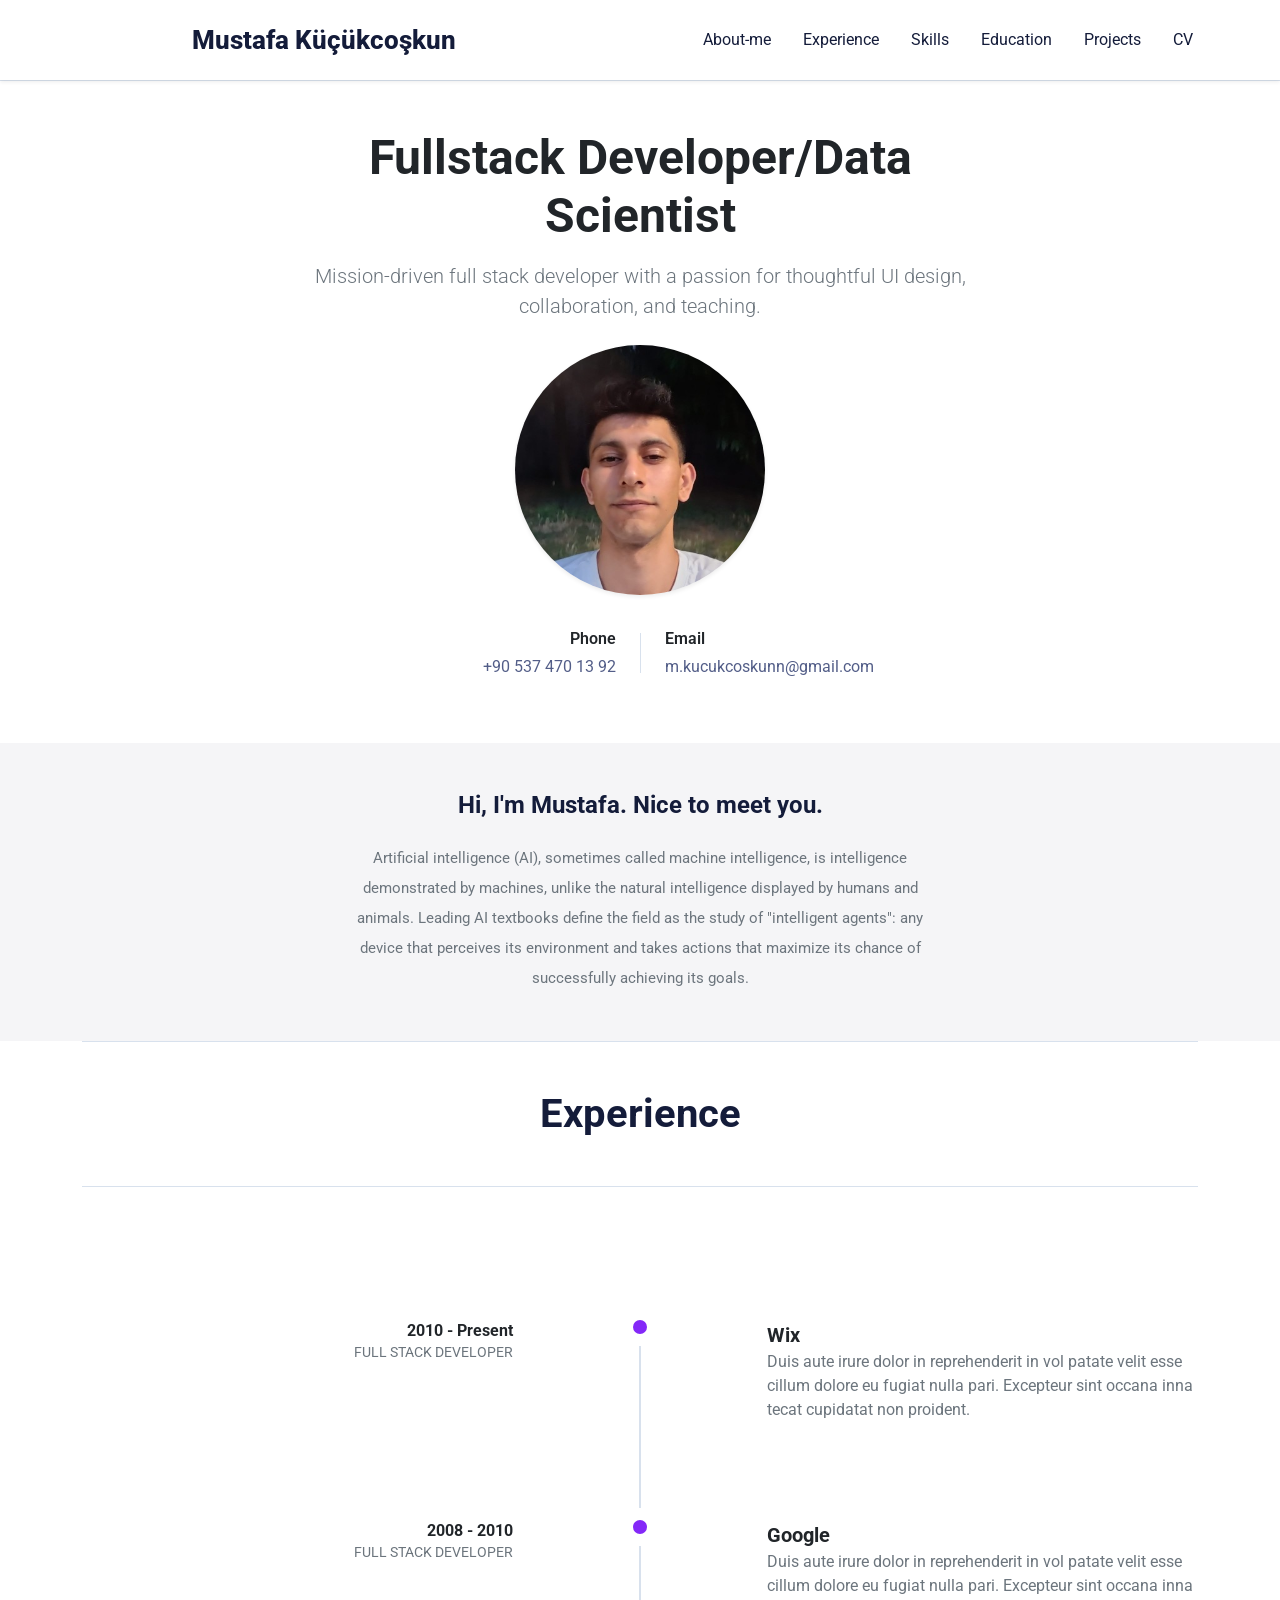
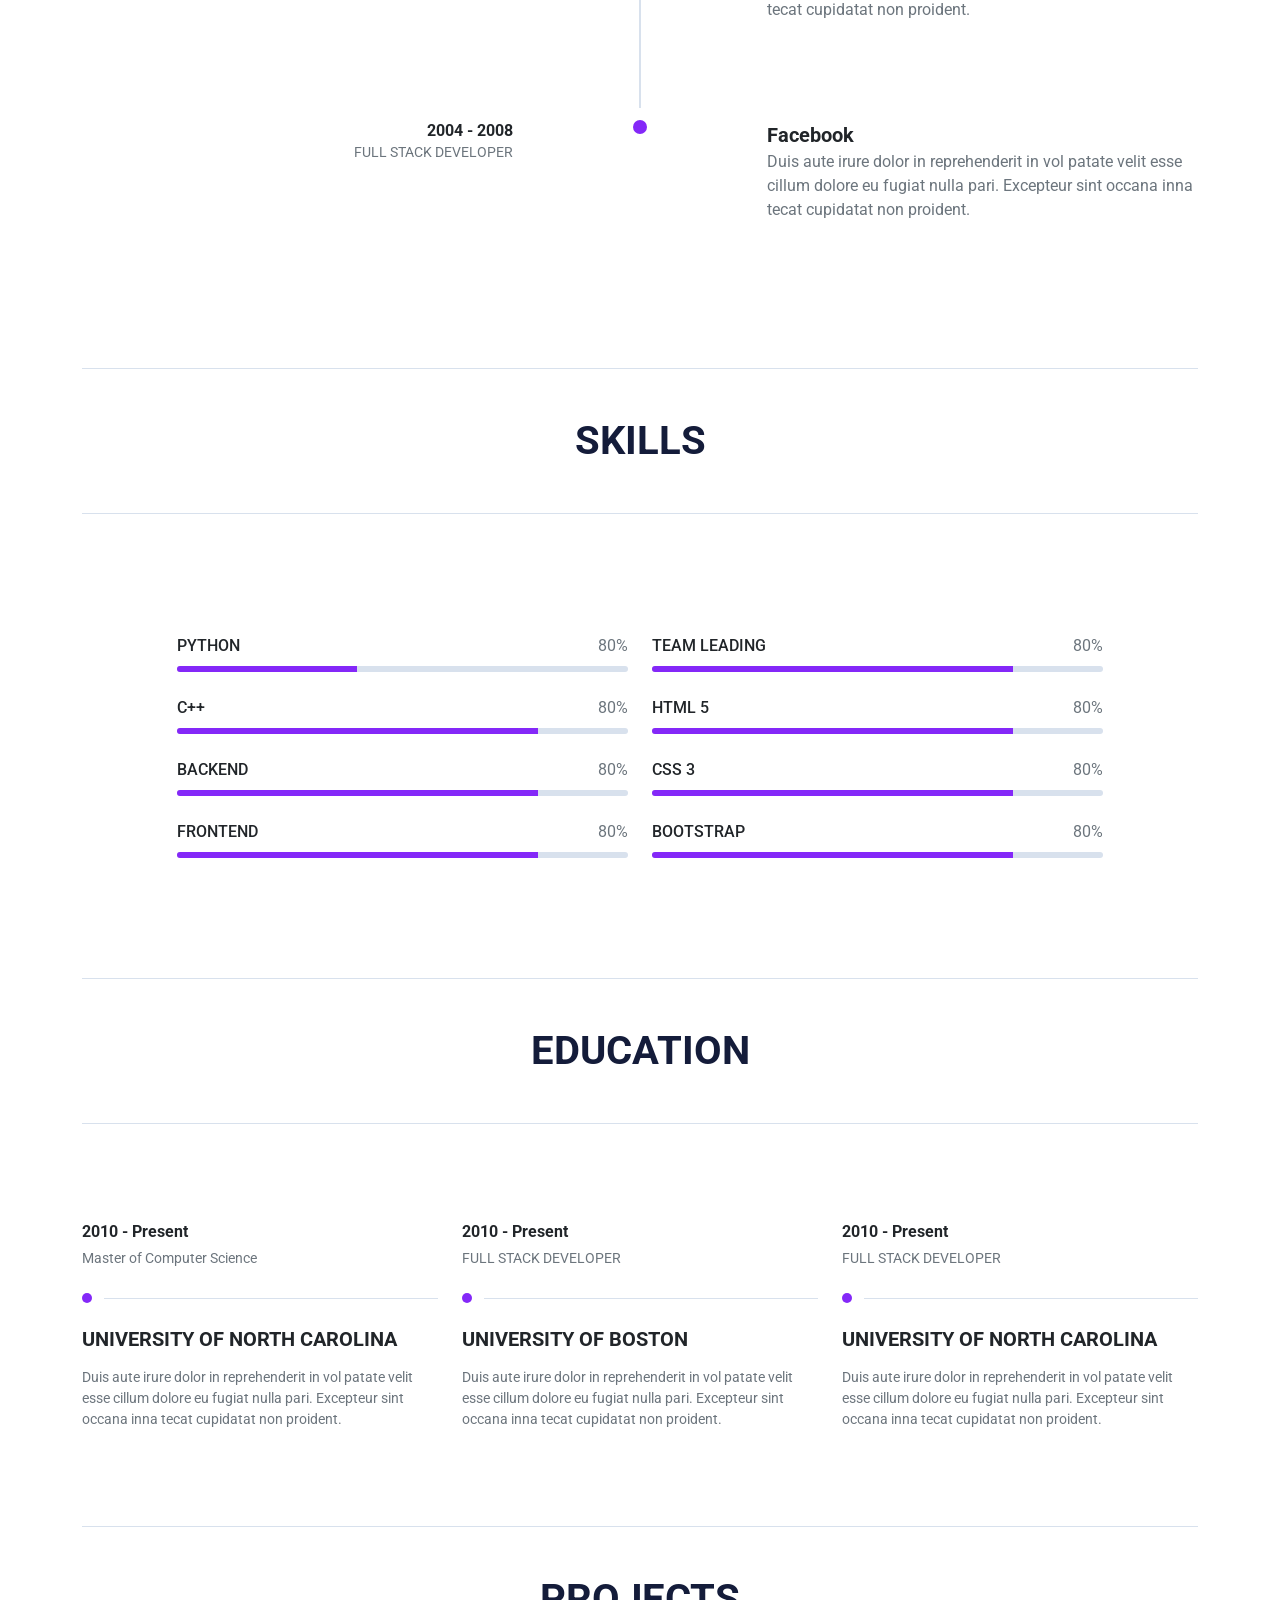
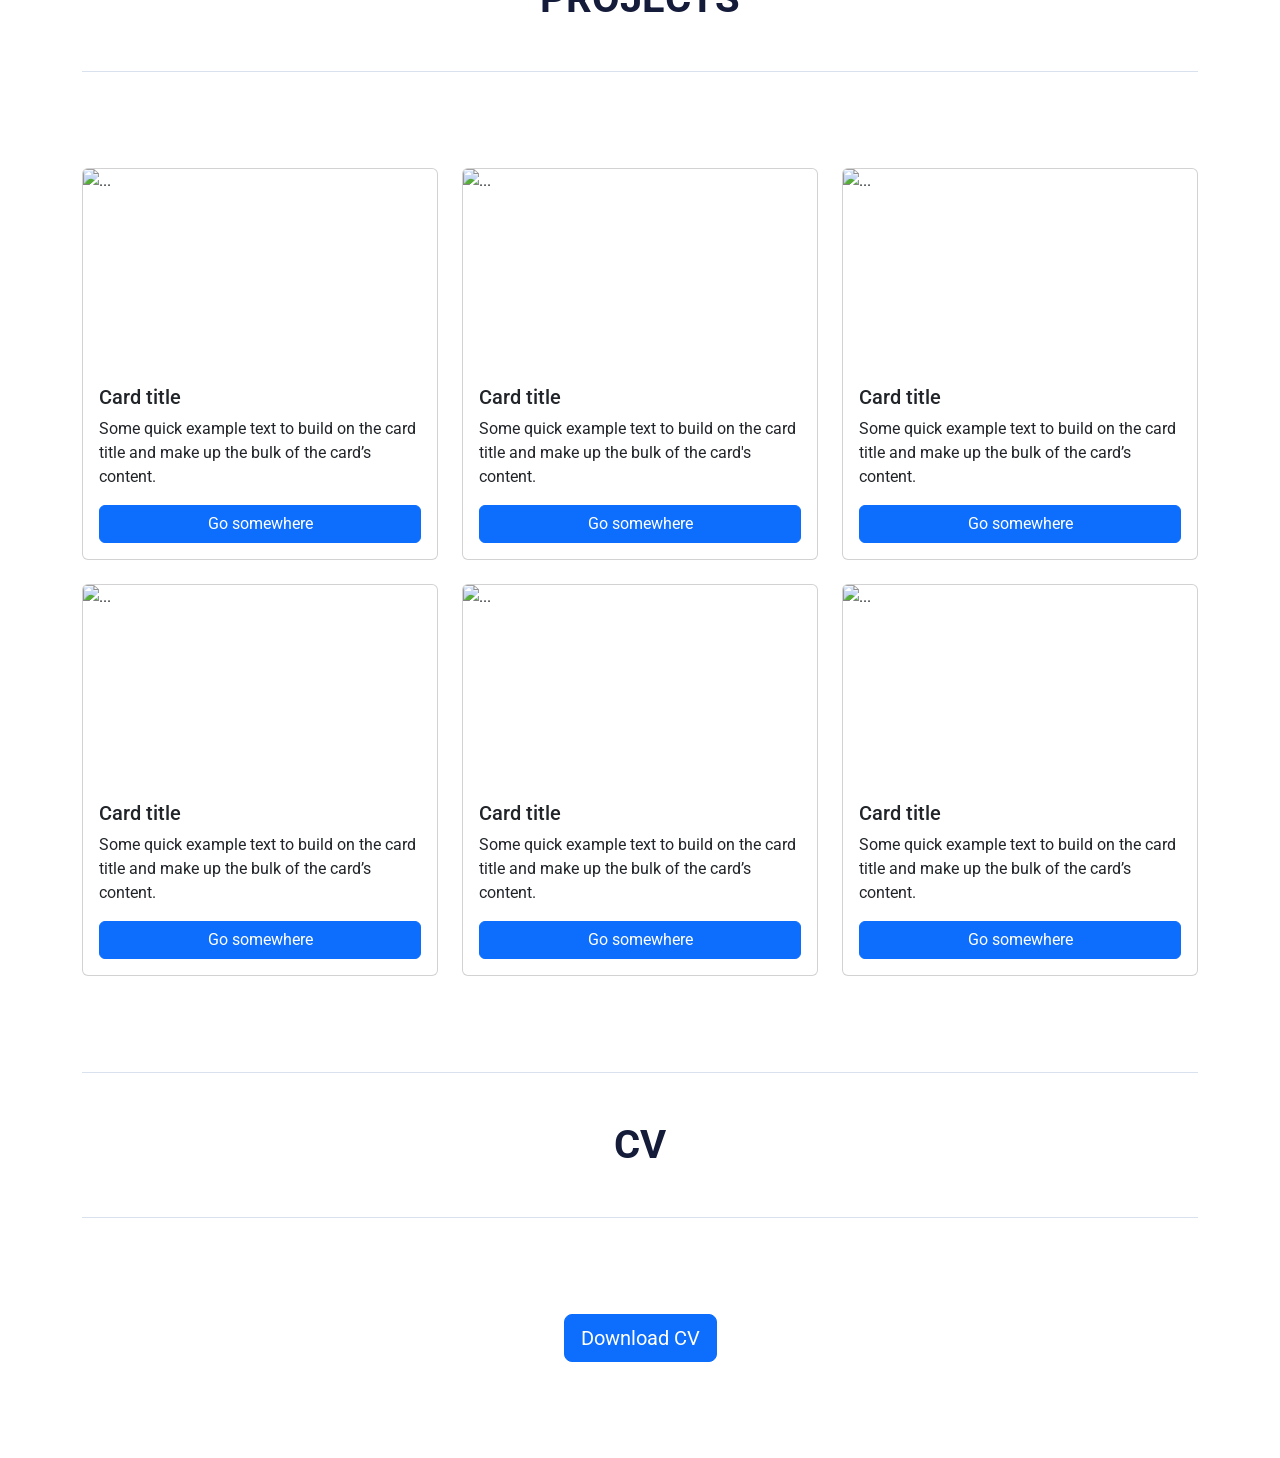
==== index.html @ c2eb963c "rename files" ====
<!doctype html>
<html lang="en">

<head>
  <meta charset="utf-8">
  <meta name="description"
    content="Mustafa Küçükcoşkun - Fullstack Developer and Data Scientist portfolio. Mission-driven developer with passion for UI design and collaboration.">
  <meta name="viewport" content="width=device-width, initial-scale=1">
  <title>Mustafa Küçükcoşkun - Portfolio</title>
  <link href="https://cdn.jsdelivr.net/npm/bootstrap@5.3.8/dist/css/bootstrap.min.css" rel="stylesheet"
    integrity="sha384-sRIl4kxILFvY47J16cr9ZwB07vP4J8+LH7qKQnuqkuIAvNWLzeN8tE5YBujZqJLB" crossorigin="anonymous">
  <link rel="preconnect" href="https://fonts.googleapis.com">
  <link rel="preconnect" href="https://fonts.gstatic.com" crossorigin>
  <link href="https://fonts.googleapis.com/css2?family=Roboto:wght@300;400;500;700;800&display=swap" rel="stylesheet">
  <link rel="stylesheet" href="styles.css">
</head>

<body>
  <!-- NAVBAR: Bootstrap responsive with hamburger menu -->
  <nav class="navbar navbar-expand-lg bg-white py-3 shadow-sm">
    <div class="container-fluid px-4">
      <div class="row w-100 align-items-center g-0">

        <!-- Logo Column: Ortada (1. kolon) -->
        <div class="col-6 d-none d-lg-flex justify-content-center">
          <a class="logo navbar-brand mb-0" href="#">Mustafa Küçükcoşkun</a>
        </div>

        <!-- Mobile: Logo + Hamburger -->
        <div class="col-12 d-flex d-lg-none justify-content-between align-items-center">
          <a class="logo navbar-brand mb-0" href="#">Mustafa Küçükcoşkun</a>
          <button class="navbar-toggler" type="button" data-bs-toggle="collapse" data-bs-target="#navbarNav"
            aria-controls="navbarNav" aria-expanded="false" aria-label="Toggle navigation">
            <span class="navbar-toggler-icon"></span>
          </button>
        </div>

        <!-- Links Column: Ortada (2. kolon) -->
        <div class="col-12 col-lg-6">
          <div class="collapse navbar-collapse d-lg-flex justify-content-lg-center" id="navbarNav">
            <ul class="navbar-nav gap-3 mt-3 mt-lg-0">
              <li class="nav-item">
                <a href="#about-me" class="nav-link">About-me</a>
              </li>
              <li class="nav-item">
                <a href="#experience" class="nav-link">Experience</a>
              </li>
              <li class="nav-item">
                <a href="#skills" class="nav-link">Skills</a>
              </li>
              <li class="nav-item">
                <a href="#education" class="nav-link">Education</a>
              </li>
              <li class="nav-item">
                <a href="#projects" class="nav-link">Projects</a>
              </li>
              <li class="nav-item">
                <a href="#cv" class="nav-link">CV</a>
              </li>
            </ul>
          </div>
        </div>
      </div>
    </div>
  </nav>

  <!-- HR: Custom color from CSS variable -->
  <hr class="m-0 opacity-100">

  <main>
    <!-- ABOUT ME SECTION -->
    <section id="about-me">
      <!-- Header Container: Title + Subtitle + Profile Picture -->
      <div class="container py-4 py-md-5">
        <div class="row justify-content-center">
          <div class="col-12 col-lg-10 col-xl-8">
            <!-- Title & Subtitle -->
            <div class="text-center mb-4">
              <h1 class="display-5 display-md-4 fw-bold mb-3">Fullstack Developer/Data Scientist</h1>
              <p class="lead text-secondary mb-0 px-2 px-md-4">
                Mission-driven full stack developer with a passion for thoughtful UI design, collaboration, and
                teaching.
              </p>
            </div>

            <!-- Profile Picture: Responsive size with clamp() -->
            <div class="text-center my-4">
              <img src="ben.jpeg" loading="lazy"
                alt="Profile photo of Mustafa Küçükcoşkun, Fullstack Developer and Data Scientist"
                class="rounded-circle shadow-sm"
                style="width: clamp(150px, 20vw, 250px); aspect-ratio: 1/1; object-fit: cover; object-position: center;">
            </div>
          </div>
        </div>

        <!-- Contact Section: Phone | Divider | Email -->
        <div class="row justify-content-center mb-2 mb-md-3 mt-1 mt-md-2">
          <div class="col-12 col-sm-10 col-md-8 col-lg-6">
            <div class="contact-grid">
              <!-- Phone -->
              <div class="text-center text-sm-end">
                <p class="mb-1 fw-semibold text-dark">Phone</p>
                <p class="mb-0 phone-number">
                  <a href="tel:+905374701392">+90 537 470 13 92</a>
                </p>
              </div>

              <!-- Divider: Vertical on tablet+, Horizontal on mobile -->
              <div class="divider-vertical d-none d-sm-block"
                style="width: 1px; height: 40px; background-color: var(--color-divider);"></div>
              <div class="divider-horizontal d-block d-sm-none"
                style="width: 80px; height: 1px; background-color: var(--color-divider);"></div>

              <!-- Email -->
              <div class="text-center text-sm-start">
                <p class="mb-1 fw-semibold text-dark">Email</p>
                <p class="mb-0 email-address">
                  <a href="mailto:m.kucukcoskunn@gmail.com">m.kucukcoskunn@gmail.com</a>
                </p>
              </div>
            </div>
          </div>
        </div>
      </div>

      <!-- Intro Container: Light Background Section -->
      <div class="intro-container d-flex align-items-center justify-content-center"
        style="background-color: var(--color-light-bg); min-height: 30vh;">
        <div class="container py-5">
          <div class="row justify-content-center">
            <div class="col-12 col-md-10 col-lg-8 col-xl-7">
              <div class="px-3 px-md-4">
                <h2 class="text-center mb-4 fs-4 fs-lg-3 fw-bold">Hi, I'm Mustafa. Nice to meet you.</h2>
                <p class="text-center text-secondary lh-lg mb-0" style="font-size: clamp(0.9375rem, 1vw, 1.0625rem);">
                  Artificial intelligence (AI), sometimes called machine intelligence, is intelligence demonstrated by
                  machines, unlike the natural intelligence displayed by humans and animals. Leading AI textbooks define
                  the field as the study of "intelligent agents": any device that perceives its environment and takes
                  actions that maximize its chance of successfully achieving its goals.
                </p>
              </div>
            </div>
          </div>
        </div>
      </div>
    </section>

    <!-- Experience Section -->
    <section id="Experience">
      <div class="container">
        <hr class="m-0 opacity-100">
        <h2 class="text-center py-5 fw-bold">Experience</h2>
        <hr class="m-0 opacity-100" style="padding-bottom: clamp(40px, 8.5vw, 85px);">

        <div class="py-5">
          <div class="experience-timeline">
            <!-- Experience Item 1 -->
            <div class="timeline-date text-end">
              <p class="fw-bold my-1">2010 - Present</p>
              <p class="text-secondary text-uppercase small mb-0">FULL STACK DEVELOPER</p>
            </div>
            <div class="timeline-center">
              <div class="timeline-dot"></div>
              <div class="timeline-line"></div>
            </div>
            <div class="timeline-content">
              <h5 class="fw-bold my-2">Wix</h5>
              <p class="text-secondary mb-0">
                Duis aute irure dolor in reprehenderit in vol patate velit esse cillum dolore eu fugiat nulla pari.
                Excepteur sint occana inna tecat cupidatat non proident.
              </p>
            </div>

            <!-- Experience Item 2 -->
            <div class="timeline-date text-end">
              <p class="fw-bold my-1">2008 - 2010</p>
              <p class="text-secondary text-uppercase small mb-0">FULL STACK DEVELOPER</p>
            </div>
            <div class="timeline-center">
              <div class="timeline-dot"></div>
              <div class="timeline-line"></div>
            </div>
            <div class="timeline-content">
              <h5 class="fw-bold my-2">Google</h5>
              <p class="text-secondary mb-0">
                Duis aute irure dolor in reprehenderit in vol patate velit esse cillum dolore eu fugiat nulla pari.
                Excepteur sint occana inna tecat cupidatat non proident.
              </p>
            </div>

            <!-- Experience Item 3 -->
            <div class="timeline-date text-end">
              <p class="fw-bold my-1">2004 - 2008</p>
              <p class="text-secondary text-uppercase small mb-0">FULL STACK DEVELOPER</p>
            </div>
            <div class="timeline-center">
              <div class="timeline-dot"></div>
            </div>
            <div class="timeline-content">
              <h5 class="fw-bold my-2">Facebook</h5>
              <p class="text-secondary mb-0">
                Duis aute irure dolor in reprehenderit in vol patate velit esse cillum dolore eu fugiat nulla pari.
                Excepteur sint occana inna tecat cupidatat non proident.
              </p>
            </div>
          </div>
        </div>
      </div>
    </section>

    <!-- Skills Section -->
    <section id="Skills">
      <div class="container">
        <hr class="m-0 opacity-100">
        <h2 class="text-center py-5 fw-bold">SKILLS</h2>
        <hr class="m-0 opacity-100">

        <div class="py-5 my-5">
          <div class="row g-4 justify-content-center">
            <!-- Sol Kolon -->
            <div class="col-12 col-lg-5">
              <!-- Skill 1: Python -->
              <div class="skill-item my-4">
                <div class="d-flex justify-content-between align-items-center mb-2">
                  <span class="skill-name text-uppercase fw-medium">PYTHON</span>
                  <span class="skill-percentage text-secondary">80%</span>
                </div>
                <div class="progress" style="height: 6px; background-color: var(--color-divider);">
                  <div class="progress-bar" role="progressbar"
                    style="width: 40%; background-color: var(--color-accent);" aria-valuenow="80" aria-valuemin="0"
                    aria-valuemax="100"></div>
                </div>
              </div>

              <!-- Skill 2: C++ -->
              <div class="skill-item my-4">
                <div class="d-flex justify-content-between align-items-center mb-2">
                  <span class="skill-name text-uppercase fw-medium">C++</span>
                  <span class="skill-percentage text-secondary">80%</span>
                </div>
                <div class="progress" style="height: 6px; background-color: var(--color-divider);">
                  <div class="progress-bar" role="progressbar"
                    style="width: 80%; background-color: var(--color-accent);" aria-valuenow="80" aria-valuemin="0"
                    aria-valuemax="100"></div>
                </div>
              </div>

              <!-- Skill 3: Backend -->
              <div class="skill-item my-4">
                <div class="d-flex justify-content-between align-items-center mb-2">
                  <span class="skill-name text-uppercase fw-medium">BACKEND</span>
                  <span class="skill-percentage text-secondary">80%</span>
                </div>
                <div class="progress" style="height: 6px; background-color: var(--color-divider);">
                  <div class="progress-bar" role="progressbar"
                    style="width: 80%; background-color: var(--color-accent);" aria-valuenow="80" aria-valuemin="0"
                    aria-valuemax="100"></div>
                </div>
              </div>

              <!-- Skill 4: Frontend -->
              <div class="skill-item my-4">
                <div class="d-flex justify-content-between align-items-center mb-2">
                  <span class="skill-name text-uppercase fw-medium">FRONTEND</span>
                  <span class="skill-percentage text-secondary">80%</span>
                </div>
                <div class="progress" style="height: 6px; background-color: var(--color-divider);">
                  <div class="progress-bar" role="progressbar"
                    style="width: 80%; background-color: var(--color-accent);" aria-valuenow="80" aria-valuemin="0"
                    aria-valuemax="100"></div>
                </div>
              </div>
            </div>

            <!-- Sağ Kolon -->
            <div class="col-12 col-lg-5">
              <!-- Skill 5: Team Leading -->
              <div class="skill-item my-4">
                <div class="d-flex justify-content-between align-items-center mb-2">
                  <span class="skill-name text-uppercase fw-medium">TEAM LEADING</span>
                  <span class="skill-percentage text-secondary">80%</span>
                </div>
                <div class="progress" style="height: 6px; background-color: var(--color-divider);">
                  <div class="progress-bar" role="progressbar"
                    style="width: 80%; background-color: var(--color-accent);" aria-valuenow="80" aria-valuemin="0"
                    aria-valuemax="100"></div>
                </div>
              </div>

              <!-- Skill 6: HTML 5 -->
              <div class="skill-item my-4">
                <div class="d-flex justify-content-between align-items-center mb-2">
                  <span class="skill-name text-uppercase fw-medium">HTML 5</span>
                  <span class="skill-percentage text-secondary">80%</span>
                </div>
                <div class="progress" style="height: 6px; background-color: var(--color-divider);">
                  <div class="progress-bar" role="progressbar"
                    style="width: 80%; background-color: var(--color-accent);" aria-valuenow="80" aria-valuemin="0"
                    aria-valuemax="100"></div>
                </div>
              </div>

              <!-- Skill 7: CSS 3 -->
              <div class="skill-item my-4">
                <div class="d-flex justify-content-between align-items-center mb-2">
                  <span class="skill-name text-uppercase fw-medium">CSS 3</span>
                  <span class="skill-percentage text-secondary">80%</span>
                </div>
                <div class="progress" style="height: 6px; background-color: var(--color-divider);">
                  <div class="progress-bar" role="progressbar"
                    style="width: 80%; background-color: var(--color-accent);" aria-valuenow="80" aria-valuemin="0"
                    aria-valuemax="100"></div>
                </div>
              </div>

              <!-- Skill 8: Bootstrap -->
              <div class="skill-item my-4">
                <div class="d-flex justify-content-between align-items-center mb-2">
                  <span class="skill-name text-uppercase fw-medium">BOOTSTRAP</span>
                  <span class="skill-percentage text-secondary">80%</span>
                </div>
                <div class="progress" style="height: 6px; background-color: var(--color-divider);">
                  <div class="progress-bar" role="progressbar"
                    style="width: 80%; background-color: var(--color-accent);" aria-valuenow="80" aria-valuemin="0"
                    aria-valuemax="100"></div>
                </div>
              </div>
            </div>
          </div>
        </div>
      </div>
    </section>

    <!-- Education Section -->
    <section id="Education">
      <div class="container">
        <hr class="m-0 opacity-100">
        <h2 class="text-center py-5 fw-bold">EDUCATION</h2>
        <hr class="m-0 opacity-100">

        <div class="py-5 my-5">
          <div class="row g-4 justify-content-center">
            <!-- Education Item 1 -->
            <div class="col-12 col-md-6 col-lg-4">
              <div class="education-item">
                <!-- Date & Degree -->
                <p class="fw-bold mb-1">2010 - Present</p>
                <p class="text-secondary mb-4 small">Master of Computer Science</p>

                <!-- Bullet + Line Container -->
                <div class="education-bullet-line mb-4">
                  <span class="education-bullet"></span>
                  <div class="education-line"></div>
                </div>

                <!-- University & Description -->
                <h5 class="fw-bold mb-3">UNIVERSITY OF NORTH CAROLINA</h5>
                <p class="text-secondary small mb-0">
                  Duis aute irure dolor in reprehenderit in vol patate velit esse cillum dolore eu fugiat nulla pari.
                  Excepteur sint occana inna tecat cupidatat non proident.
                </p>
              </div>
            </div>

            <!-- Education Item 2 -->
            <div class="col-12 col-md-6 col-lg-4">
              <div class="education-item">
                <!-- Date & Degree -->
                <p class="fw-bold mb-1">2010 - Present</p>
                <p class="text-secondary mb-4 small">FULL STACK DEVELOPER</p>

                <!-- Bullet + Line Container -->
                <div class="education-bullet-line mb-4">
                  <span class="education-bullet"></span>
                  <div class="education-line"></div>
                </div>

                <!-- University & Description -->
                <h5 class="fw-bold mb-3">UNIVERSITY OF BOSTON</h5>
                <p class="text-secondary small mb-0">
                  Duis aute irure dolor in reprehenderit in vol patate velit esse cillum dolore eu fugiat nulla pari.
                  Excepteur sint occana inna tecat cupidatat non proident.
                </p>
              </div>
            </div>

            <!-- Education Item 3 -->
            <div class="col-12 col-md-6 col-lg-4">
              <div class="education-item">
                <!-- Date & Degree -->
                <p class="fw-bold mb-1">2010 - Present</p>
                <p class="text-secondary mb-4 small">FULL STACK DEVELOPER</p>

                <!-- Bullet + Line Container -->
                <div class="education-bullet-line mb-4">
                  <span class="education-bullet"></span>
                  <div class="education-line"></div>
                </div>

                <!-- University & Description -->
                <h5 class="fw-bold mb-3">UNIVERSITY OF NORTH CAROLINA</h5>
                <p class="text-secondary small mb-0">
                  Duis aute irure dolor in reprehenderit in vol patate velit esse cillum dolore eu fugiat nulla pari.
                  Excepteur sint occana inna tecat cupidatat non proident.
                </p>
              </div>
            </div>
          </div>
        </div>
      </div>
    </section>

    <!-- Projects Section -->
    <section id="Projects">
      <div class="container">
        <hr class="m-0 opacity-100">
        <h2 class="text-center py-5 fw-bold">PROJECTS</h2>
        <hr class="m-0 opacity-100">

        <div class="py-5 my-5">
          <div class="row g-4">
            <!-- Project Item 1 -->
            <div class="col-12 col-md-6 col-lg-4">
              <div class="card">
                <img src="..." loading="lazy" class="card-img-top" alt="...">
                <div class="card-body">
                  <h5 class="card-title">Card title</h5>
                  <p class="card-text">Some quick example text to build on the card title and make up the bulk of the
                    card’s content.</p>
                  <a href="#" class="btn btn-primary">Go somewhere</a>
                </div>
              </div>
            </div>

            <div class="col-12 col-md-6 col-lg-4">
              <div class="card">
                <img src="..." loading="lazy" class="card-img-top" alt="...">
                <div class="card-body">
                  <h5 class="card-title">Card title</h5>
                  <p class="card-text">Some quick example text to build on the card title and make up the bulk of the
                    card's content.</p>
                  <a href="#" class="btn btn-primary">Go somewhere</a>
                </div>
              </div>
            </div>

            <div class="col-12 col-md-6 col-lg-4">
              <div class="card">
                <img src="..." loading="lazy" class="card-img-top" alt="...">
                <div class="card-body">
                  <h5 class="card-title">Card title</h5>
                  <p class="card-text">Some quick example text to build on the card title and make up the bulk of the
                    card’s content.</p>
                  <a href="#" class="btn btn-primary">Go somewhere</a>
                </div>
              </div>
            </div>

            <div class="col-12 col-md-6 col-lg-4">
              <div class="card">
                <img src="..." loading="lazy" class="card-img-top" alt="...">
                <div class="card-body">
                  <h5 class="card-title">Card title</h5>
                  <p class="card-text">Some quick example text to build on the card title and make up the bulk of the
                    card’s content.</p>
                  <a href="#" class="btn btn-primary">Go somewhere</a>
                </div>
              </div>
            </div>

            <div class="col-12 col-md-6 col-lg-4">
              <div class="card">
                <img src="..." loading="lazy" class="card-img-top" alt="...">
                <div class="card-body">
                  <h5 class="card-title">Card title</h5>
                  <p class="card-text">Some quick example text to build on the card title and make up the bulk of the
                    card’s content.</p>
                  <a href="#" class="btn btn-primary">Go somewhere</a>
                </div>
              </div>
            </div>

            <div class="col-12 col-md-6 col-lg-4">
              <div class="card">
                <img src="..." loading="lazy" class="card-img-top" alt="...">
                <div class="card-body">
                  <h5 class="card-title">Card title</h5>
                  <p class="card-text">Some quick example text to build on the card title and make up the bulk of the
                    card’s content.</p>
                  <a href="#" class="btn btn-primary">Go somewhere</a>
                </div>
              </div>
            </div>

          </div>
        </div>

    </section>

    <!-- CV Section -->
    <section id="CV">
      <div class="container">
        <hr class="m-0 opacity-100">
        <h2 class="text-center py-5 fw-bold">CV</h2>
        <hr class="m-0 opacity-100">

        <div class="text-center py-5 my-5">
          <a href="Mustafa_Kucukcoskun_CV.pdf" class="btn btn-lg btn-primary" download>Download CV</a>
        </div>
      </div>
    </section>

  </main>

  <script src="https://cdn.jsdelivr.net/npm/@popperjs/core@2.11.8/dist/umd/popper.min.js"
    integrity="sha384-I7E8VVD/ismYTF4hNIPjVp/Zjvgyol6VFvRkX/vR+Vc4jQkC+hVqc2pM8ODewa9r"
    crossorigin="anonymous"></script>
  <script src="https://cdn.jsdelivr.net/npm/bootstrap@5.3.8/dist/js/bootstrap.min.js"
    integrity="sha384-G/EV+4j2dNv+tEPo3++6LCgdCROaejBqfUeNjuKAiuXbjrxilcCdDz6ZAVfHWe1Y"
    crossorigin="anonymous"></script>
</body>

</html>
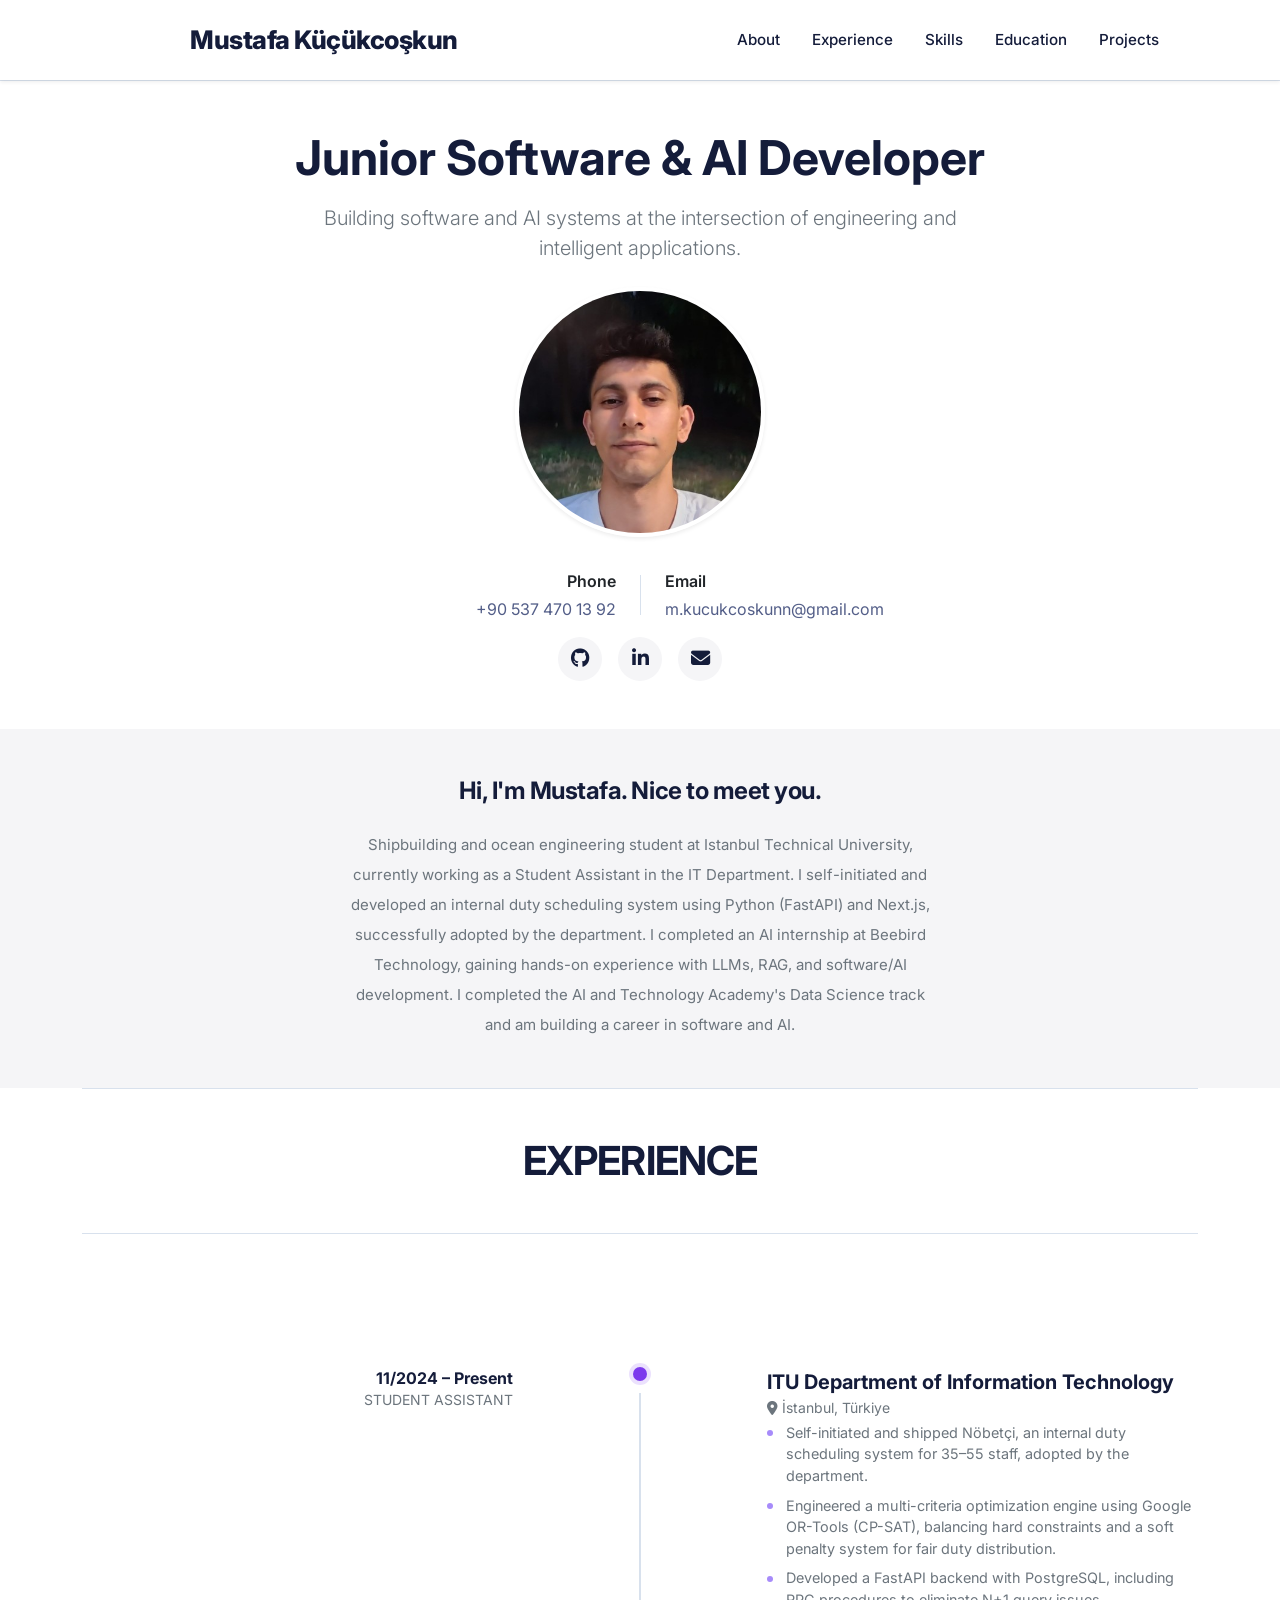
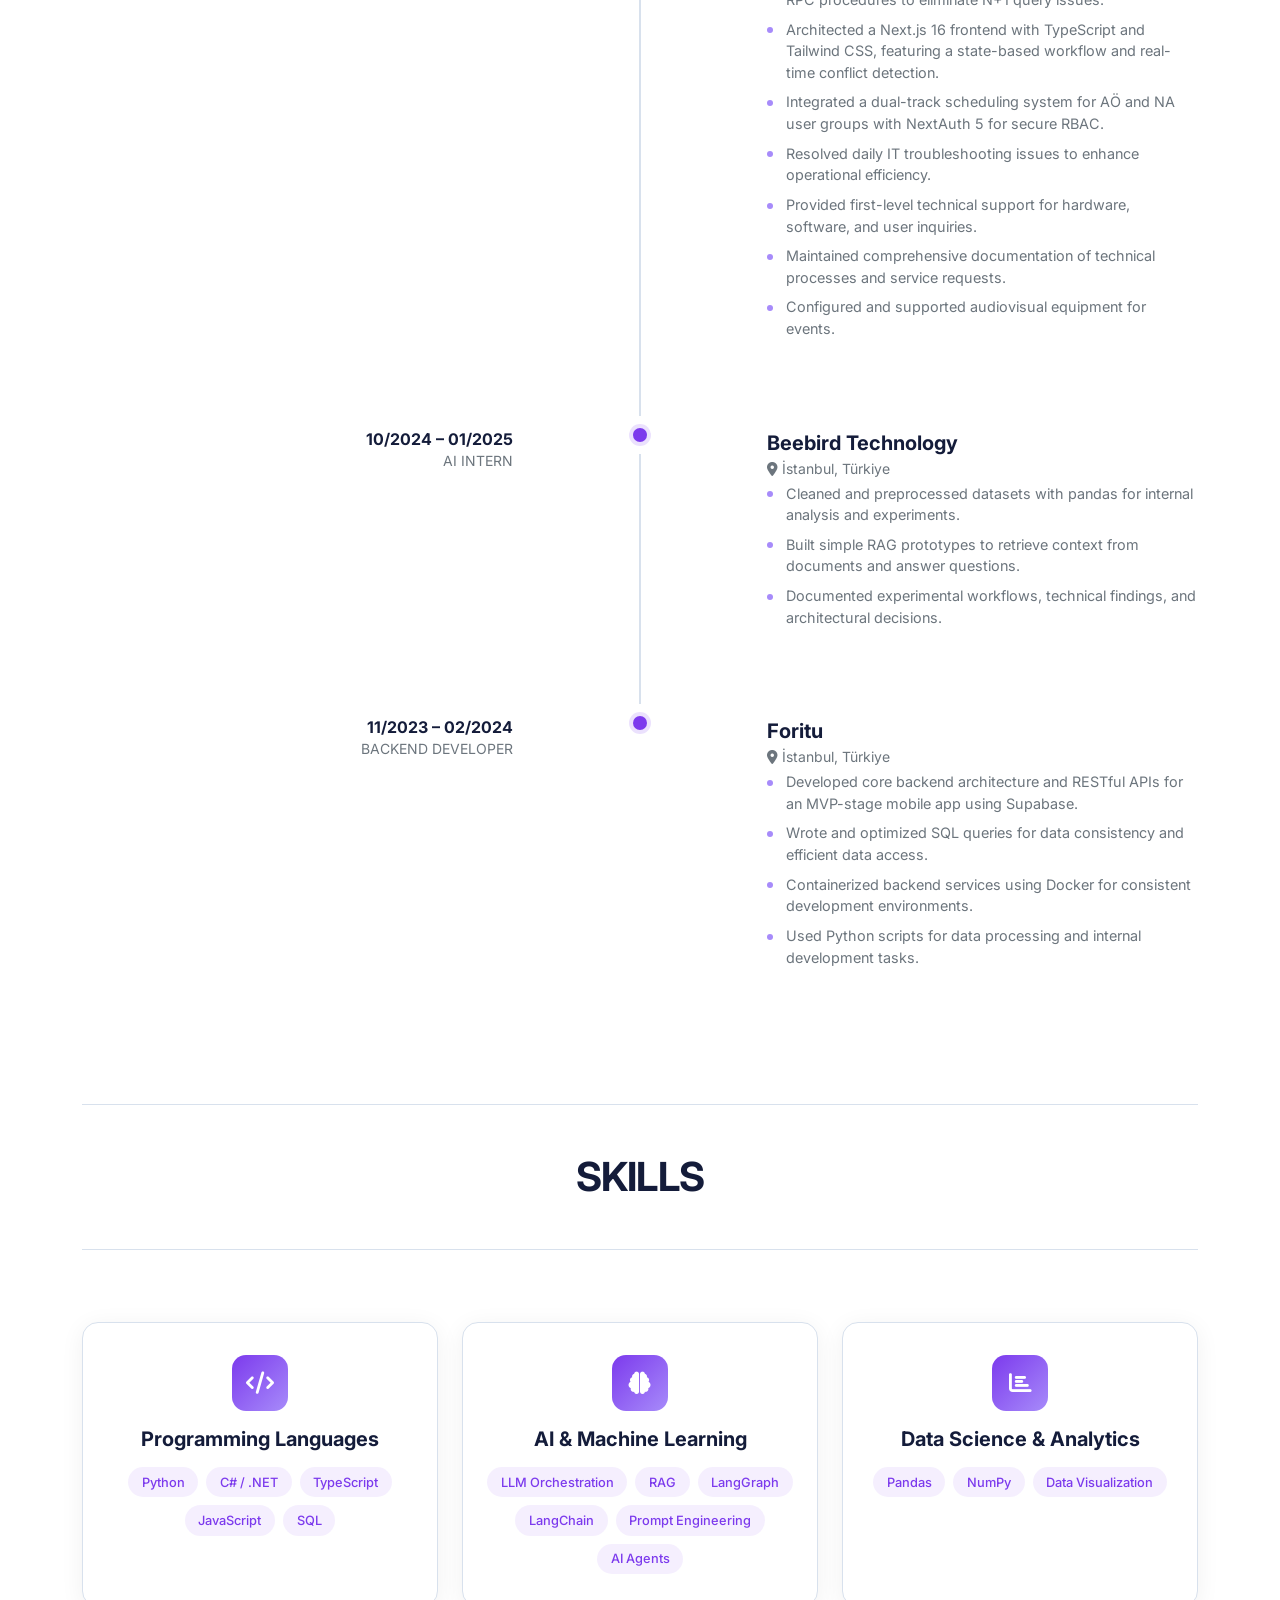
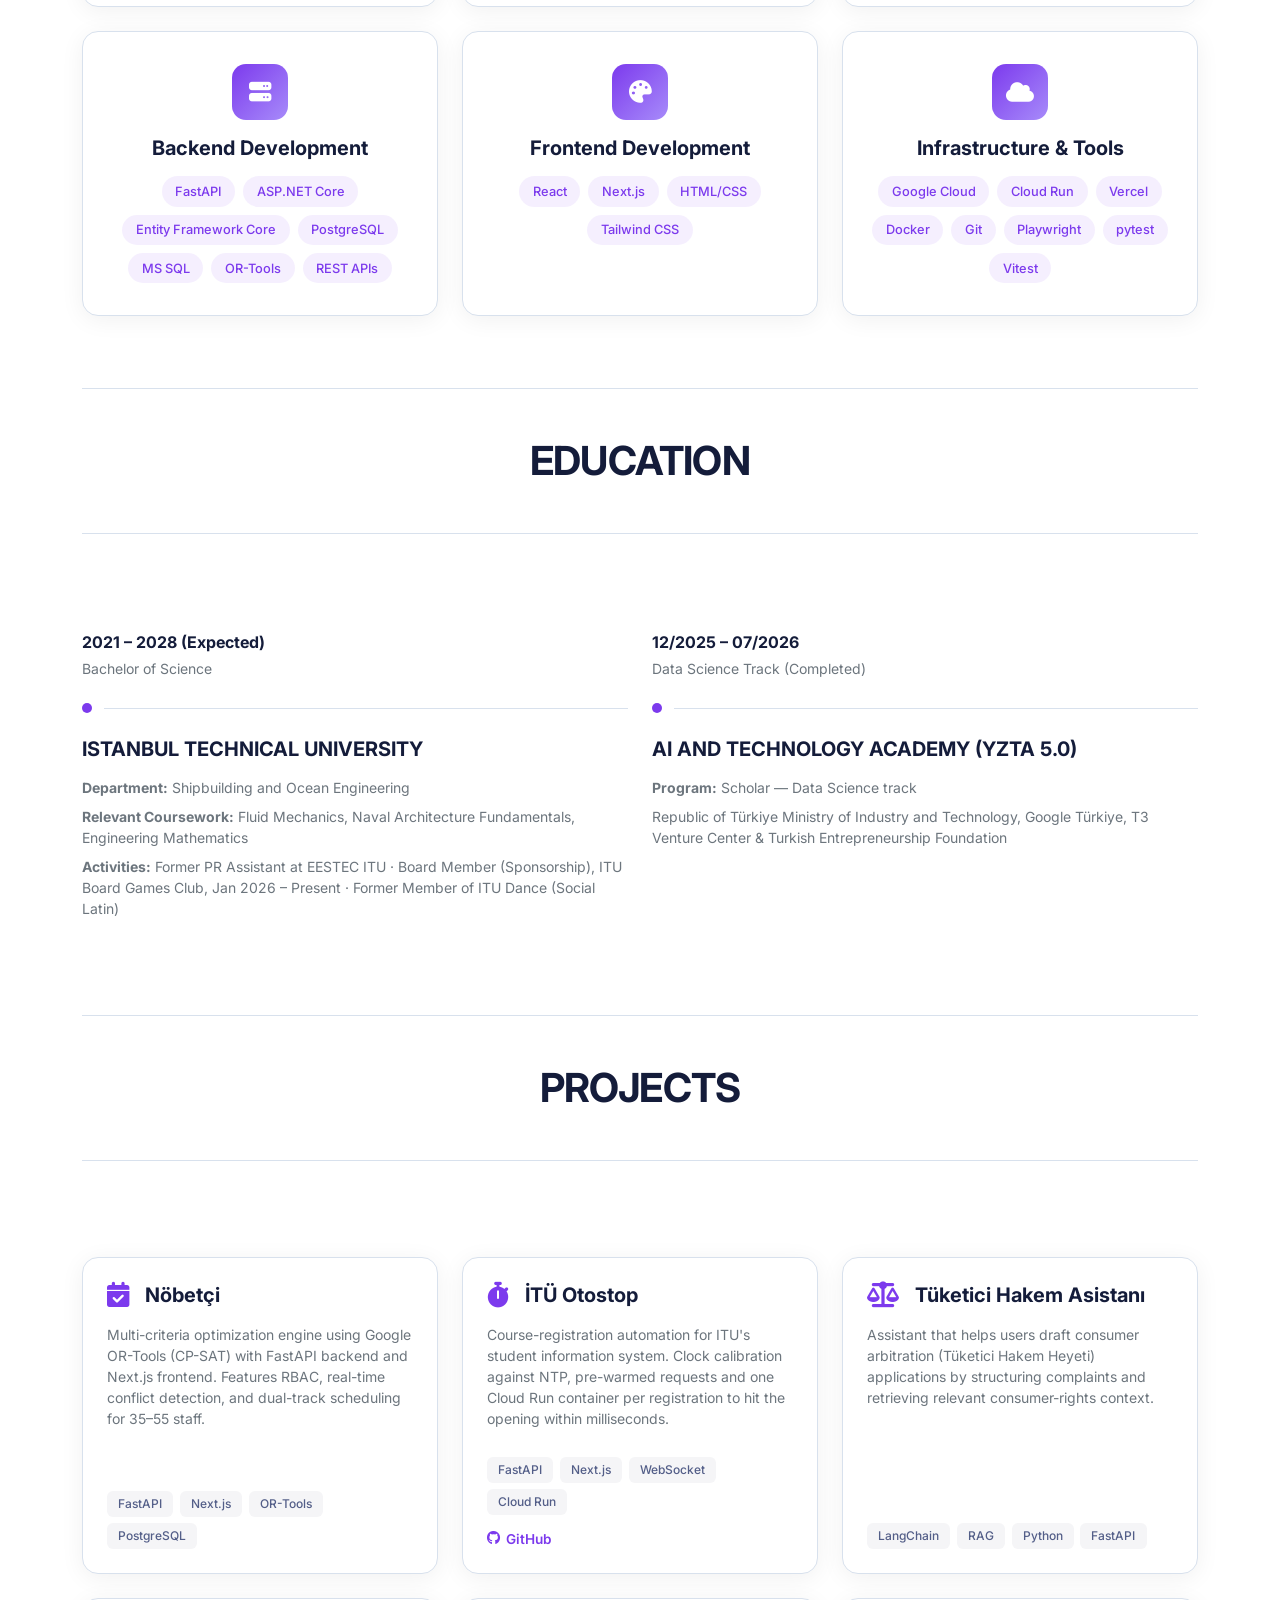
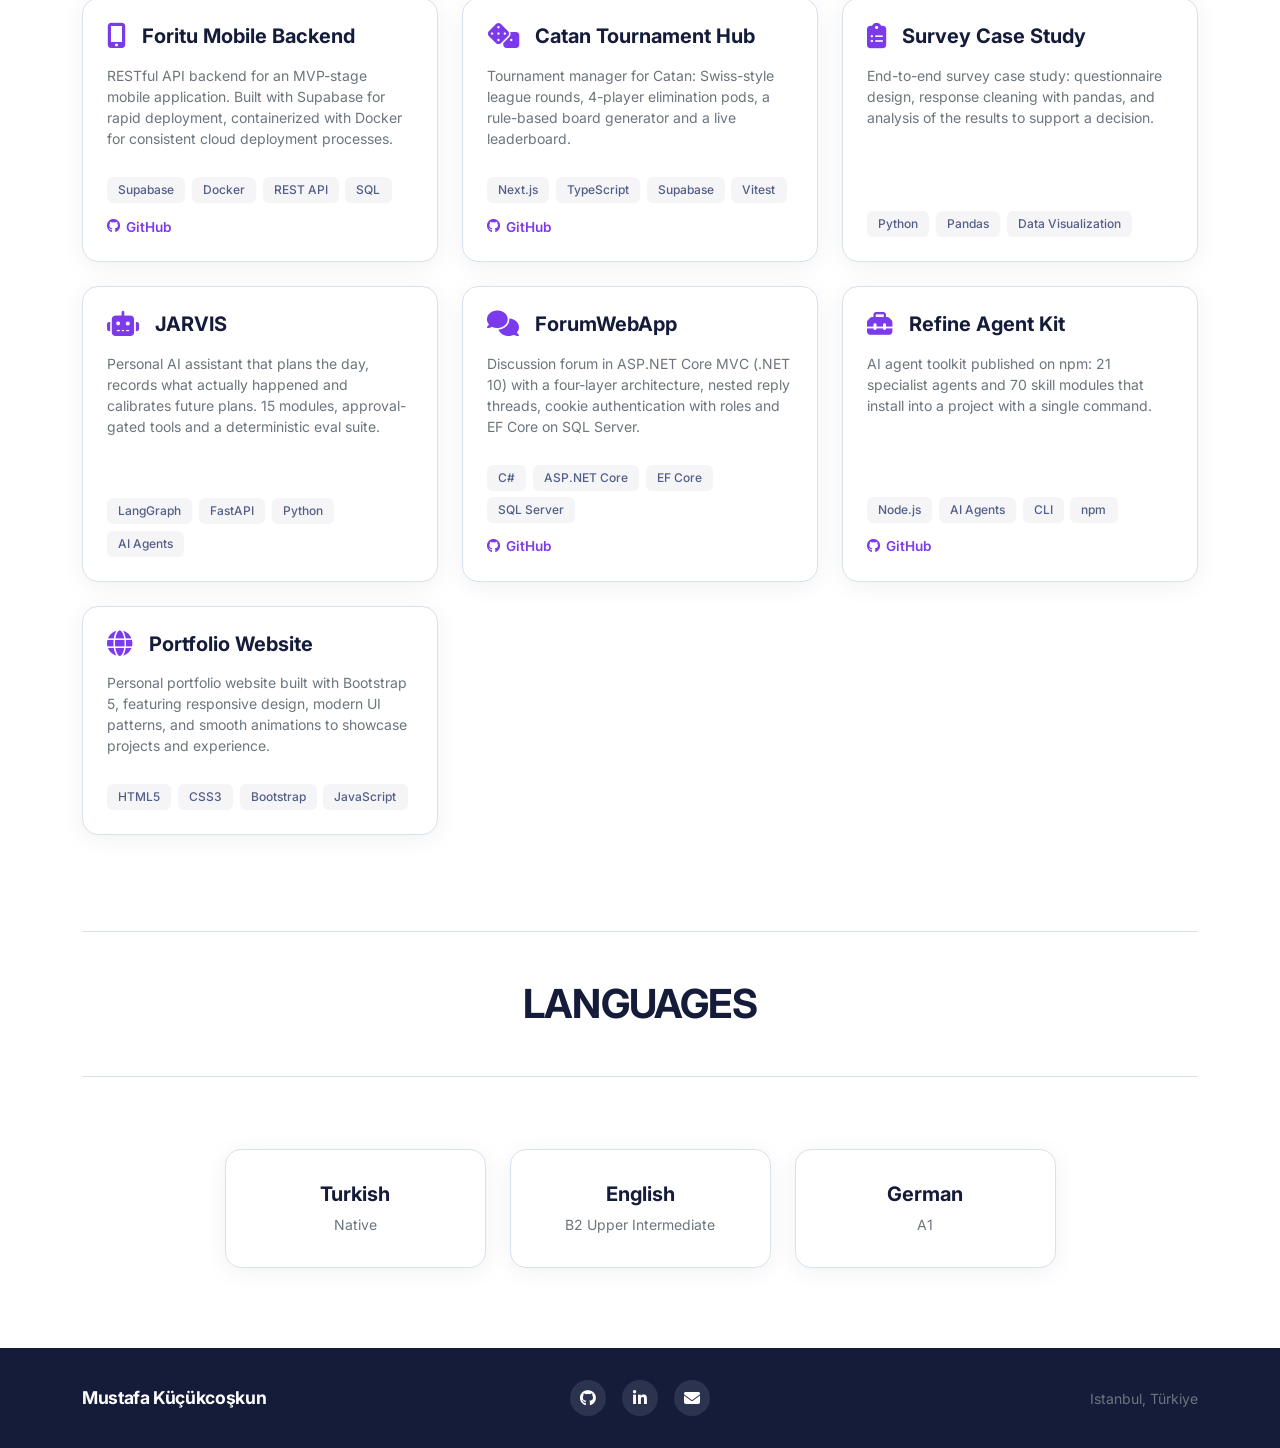
==== commit 3a9f6389: "Replace the template with the real portfolio Swap the placeholder template for the current site, wit" ====
--- a/index.html
+++ b/index.html
@@ -4,24 +4,26 @@
 <head>
   <meta charset="utf-8">
   <meta name="description"
-    content="Mustafa Küçükcoşkun - Fullstack Developer and Data Scientist portfolio. Mission-driven developer with passion for UI design and collaboration.">
+    content="Mustafa Küçükcoşkun - Junior Software & AI Developer. Shipbuilding and ocean engineering student at ITU with hands-on software and AI development experience.">
   <meta name="viewport" content="width=device-width, initial-scale=1">
   <title>Mustafa Küçükcoşkun - Portfolio</title>
   <link href="https://cdn.jsdelivr.net/npm/bootstrap@5.3.8/dist/css/bootstrap.min.css" rel="stylesheet"
     integrity="sha384-sRIl4kxILFvY47J16cr9ZwB07vP4J8+LH7qKQnuqkuIAvNWLzeN8tE5YBujZqJLB" crossorigin="anonymous">
   <link rel="preconnect" href="https://fonts.googleapis.com">
   <link rel="preconnect" href="https://fonts.gstatic.com" crossorigin>
-  <link href="https://fonts.googleapis.com/css2?family=Roboto:wght@300;400;500;700;800&display=swap" rel="stylesheet">
+  <link href="https://fonts.googleapis.com/css2?family=Inter:wght@300;400;500;600;700;800&display=swap"
+    rel="stylesheet">
+  <link rel="stylesheet" href="https://cdnjs.cloudflare.com/ajax/libs/font-awesome/6.5.1/css/all.min.css">
   <link rel="stylesheet" href="styles.css">
 </head>
 
 <body>
-  <!-- NAVBAR: Bootstrap responsive with hamburger menu -->
-  <nav class="navbar navbar-expand-lg bg-white py-3 shadow-sm">
+  <!-- NAVBAR -->
+  <nav class="navbar navbar-expand-lg py-3 shadow-sm" id="mainNav">
     <div class="container-fluid px-4">
       <div class="row w-100 align-items-center g-0">
 
-        <!-- Logo Column: Ortada (1. kolon) -->
+        <!-- Logo Column -->
         <div class="col-6 d-none d-lg-flex justify-content-center">
           <a class="logo navbar-brand mb-0" href="#">Mustafa Küçükcoşkun</a>
         </div>
@@ -35,12 +37,12 @@
           </button>
         </div>
 
-        <!-- Links Column: Ortada (2. kolon) -->
+        <!-- Links Column -->
         <div class="col-12 col-lg-6">
           <div class="collapse navbar-collapse d-lg-flex justify-content-lg-center" id="navbarNav">
             <ul class="navbar-nav gap-3 mt-3 mt-lg-0">
               <li class="nav-item">
-                <a href="#about-me" class="nav-link">About-me</a>
+                <a href="#about-me" class="nav-link">About</a>
               </li>
               <li class="nav-item">
                 <a href="#experience" class="nav-link">Experience</a>
@@ -54,9 +56,6 @@
               <li class="nav-item">
                 <a href="#projects" class="nav-link">Projects</a>
               </li>
-              <li class="nav-item">
-                <a href="#cv" class="nav-link">CV</a>
-              </li>
             </ul>
           </div>
         </div>
@@ -64,36 +63,31 @@
     </div>
   </nav>
 
-  <!-- HR: Custom color from CSS variable -->
   <hr class="m-0 opacity-100">
 
   <main>
-    <!-- ABOUT ME SECTION -->
+    <!-- ======================== ABOUT ME SECTION ======================== -->
     <section id="about-me">
-      <!-- Header Container: Title + Subtitle + Profile Picture -->
       <div class="container py-4 py-md-5">
         <div class="row justify-content-center">
           <div class="col-12 col-lg-10 col-xl-8">
             <!-- Title & Subtitle -->
             <div class="text-center mb-4">
-              <h1 class="display-5 display-md-4 fw-bold mb-3">Fullstack Developer/Data Scientist</h1>
+              <h1 class="display-5 display-md-4 fw-bold mb-3">Junior Software & AI Developer</h1>
               <p class="lead text-secondary mb-0 px-2 px-md-4">
-                Mission-driven full stack developer with a passion for thoughtful UI design, collaboration, and
-                teaching.
+                Building software and AI systems at the intersection of engineering and intelligent applications.
               </p>
             </div>
 
-            <!-- Profile Picture: Responsive size with clamp() -->
+            <!-- Profile Picture -->
             <div class="text-center my-4">
-              <img src="ben.jpeg" loading="lazy"
-                alt="Profile photo of Mustafa Küçükcoşkun, Fullstack Developer and Data Scientist"
-                class="rounded-circle shadow-sm"
-                style="width: clamp(150px, 20vw, 250px); aspect-ratio: 1/1; object-fit: cover; object-position: center;">
-            </div>
-          </div>
-        </div>
-
-        <!-- Contact Section: Phone | Divider | Email -->
+              <img src="ben.jpeg" loading="lazy" alt="Profile photo of Mustafa Küçükcoşkun"
+                class="rounded-circle shadow-sm profile-img">
+            </div>
+          </div>
+        </div>
+
+        <!-- Contact Section -->
         <div class="row justify-content-center mb-2 mb-md-3 mt-1 mt-md-2">
           <div class="col-12 col-sm-10 col-md-8 col-lg-6">
             <div class="contact-grid">
@@ -105,7 +99,7 @@
                 </p>
               </div>
 
-              <!-- Divider: Vertical on tablet+, Horizontal on mobile -->
+              <!-- Divider -->
               <div class="divider-vertical d-none d-sm-block"
                 style="width: 1px; height: 40px; background-color: var(--color-divider);"></div>
               <div class="divider-horizontal d-block d-sm-none"
@@ -121,21 +115,41 @@
             </div>
           </div>
         </div>
-      </div>
-
-      <!-- Intro Container: Light Background Section -->
-      <div class="intro-container d-flex align-items-center justify-content-center"
-        style="background-color: var(--color-light-bg); min-height: 30vh;">
+
+        <!-- Social Links -->
+        <div class="row justify-content-center mt-3">
+          <div class="col-12 text-center">
+            <div class="social-links">
+              <a href="https://github.com/MustafaKucukcoskun" target="_blank" rel="noopener noreferrer" class="social-link"
+                title="GitHub">
+                <i class="fab fa-github"></i>
+              </a>
+              <a href="https://www.linkedin.com/in/mustafa-k%C3%BC%C3%A7%C3%BCkco%C5%9Fkun/" target="_blank" rel="noopener noreferrer" class="social-link"
+                title="LinkedIn">
+                <i class="fab fa-linkedin-in"></i>
+              </a>
+              <a href="mailto:m.kucukcoskunn@gmail.com" class="social-link" title="Email">
+                <i class="fas fa-envelope"></i>
+              </a>
+            </div>
+          </div>
+        </div>
+      </div>
+
+      <!-- Intro Container -->
+      <div class="intro-container d-flex align-items-center justify-content-center">
         <div class="container py-5">
           <div class="row justify-content-center">
             <div class="col-12 col-md-10 col-lg-8 col-xl-7">
               <div class="px-3 px-md-4">
-                <h2 class="text-center mb-4 fs-4 fs-lg-3 fw-bold">Hi, I'm Mustafa. Nice to meet you.</h2>
+                <h2 class="text-center mb-4 fs-4 fw-bold">Hi, I'm Mustafa. Nice to meet you.</h2>
                 <p class="text-center text-secondary lh-lg mb-0" style="font-size: clamp(0.9375rem, 1vw, 1.0625rem);">
-                  Artificial intelligence (AI), sometimes called machine intelligence, is intelligence demonstrated by
-                  machines, unlike the natural intelligence displayed by humans and animals. Leading AI textbooks define
-                  the field as the study of "intelligent agents": any device that perceives its environment and takes
-                  actions that maximize its chance of successfully achieving its goals.
+                  Shipbuilding and ocean engineering student at Istanbul Technical University, currently working as a
+                  Student Assistant in the IT Department. I self-initiated and developed an internal duty scheduling
+                  system using Python (FastAPI) and Next.js, successfully adopted by the department. I completed an AI
+                  internship at Beebird Technology, gaining hands-on experience with LLMs, RAG, and software/AI
+                  development. I completed the AI and Technology Academy's Data Science track and am building a career
+                  in software and AI.
                 </p>
               </div>
             </div>
@@ -144,273 +158,273 @@
       </div>
     </section>
 
-    <!-- Experience Section -->
-    <section id="Experience">
+    <!-- ======================== EXPERIENCE SECTION ======================== -->
+    <section id="experience">
       <div class="container">
         <hr class="m-0 opacity-100">
-        <h2 class="text-center py-5 fw-bold">Experience</h2>
+        <h2 class="text-center py-5 fw-bold">EXPERIENCE</h2>
         <hr class="m-0 opacity-100" style="padding-bottom: clamp(40px, 8.5vw, 85px);">
 
         <div class="py-5">
           <div class="experience-timeline">
-            <!-- Experience Item 1 -->
+
+            <!-- Experience 1: ITU Student Assistant -->
             <div class="timeline-date text-end">
-              <p class="fw-bold my-1">2010 - Present</p>
-              <p class="text-secondary text-uppercase small mb-0">FULL STACK DEVELOPER</p>
+              <p class="fw-bold my-1">11/2024 – Present</p>
+              <p class="text-secondary text-uppercase small mb-0">Student Assistant</p>
             </div>
             <div class="timeline-center">
               <div class="timeline-dot"></div>
               <div class="timeline-line"></div>
             </div>
             <div class="timeline-content">
-              <h5 class="fw-bold my-2">Wix</h5>
-              <p class="text-secondary mb-0">
-                Duis aute irure dolor in reprehenderit in vol patate velit esse cillum dolore eu fugiat nulla pari.
-                Excepteur sint occana inna tecat cupidatat non proident.
-              </p>
-            </div>
-
-            <!-- Experience Item 2 -->
+              <h5 class="fw-bold my-2">ITU Department of Information Technology</h5>
+              <p class="text-secondary small mb-1"><i class="fas fa-map-marker-alt me-1"></i>İstanbul, Türkiye</p>
+              <ul class="text-secondary mb-0 experience-list">
+                <li>Self-initiated and shipped Nöbetçi, an internal duty scheduling system for 35–55 staff, adopted by the
+                  department.</li>
+                <li>Engineered a multi-criteria optimization engine using Google OR-Tools (CP-SAT), balancing hard
+                  constraints and a soft penalty system for fair duty distribution.</li>
+                <li>Developed a FastAPI backend with PostgreSQL, including RPC procedures to eliminate N+1 query
+                  issues.</li>
+                <li>Architected a Next.js 16 frontend with TypeScript and Tailwind CSS, featuring a state-based
+                  workflow and real-time conflict detection.</li>
+                <li>Integrated a dual-track scheduling system for AÖ and NA user groups with NextAuth 5 for secure
+                  RBAC.</li>
+                <li>Resolved daily IT troubleshooting issues to enhance operational efficiency.</li>
+                <li>Provided first-level technical support for hardware, software, and user inquiries.</li>
+                <li>Maintained comprehensive documentation of technical processes and service requests.</li>
+                <li>Configured and supported audiovisual equipment for events.</li>
+              </ul>
+            </div>
+
+            <!-- Experience 3: Beebird AI Intern -->
             <div class="timeline-date text-end">
-              <p class="fw-bold my-1">2008 - 2010</p>
-              <p class="text-secondary text-uppercase small mb-0">FULL STACK DEVELOPER</p>
+              <p class="fw-bold my-1">10/2024 – 01/2025</p>
+              <p class="text-secondary text-uppercase small mb-0">AI Intern</p>
             </div>
             <div class="timeline-center">
               <div class="timeline-dot"></div>
               <div class="timeline-line"></div>
             </div>
             <div class="timeline-content">
-              <h5 class="fw-bold my-2">Google</h5>
-              <p class="text-secondary mb-0">
-                Duis aute irure dolor in reprehenderit in vol patate velit esse cillum dolore eu fugiat nulla pari.
-                Excepteur sint occana inna tecat cupidatat non proident.
-              </p>
-            </div>
-
-            <!-- Experience Item 3 -->
+              <h5 class="fw-bold my-2">Beebird Technology</h5>
+              <p class="text-secondary small mb-1"><i class="fas fa-map-marker-alt me-1"></i>İstanbul, Türkiye</p>
+              <ul class="text-secondary mb-0 experience-list">
+                <li>Cleaned and preprocessed datasets with pandas for internal analysis and experiments.</li>
+                <li>Built simple RAG prototypes to retrieve context from documents and answer questions.</li>
+                <li>Documented experimental workflows, technical findings, and architectural decisions.</li>
+              </ul>
+            </div>
+
+            <!-- Experience 4: Foritu Backend Dev -->
             <div class="timeline-date text-end">
-              <p class="fw-bold my-1">2004 - 2008</p>
-              <p class="text-secondary text-uppercase small mb-0">FULL STACK DEVELOPER</p>
+              <p class="fw-bold my-1">11/2023 – 02/2024</p>
+              <p class="text-secondary text-uppercase small mb-0">Backend Developer</p>
             </div>
             <div class="timeline-center">
               <div class="timeline-dot"></div>
             </div>
             <div class="timeline-content">
-              <h5 class="fw-bold my-2">Facebook</h5>
-              <p class="text-secondary mb-0">
-                Duis aute irure dolor in reprehenderit in vol patate velit esse cillum dolore eu fugiat nulla pari.
-                Excepteur sint occana inna tecat cupidatat non proident.
-              </p>
-            </div>
+              <h5 class="fw-bold my-2">Foritu</h5>
+              <p class="text-secondary small mb-1"><i class="fas fa-map-marker-alt me-1"></i>İstanbul, Türkiye</p>
+              <ul class="text-secondary mb-0 experience-list">
+                <li>Developed core backend architecture and RESTful APIs for an MVP-stage mobile app using Supabase.
+                </li>
+                <li>Wrote and optimized SQL queries for data consistency and efficient data access.</li>
+                <li>Containerized backend services using Docker for consistent development environments.</li>
+                <li>Used Python scripts for data processing and internal development tasks.</li>
+              </ul>
+            </div>
+
           </div>
         </div>
       </div>
     </section>
 
-    <!-- Skills Section -->
-    <section id="Skills">
+    <!-- ======================== SKILLS SECTION ======================== -->
+    <section id="skills">
       <div class="container">
         <hr class="m-0 opacity-100">
         <h2 class="text-center py-5 fw-bold">SKILLS</h2>
+        <hr class="m-0 opacity-100">
+
+        <div class="py-5 my-4">
+          <div class="row g-4 justify-content-center">
+
+            <!-- Skill Category 1: Programming Languages -->
+            <div class="col-12 col-md-6 col-lg-4">
+              <div class="skill-card">
+                <div class="skill-card-icon">
+                  <i class="fas fa-code"></i>
+                </div>
+                <h5 class="fw-bold mb-3">Programming Languages</h5>
+                <div class="skill-tags">
+                  <span class="skill-tag">Python</span>
+                  <span class="skill-tag">C# / .NET</span>
+                  <span class="skill-tag">TypeScript</span>
+                  <span class="skill-tag">JavaScript</span>
+                  <span class="skill-tag">SQL</span>
+                </div>
+              </div>
+            </div>
+
+            <!-- Skill Category 2: AI & Machine Learning -->
+            <div class="col-12 col-md-6 col-lg-4">
+              <div class="skill-card">
+                <div class="skill-card-icon">
+                  <i class="fas fa-brain"></i>
+                </div>
+                <h5 class="fw-bold mb-3">AI & Machine Learning</h5>
+                <div class="skill-tags">
+                  <span class="skill-tag">LLM Orchestration</span>
+                  <span class="skill-tag">RAG</span>
+                  <span class="skill-tag">LangGraph</span>
+                  <span class="skill-tag">LangChain</span>
+                  <span class="skill-tag">Prompt Engineering</span>
+                  <span class="skill-tag">AI Agents</span>
+                </div>
+              </div>
+            </div>
+
+            <!-- Skill Category 3: Data Science -->
+            <div class="col-12 col-md-6 col-lg-4">
+              <div class="skill-card">
+                <div class="skill-card-icon">
+                  <i class="fas fa-chart-bar"></i>
+                </div>
+                <h5 class="fw-bold mb-3">Data Science & Analytics</h5>
+                <div class="skill-tags">
+                  <span class="skill-tag">Pandas</span>
+                  <span class="skill-tag">NumPy</span>
+                  <span class="skill-tag">Data Visualization</span>
+                </div>
+              </div>
+            </div>
+
+            <!-- Skill Category 4: Backend Development -->
+            <div class="col-12 col-md-6 col-lg-4">
+              <div class="skill-card">
+                <div class="skill-card-icon">
+                  <i class="fas fa-server"></i>
+                </div>
+                <h5 class="fw-bold mb-3">Backend Development</h5>
+                <div class="skill-tags">
+                  <span class="skill-tag">FastAPI</span>
+                  <span class="skill-tag">ASP.NET Core</span>
+                  <span class="skill-tag">Entity Framework Core</span>
+                  <span class="skill-tag">PostgreSQL</span>
+                  <span class="skill-tag">MS SQL</span>
+                  <span class="skill-tag">OR-Tools</span>
+                  <span class="skill-tag">REST APIs</span>
+                </div>
+              </div>
+            </div>
+
+            <!-- Skill Category 5: Frontend Development -->
+            <div class="col-12 col-md-6 col-lg-4">
+              <div class="skill-card">
+                <div class="skill-card-icon">
+                  <i class="fas fa-palette"></i>
+                </div>
+                <h5 class="fw-bold mb-3">Frontend Development</h5>
+                <div class="skill-tags">
+                  <span class="skill-tag">React</span>
+                  <span class="skill-tag">Next.js</span>
+                  <span class="skill-tag">HTML/CSS</span>
+                  <span class="skill-tag">Tailwind CSS</span>
+                </div>
+              </div>
+            </div>
+
+            <!-- Skill Category 6: Infrastructure & Tools -->
+            <div class="col-12 col-md-6 col-lg-4">
+              <div class="skill-card">
+                <div class="skill-card-icon">
+                  <i class="fas fa-cloud"></i>
+                </div>
+                <h5 class="fw-bold mb-3">Infrastructure & Tools</h5>
+                <div class="skill-tags">
+                  <span class="skill-tag">Google Cloud</span>
+                  <span class="skill-tag">Cloud Run</span>
+                  <span class="skill-tag">Vercel</span>
+                  <span class="skill-tag">Docker</span>
+                  <span class="skill-tag">Git</span>
+                  <span class="skill-tag">Playwright</span>
+                  <span class="skill-tag">pytest</span>
+                  <span class="skill-tag">Vitest</span>
+                </div>
+              </div>
+            </div>
+
+          </div>
+        </div>
+      </div>
+    </section>
+
+    <!-- ======================== EDUCATION SECTION ======================== -->
+    <section id="education">
+      <div class="container">
+        <hr class="m-0 opacity-100">
+        <h2 class="text-center py-5 fw-bold">EDUCATION</h2>
         <hr class="m-0 opacity-100">
 
         <div class="py-5 my-5">
           <div class="row g-4 justify-content-center">
-            <!-- Sol Kolon -->
-            <div class="col-12 col-lg-5">
-              <!-- Skill 1: Python -->
-              <div class="skill-item my-4">
-                <div class="d-flex justify-content-between align-items-center mb-2">
-                  <span class="skill-name text-uppercase fw-medium">PYTHON</span>
-                  <span class="skill-percentage text-secondary">80%</span>
-                </div>
-                <div class="progress" style="height: 6px; background-color: var(--color-divider);">
-                  <div class="progress-bar" role="progressbar"
-                    style="width: 40%; background-color: var(--color-accent);" aria-valuenow="80" aria-valuemin="0"
-                    aria-valuemax="100"></div>
-                </div>
-              </div>
-
-              <!-- Skill 2: C++ -->
-              <div class="skill-item my-4">
-                <div class="d-flex justify-content-between align-items-center mb-2">
-                  <span class="skill-name text-uppercase fw-medium">C++</span>
-                  <span class="skill-percentage text-secondary">80%</span>
-                </div>
-                <div class="progress" style="height: 6px; background-color: var(--color-divider);">
-                  <div class="progress-bar" role="progressbar"
-                    style="width: 80%; background-color: var(--color-accent);" aria-valuenow="80" aria-valuemin="0"
-                    aria-valuemax="100"></div>
-                </div>
-              </div>
-
-              <!-- Skill 3: Backend -->
-              <div class="skill-item my-4">
-                <div class="d-flex justify-content-between align-items-center mb-2">
-                  <span class="skill-name text-uppercase fw-medium">BACKEND</span>
-                  <span class="skill-percentage text-secondary">80%</span>
-                </div>
-                <div class="progress" style="height: 6px; background-color: var(--color-divider);">
-                  <div class="progress-bar" role="progressbar"
-                    style="width: 80%; background-color: var(--color-accent);" aria-valuenow="80" aria-valuemin="0"
-                    aria-valuemax="100"></div>
-                </div>
-              </div>
-
-              <!-- Skill 4: Frontend -->
-              <div class="skill-item my-4">
-                <div class="d-flex justify-content-between align-items-center mb-2">
-                  <span class="skill-name text-uppercase fw-medium">FRONTEND</span>
-                  <span class="skill-percentage text-secondary">80%</span>
-                </div>
-                <div class="progress" style="height: 6px; background-color: var(--color-divider);">
-                  <div class="progress-bar" role="progressbar"
-                    style="width: 80%; background-color: var(--color-accent);" aria-valuenow="80" aria-valuemin="0"
-                    aria-valuemax="100"></div>
-                </div>
-              </div>
-            </div>
-
-            <!-- Sağ Kolon -->
-            <div class="col-12 col-lg-5">
-              <!-- Skill 5: Team Leading -->
-              <div class="skill-item my-4">
-                <div class="d-flex justify-content-between align-items-center mb-2">
-                  <span class="skill-name text-uppercase fw-medium">TEAM LEADING</span>
-                  <span class="skill-percentage text-secondary">80%</span>
-                </div>
-                <div class="progress" style="height: 6px; background-color: var(--color-divider);">
-                  <div class="progress-bar" role="progressbar"
-                    style="width: 80%; background-color: var(--color-accent);" aria-valuenow="80" aria-valuemin="0"
-                    aria-valuemax="100"></div>
-                </div>
-              </div>
-
-              <!-- Skill 6: HTML 5 -->
-              <div class="skill-item my-4">
-                <div class="d-flex justify-content-between align-items-center mb-2">
-                  <span class="skill-name text-uppercase fw-medium">HTML 5</span>
-                  <span class="skill-percentage text-secondary">80%</span>
-                </div>
-                <div class="progress" style="height: 6px; background-color: var(--color-divider);">
-                  <div class="progress-bar" role="progressbar"
-                    style="width: 80%; background-color: var(--color-accent);" aria-valuenow="80" aria-valuemin="0"
-                    aria-valuemax="100"></div>
-                </div>
-              </div>
-
-              <!-- Skill 7: CSS 3 -->
-              <div class="skill-item my-4">
-                <div class="d-flex justify-content-between align-items-center mb-2">
-                  <span class="skill-name text-uppercase fw-medium">CSS 3</span>
-                  <span class="skill-percentage text-secondary">80%</span>
-                </div>
-                <div class="progress" style="height: 6px; background-color: var(--color-divider);">
-                  <div class="progress-bar" role="progressbar"
-                    style="width: 80%; background-color: var(--color-accent);" aria-valuenow="80" aria-valuemin="0"
-                    aria-valuemax="100"></div>
-                </div>
-              </div>
-
-              <!-- Skill 8: Bootstrap -->
-              <div class="skill-item my-4">
-                <div class="d-flex justify-content-between align-items-center mb-2">
-                  <span class="skill-name text-uppercase fw-medium">BOOTSTRAP</span>
-                  <span class="skill-percentage text-secondary">80%</span>
-                </div>
-                <div class="progress" style="height: 6px; background-color: var(--color-divider);">
-                  <div class="progress-bar" role="progressbar"
-                    style="width: 80%; background-color: var(--color-accent);" aria-valuenow="80" aria-valuemin="0"
-                    aria-valuemax="100"></div>
-                </div>
-              </div>
-            </div>
-          </div>
-        </div>
-      </div>
-    </section>
-
-    <!-- Education Section -->
-    <section id="Education">
-      <div class="container">
-        <hr class="m-0 opacity-100">
-        <h2 class="text-center py-5 fw-bold">EDUCATION</h2>
-        <hr class="m-0 opacity-100">
-
-        <div class="py-5 my-5">
-          <div class="row g-4 justify-content-center">
-            <!-- Education Item 1 -->
-            <div class="col-12 col-md-6 col-lg-4">
+            <!-- Education Item: ITU -->
+            <div class="col-12 col-md-8 col-lg-6">
               <div class="education-item">
-                <!-- Date & Degree -->
-                <p class="fw-bold mb-1">2010 - Present</p>
-                <p class="text-secondary mb-4 small">Master of Computer Science</p>
-
-                <!-- Bullet + Line Container -->
+                <p class="fw-bold mb-1">2021 – 2028 (Expected)</p>
+                <p class="text-secondary mb-4 small">Bachelor of Science</p>
+
                 <div class="education-bullet-line mb-4">
                   <span class="education-bullet"></span>
                   <div class="education-line"></div>
                 </div>
 
-                <!-- University & Description -->
-                <h5 class="fw-bold mb-3">UNIVERSITY OF NORTH CAROLINA</h5>
+                <h5 class="fw-bold mb-3">ISTANBUL TECHNICAL UNIVERSITY</h5>
+                <p class="text-secondary small mb-2">
+                  <strong>Department:</strong> Shipbuilding and Ocean Engineering
+                </p>
+                <p class="text-secondary small mb-2">
+                  <strong>Relevant Coursework:</strong> Fluid Mechanics, Naval Architecture Fundamentals, Engineering
+                  Mathematics
+                </p>
                 <p class="text-secondary small mb-0">
-                  Duis aute irure dolor in reprehenderit in vol patate velit esse cillum dolore eu fugiat nulla pari.
-                  Excepteur sint occana inna tecat cupidatat non proident.
+                  <strong>Activities:</strong> Former PR Assistant at EESTEC ITU · Board Member (Sponsorship), ITU
+                  Board Games Club, Jan 2026 – Present · Former Member of ITU Dance (Social Latin)
                 </p>
               </div>
             </div>
 
-            <!-- Education Item 2 -->
-            <div class="col-12 col-md-6 col-lg-4">
+            <!-- Education Item: YZTA -->
+            <div class="col-12 col-md-8 col-lg-6">
               <div class="education-item">
-                <!-- Date & Degree -->
-                <p class="fw-bold mb-1">2010 - Present</p>
-                <p class="text-secondary mb-4 small">FULL STACK DEVELOPER</p>
-
-                <!-- Bullet + Line Container -->
+                <p class="fw-bold mb-1">12/2025 – 07/2026</p>
+                <p class="text-secondary mb-4 small">Data Science Track (Completed)</p>
+
                 <div class="education-bullet-line mb-4">
                   <span class="education-bullet"></span>
                   <div class="education-line"></div>
                 </div>
 
-                <!-- University & Description -->
-                <h5 class="fw-bold mb-3">UNIVERSITY OF BOSTON</h5>
+                <h5 class="fw-bold mb-3">AI AND TECHNOLOGY ACADEMY (YZTA 5.0)</h5>
+                <p class="text-secondary small mb-2">
+                  <strong>Program:</strong> Scholar — Data Science track
+                </p>
                 <p class="text-secondary small mb-0">
-                  Duis aute irure dolor in reprehenderit in vol patate velit esse cillum dolore eu fugiat nulla pari.
-                  Excepteur sint occana inna tecat cupidatat non proident.
+                  Republic of Türkiye Ministry of Industry and Technology, Google Türkiye, T3 Venture Center &amp;
+                  Turkish Entrepreneurship Foundation
                 </p>
               </div>
             </div>
-
-            <!-- Education Item 3 -->
-            <div class="col-12 col-md-6 col-lg-4">
-              <div class="education-item">
-                <!-- Date & Degree -->
-                <p class="fw-bold mb-1">2010 - Present</p>
-                <p class="text-secondary mb-4 small">FULL STACK DEVELOPER</p>
-
-                <!-- Bullet + Line Container -->
-                <div class="education-bullet-line mb-4">
-                  <span class="education-bullet"></span>
-                  <div class="education-line"></div>
-                </div>
-
-                <!-- University & Description -->
-                <h5 class="fw-bold mb-3">UNIVERSITY OF NORTH CAROLINA</h5>
-                <p class="text-secondary small mb-0">
-                  Duis aute irure dolor in reprehenderit in vol patate velit esse cillum dolore eu fugiat nulla pari.
-                  Excepteur sint occana inna tecat cupidatat non proident.
-                </p>
-              </div>
-            </div>
           </div>
         </div>
       </div>
     </section>
 
-    <!-- Projects Section -->
-    <section id="Projects">
+    <!-- ======================== PROJECTS SECTION ======================== -->
+    <section id="projects">
       <div class="container">
         <hr class="m-0 opacity-100">
         <h2 class="text-center py-5 fw-bold">PROJECTS</h2>
@@ -418,98 +432,307 @@
 
         <div class="py-5 my-5">
           <div class="row g-4">
-            <!-- Project Item 1 -->
-            <div class="col-12 col-md-6 col-lg-4">
-              <div class="card">
-                <img src="..." loading="lazy" class="card-img-top" alt="...">
-                <div class="card-body">
-                  <h5 class="card-title">Card title</h5>
-                  <p class="card-text">Some quick example text to build on the card title and make up the bulk of the
-                    card’s content.</p>
-                  <a href="#" class="btn btn-primary">Go somewhere</a>
-                </div>
-              </div>
-            </div>
-
-            <div class="col-12 col-md-6 col-lg-4">
-              <div class="card">
-                <img src="..." loading="lazy" class="card-img-top" alt="...">
-                <div class="card-body">
-                  <h5 class="card-title">Card title</h5>
-                  <p class="card-text">Some quick example text to build on the card title and make up the bulk of the
-                    card's content.</p>
-                  <a href="#" class="btn btn-primary">Go somewhere</a>
-                </div>
-              </div>
-            </div>
-
-            <div class="col-12 col-md-6 col-lg-4">
-              <div class="card">
-                <img src="..." loading="lazy" class="card-img-top" alt="...">
-                <div class="card-body">
-                  <h5 class="card-title">Card title</h5>
-                  <p class="card-text">Some quick example text to build on the card title and make up the bulk of the
-                    card’s content.</p>
-                  <a href="#" class="btn btn-primary">Go somewhere</a>
-                </div>
-              </div>
-            </div>
-
-            <div class="col-12 col-md-6 col-lg-4">
-              <div class="card">
-                <img src="..." loading="lazy" class="card-img-top" alt="...">
-                <div class="card-body">
-                  <h5 class="card-title">Card title</h5>
-                  <p class="card-text">Some quick example text to build on the card title and make up the bulk of the
-                    card’s content.</p>
-                  <a href="#" class="btn btn-primary">Go somewhere</a>
-                </div>
-              </div>
-            </div>
-
-            <div class="col-12 col-md-6 col-lg-4">
-              <div class="card">
-                <img src="..." loading="lazy" class="card-img-top" alt="...">
-                <div class="card-body">
-                  <h5 class="card-title">Card title</h5>
-                  <p class="card-text">Some quick example text to build on the card title and make up the bulk of the
-                    card’s content.</p>
-                  <a href="#" class="btn btn-primary">Go somewhere</a>
-                </div>
-              </div>
-            </div>
-
-            <div class="col-12 col-md-6 col-lg-4">
-              <div class="card">
-                <img src="..." loading="lazy" class="card-img-top" alt="...">
-                <div class="card-body">
-                  <h5 class="card-title">Card title</h5>
-                  <p class="card-text">Some quick example text to build on the card title and make up the bulk of the
-                    card’s content.</p>
-                  <a href="#" class="btn btn-primary">Go somewhere</a>
-                </div>
-              </div>
-            </div>
-
-          </div>
-        </div>
-
+
+            <!-- Project 1: Nöbetçi -->
+            <div class="col-12 col-md-6 col-lg-4">
+              <div class="project-card">
+                <div class="project-card-header">
+                  <i class="fas fa-calendar-check project-icon"></i>
+                  <h5 class="fw-bold mb-0">Nöbetçi</h5>
+                </div>
+                <div class="project-card-body">
+                  <p class="text-secondary small">
+                    Multi-criteria optimization engine using Google OR-Tools (CP-SAT) with FastAPI backend and Next.js
+                    frontend. Features RBAC, real-time conflict detection, and dual-track scheduling for 35–55 staff.
+                  </p>
+                  <div class="project-tags">
+                    <span class="project-tag">FastAPI</span>
+                    <span class="project-tag">Next.js</span>
+                    <span class="project-tag">OR-Tools</span>
+                    <span class="project-tag">PostgreSQL</span>
+                  </div>
+                </div>
+              </div>
+            </div>
+
+            <!-- Project 2: ITU Otostop -->
+            <div class="col-12 col-md-6 col-lg-4">
+              <div class="project-card">
+                <div class="project-card-header">
+                  <i class="fas fa-stopwatch project-icon"></i>
+                  <h5 class="fw-bold mb-0">İTÜ Otostop</h5>
+                </div>
+                <div class="project-card-body">
+                  <p class="text-secondary small">
+                    Course-registration automation for ITU's student information system. Clock calibration against
+                    NTP, pre-warmed requests and one Cloud Run container per registration to hit the opening within
+                    milliseconds.
+                  </p>
+                  <div class="project-tags">
+                    <span class="project-tag">FastAPI</span>
+                    <span class="project-tag">Next.js</span>
+                    <span class="project-tag">WebSocket</span>
+                    <span class="project-tag">Cloud Run</span>
+                  </div>
+                  <a class="project-link" href="https://github.com/MustafaKucukcoskun/itu-otostop" target="_blank" rel="noopener noreferrer">
+                    <i class="fab fa-github"></i> GitHub
+                  </a>
+                </div>
+              </div>
+            </div>
+
+            <!-- Project 3: Tüketici Hakem Asistanı -->
+            <div class="col-12 col-md-6 col-lg-4">
+              <div class="project-card">
+                <div class="project-card-header">
+                  <i class="fas fa-scale-balanced project-icon"></i>
+                  <h5 class="fw-bold mb-0">Tüketici Hakem Asistanı</h5>
+                </div>
+                <div class="project-card-body">
+                  <p class="text-secondary small">
+                    Assistant that helps users draft consumer arbitration (Tüketici Hakem Heyeti) applications by
+                    structuring complaints and retrieving relevant consumer-rights context.
+                  </p>
+                  <div class="project-tags">
+                    <span class="project-tag">LangChain</span>
+                    <span class="project-tag">RAG</span>
+                    <span class="project-tag">Python</span>
+                    <span class="project-tag">FastAPI</span>
+                  </div>
+                </div>
+              </div>
+            </div>
+
+            <!-- Project 4: Foritu Mobile Backend -->
+            <div class="col-12 col-md-6 col-lg-4">
+              <div class="project-card">
+                <div class="project-card-header">
+                  <i class="fas fa-mobile-alt project-icon"></i>
+                  <h5 class="fw-bold mb-0">Foritu Mobile Backend</h5>
+                </div>
+                <div class="project-card-body">
+                  <p class="text-secondary small">
+                    RESTful API backend for an MVP-stage mobile application. Built with Supabase for rapid deployment,
+                    containerized with Docker for consistent cloud deployment processes.
+                  </p>
+                  <div class="project-tags">
+                    <span class="project-tag">Supabase</span>
+                    <span class="project-tag">Docker</span>
+                    <span class="project-tag">REST API</span>
+                    <span class="project-tag">SQL</span>
+                  </div>
+                  <a class="project-link" href="https://github.com/MustafaKucukcoskun/Foritu-python-api" target="_blank" rel="noopener noreferrer">
+                    <i class="fab fa-github"></i> GitHub
+                  </a>
+                </div>
+              </div>
+            </div>
+
+            <!-- Project 5: Catan Tournament Hub -->
+            <div class="col-12 col-md-6 col-lg-4">
+              <div class="project-card">
+                <div class="project-card-header">
+                  <i class="fas fa-dice project-icon"></i>
+                  <h5 class="fw-bold mb-0">Catan Tournament Hub</h5>
+                </div>
+                <div class="project-card-body">
+                  <p class="text-secondary small">
+                    Tournament manager for Catan: Swiss-style league rounds, 4-player elimination pods, a rule-based
+                    board generator and a live leaderboard.
+                  </p>
+                  <div class="project-tags">
+                    <span class="project-tag">Next.js</span>
+                    <span class="project-tag">TypeScript</span>
+                    <span class="project-tag">Supabase</span>
+                    <span class="project-tag">Vitest</span>
+                  </div>
+                  <a class="project-link" href="https://github.com/MustafaKucukcoskun/catan-tournament" target="_blank" rel="noopener noreferrer">
+                    <i class="fab fa-github"></i> GitHub
+                  </a>
+                </div>
+              </div>
+            </div>
+
+            <!-- Project 6: Survey Case Study -->
+            <div class="col-12 col-md-6 col-lg-4">
+              <div class="project-card">
+                <div class="project-card-header">
+                  <i class="fas fa-clipboard-list project-icon"></i>
+                  <h5 class="fw-bold mb-0">Survey Case Study</h5>
+                </div>
+                <div class="project-card-body">
+                  <p class="text-secondary small">
+                    End-to-end survey case study: questionnaire design, response cleaning with pandas, and analysis
+                    of the results to support a decision.
+                  </p>
+                  <div class="project-tags">
+                    <span class="project-tag">Python</span>
+                    <span class="project-tag">Pandas</span>
+                    <span class="project-tag">Data Visualization</span>
+                  </div>
+                </div>
+              </div>
+            </div>
+
+            <!-- Project 7: JARVIS -->
+            <div class="col-12 col-md-6 col-lg-4">
+              <div class="project-card">
+                <div class="project-card-header">
+                  <i class="fas fa-robot project-icon"></i>
+                  <h5 class="fw-bold mb-0">JARVIS</h5>
+                </div>
+                <div class="project-card-body">
+                  <p class="text-secondary small">
+                    Personal AI assistant that plans the day, records what actually happened and calibrates future
+                    plans. 15 modules, approval-gated tools and a deterministic eval suite.
+                  </p>
+                  <div class="project-tags">
+                    <span class="project-tag">LangGraph</span>
+                    <span class="project-tag">FastAPI</span>
+                    <span class="project-tag">Python</span>
+                    <span class="project-tag">AI Agents</span>
+                  </div>
+                </div>
+              </div>
+            </div>
+
+            <!-- Project 8: ForumWebApp -->
+            <div class="col-12 col-md-6 col-lg-4">
+              <div class="project-card">
+                <div class="project-card-header">
+                  <i class="fas fa-comments project-icon"></i>
+                  <h5 class="fw-bold mb-0">ForumWebApp</h5>
+                </div>
+                <div class="project-card-body">
+                  <p class="text-secondary small">
+                    Discussion forum in ASP.NET Core MVC (.NET 10) with a four-layer architecture, nested reply
+                    threads, cookie authentication with roles and EF Core on SQL Server.
+                  </p>
+                  <div class="project-tags">
+                    <span class="project-tag">C#</span>
+                    <span class="project-tag">ASP.NET Core</span>
+                    <span class="project-tag">EF Core</span>
+                    <span class="project-tag">SQL Server</span>
+                  </div>
+                  <a class="project-link" href="https://github.com/MustafaKucukcoskun/ForumWebApp" target="_blank" rel="noopener noreferrer">
+                    <i class="fab fa-github"></i> GitHub
+                  </a>
+                </div>
+              </div>
+            </div>
+
+            <!-- Project 9: Refine Agent Kit -->
+            <div class="col-12 col-md-6 col-lg-4">
+              <div class="project-card">
+                <div class="project-card-header">
+                  <i class="fas fa-toolbox project-icon"></i>
+                  <h5 class="fw-bold mb-0">Refine Agent Kit</h5>
+                </div>
+                <div class="project-card-body">
+                  <p class="text-secondary small">
+                    AI agent toolkit published on npm: 21 specialist agents and 70 skill modules that install into a
+                    project with a single command.
+                  </p>
+                  <div class="project-tags">
+                    <span class="project-tag">Node.js</span>
+                    <span class="project-tag">AI Agents</span>
+                    <span class="project-tag">CLI</span>
+                    <span class="project-tag">npm</span>
+                  </div>
+                  <a class="project-link" href="https://github.com/MustafaKucukcoskun/Refine-agent-kit" target="_blank" rel="noopener noreferrer">
+                    <i class="fab fa-github"></i> GitHub
+                  </a>
+                </div>
+              </div>
+            </div>
+
+            <!-- Project 10: Portfolio Website -->
+            <div class="col-12 col-md-6 col-lg-4">
+              <div class="project-card">
+                <div class="project-card-header">
+                  <i class="fas fa-globe project-icon"></i>
+                  <h5 class="fw-bold mb-0">Portfolio Website</h5>
+                </div>
+                <div class="project-card-body">
+                  <p class="text-secondary small">
+                    Personal portfolio website built with Bootstrap 5, featuring responsive design, modern UI patterns,
+                    and smooth animations to showcase projects and experience.
+                  </p>
+                  <div class="project-tags">
+                    <span class="project-tag">HTML5</span>
+                    <span class="project-tag">CSS3</span>
+                    <span class="project-tag">Bootstrap</span>
+                    <span class="project-tag">JavaScript</span>
+                  </div>
+                </div>
+              </div>
+            </div>
+
+          </div>
+        </div>
+      </div>
     </section>
 
-    <!-- CV Section -->
-    <section id="CV">
+    <!-- ======================== LANGUAGES SECTION ======================== -->
+    <section id="languages">
       <div class="container">
         <hr class="m-0 opacity-100">
-        <h2 class="text-center py-5 fw-bold">CV</h2>
-        <hr class="m-0 opacity-100">
-
-        <div class="text-center py-5 my-5">
-          <a href="Mustafa_Kucukcoskun_CV.pdf" class="btn btn-lg btn-primary" download>Download CV</a>
+        <h2 class="text-center py-5 fw-bold">LANGUAGES</h2>
+        <hr class="m-0 opacity-100">
+
+        <div class="py-5 my-4">
+          <div class="row g-4 justify-content-center">
+            <div class="col-6 col-md-4 col-lg-3">
+              <div class="language-card">
+                <h5 class="fw-bold mb-2">Turkish</h5>
+                <p class="text-secondary small mb-0">Native</p>
+              </div>
+            </div>
+            <div class="col-6 col-md-4 col-lg-3">
+              <div class="language-card">
+                <h5 class="fw-bold mb-2">English</h5>
+                <p class="text-secondary small mb-0">B2 Upper Intermediate</p>
+              </div>
+            </div>
+            <div class="col-6 col-md-4 col-lg-3">
+              <div class="language-card">
+                <h5 class="fw-bold mb-2">German</h5>
+                <p class="text-secondary small mb-0">A1</p>
+              </div>
+            </div>
+          </div>
         </div>
       </div>
     </section>
 
   </main>
+
+  <!-- ======================== FOOTER ======================== -->
+  <footer>
+    <div class="container">
+      <div class="row align-items-center">
+        <div class="col-12 col-md-4 text-center text-md-start mb-3 mb-md-0">
+          <span class="footer-brand fw-bold">Mustafa Küçükcoşkun</span>
+        </div>
+        <div class="col-12 col-md-4 text-center mb-3 mb-md-0">
+          <div class="footer-social">
+            <a href="https://github.com/MustafaKucukcoskun" target="_blank" rel="noopener noreferrer" title="GitHub">
+              <i class="fab fa-github"></i>
+            </a>
+            <a href="https://www.linkedin.com/in/mustafa-k%C3%BC%C3%A7%C3%BCkco%C5%9Fkun/" target="_blank" rel="noopener noreferrer" title="LinkedIn">
+              <i class="fab fa-linkedin-in"></i>
+            </a>
+            <a href="mailto:m.kucukcoskunn@gmail.com" title="Email">
+              <i class="fas fa-envelope"></i>
+            </a>
+          </div>
+        </div>
+        <div class="col-12 col-md-4 text-center text-md-end">
+          <p class="text-secondary small mb-0">Istanbul, Türkiye</p>
+        </div>
+      </div>
+    </div>
+  </footer>
 
   <script src="https://cdn.jsdelivr.net/npm/@popperjs/core@2.11.8/dist/umd/popper.min.js"
     integrity="sha384-I7E8VVD/ismYTF4hNIPjVp/Zjvgyol6VFvRkX/vR+Vc4jQkC+hVqc2pM8ODewa9r"
@@ -517,6 +740,51 @@
   <script src="https://cdn.jsdelivr.net/npm/bootstrap@5.3.8/dist/js/bootstrap.min.js"
     integrity="sha384-G/EV+4j2dNv+tEPo3++6LCgdCROaejBqfUeNjuKAiuXbjrxilcCdDz6ZAVfHWe1Y"
     crossorigin="anonymous"></script>
+
+  <!-- Smooth scroll & navbar scroll effect -->
+  <script>
+    // Smooth scroll for anchor links
+    document.querySelectorAll('a[href^="#"]').forEach(anchor => {
+      anchor.addEventListener('click', function (e) {
+        e.preventDefault();
+        const target = document.querySelector(this.getAttribute('href'));
+        if (target) {
+          target.scrollIntoView({ behavior: 'smooth', block: 'start' });
+          // Close mobile menu
+          const navCollapse = document.getElementById('navbarNav');
+          if (navCollapse.classList.contains('show')) {
+            new bootstrap.Collapse(navCollapse).hide();
+          }
+        }
+      });
+    });
+
+    // Navbar shadow on scroll
+    window.addEventListener('scroll', () => {
+      const nav = document.getElementById('mainNav');
+      if (window.scrollY > 50) {
+        nav.classList.add('scrolled');
+      } else {
+        nav.classList.remove('scrolled');
+      }
+    });
+
+    // Fade-in animation on scroll
+    const observerOptions = { threshold: 0.1, rootMargin: '0px 0px -50px 0px' };
+    const observer = new IntersectionObserver((entries) => {
+      entries.forEach(entry => {
+        if (entry.isIntersecting) {
+          entry.target.classList.add('fade-in-visible');
+          observer.unobserve(entry.target);
+        }
+      });
+    }, observerOptions);
+
+    document.querySelectorAll('.skill-card, .project-card, .certification-card, .language-card, .education-item').forEach(el => {
+      el.classList.add('fade-in');
+      observer.observe(el);
+    });
+  </script>
 </body>
 
 </html>
--- a/styles.css
+++ b/styles.css
@@ -0,0 +1,666 @@
+/* ========================================
+   CUSTOM CSS VARIABLES
+   ======================================== */
+:root {
+  --color-primary: #141C3A;
+  --color-accent: #7C3AED;
+  --color-accent-light: #A78BFA;
+  --color-accent-bg: rgba(124, 58, 237, 0.08);
+  --color-light-bg: #F5F5F7;
+  --color-gray: #535E88;
+  --color-divider: #D8E1ED;
+  --color-text-secondary: #333333;
+  --color-white: #ffffff;
+  --color-navbar-bg: rgba(255, 255, 255, 0.95);
+  --shadow-light: rgba(0, 0, 0, 0.1);
+  --shadow-card: 0 4px 24px rgba(0, 0, 0, 0.06);
+  --shadow-card-hover: 0 8px 32px rgba(124, 58, 237, 0.12);
+  --backdrop-overlay: rgba(0, 0, 0, 0.5);
+  --transition-speed: 0.3s;
+  --border-radius: 16px;
+}
+
+/* ========================================
+   GLOBAL STYLES
+   ======================================== */
+
+html {
+  scroll-behavior: smooth;
+}
+
+body {
+  font-family: 'Inter', sans-serif;
+  color: var(--color-primary);
+}
+
+a {
+  text-decoration: none;
+  color: var(--color-primary);
+  transition: color var(--transition-speed) ease;
+}
+
+a:hover {
+  color: var(--color-accent);
+}
+
+hr {
+  border-color: var(--color-divider);
+}
+
+section h2 {
+  font-size: clamp(2rem, 2.5rem, 3rem);
+  color: var(--color-primary);
+  font-weight: 800;
+  text-align: center;
+  margin: 0;
+  letter-spacing: -0.02em;
+}
+
+/* ========================================
+   FADE-IN ANIMATION
+   ======================================== */
+.fade-in {
+  opacity: 0;
+  transform: translateY(24px);
+  transition: opacity 0.6s ease, transform 0.6s ease;
+}
+
+.fade-in-visible {
+  opacity: 1;
+  transform: translateY(0);
+}
+
+/* ========================================
+   NAVBAR
+   ======================================== */
+#mainNav {
+  background-color: var(--color-white);
+  transition: box-shadow var(--transition-speed) ease,
+              background-color var(--transition-speed) ease;
+}
+
+#mainNav.scrolled {
+  background-color: var(--color-navbar-bg);
+  backdrop-filter: blur(12px);
+  box-shadow: 0 2px 20px rgba(0, 0, 0, 0.08);
+}
+
+.logo {
+  color: var(--color-primary);
+  font-weight: 800;
+  font-size: clamp(1.25rem, 3vw, 1.6rem);
+  letter-spacing: -0.02em;
+  transition: color var(--transition-speed) ease;
+}
+
+.logo:hover {
+  color: var(--color-accent);
+}
+
+.nav-link {
+  color: var(--color-primary) !important;
+  font-weight: 500;
+  font-size: 0.95rem;
+  transition: color var(--transition-speed) ease;
+  position: relative;
+}
+
+.nav-link::after {
+  content: '';
+  position: absolute;
+  bottom: 0;
+  left: 50%;
+  width: 0;
+  height: 2px;
+  background-color: var(--color-accent);
+  transition: width var(--transition-speed) ease, left var(--transition-speed) ease;
+}
+
+.nav-link:hover::after {
+  width: 100%;
+  left: 0;
+}
+
+.nav-link:hover {
+  color: var(--color-accent) !important;
+}
+
+/* ========================================
+   ABOUT ME / HERO
+   ======================================== */
+.profile-img {
+  width: clamp(150px, 20vw, 250px);
+  aspect-ratio: 1/1;
+  object-fit: cover;
+  object-position: center;
+  border: 4px solid var(--color-white);
+  box-shadow: 0 4px 24px rgba(124, 58, 237, 0.15);
+  transition: transform var(--transition-speed) ease, box-shadow var(--transition-speed) ease;
+}
+
+.profile-img:hover {
+  transform: scale(1.03);
+  box-shadow: 0 8px 32px rgba(124, 58, 237, 0.25);
+}
+
+/* Phone & Email Links */
+.phone-number a,
+.email-address a {
+  color: var(--color-gray);
+  font-size: clamp(0.875rem, 1.5vw, 1rem);
+}
+
+.phone-number a:hover,
+.email-address a:hover {
+  color: var(--color-accent);
+}
+
+/* Contact Grid */
+.contact-grid {
+  display: grid;
+  grid-template-columns: 1fr auto 1fr;
+  align-items: center;
+  gap: 1.5rem;
+}
+
+@media (max-width: 575px) {
+  .contact-grid {
+    grid-template-columns: 1fr;
+    gap: 1rem;
+    text-align: center;
+  }
+}
+
+/* Social Links */
+.social-links {
+  display: flex;
+  justify-content: center;
+  gap: 1rem;
+}
+
+.social-link {
+  display: inline-flex;
+  align-items: center;
+  justify-content: center;
+  width: 44px;
+  height: 44px;
+  border-radius: 50%;
+  background-color: var(--color-light-bg);
+  color: var(--color-primary);
+  font-size: 1.2rem;
+  transition: all var(--transition-speed) ease;
+}
+
+.social-link:hover {
+  background-color: var(--color-accent);
+  color: var(--color-white);
+  transform: translateY(-3px);
+  box-shadow: 0 4px 12px rgba(124, 58, 237, 0.3);
+}
+
+/* Intro Container */
+.intro-container {
+  background-color: var(--color-light-bg);
+  min-height: 30vh;
+}
+
+/* ========================================
+   EXPERIENCE TIMELINE
+   ======================================== */
+.experience-timeline {
+  display: grid;
+  grid-template-columns: 1fr auto 1fr;
+  gap: 0 5.5rem;
+  max-width: 1200px;
+  margin: 0 auto;
+}
+
+.timeline-date {
+  padding-right: 2rem;
+  display: flex;
+  flex-direction: column;
+  justify-content: flex-start;
+}
+
+.timeline-date p:first-child {
+  margin-top: 0;
+  line-height: 14px;
+}
+
+.timeline-center {
+  display: flex;
+  flex-direction: column;
+  align-items: center;
+  position: relative;
+  min-height: 200px;
+}
+
+.timeline-dot {
+  width: 14px;
+  height: 14px;
+  background-color: var(--color-accent);
+  border-radius: 50%;
+  flex-shrink: 0;
+  z-index: 2;
+  margin-top: 0;
+  box-shadow: 0 0 0 4px rgba(124, 58, 237, 0.15);
+  transition: box-shadow var(--transition-speed) ease;
+}
+
+.timeline-line {
+  width: 2px;
+  background-color: var(--color-divider);
+  flex-grow: 1;
+  margin-top: 0.75rem;
+  margin-bottom: 0.75rem;
+}
+
+.timeline-content {
+  padding-left: 2rem;
+  padding-bottom: 5rem;
+  display: flex;
+  flex-direction: column;
+  justify-content: flex-start;
+}
+
+.timeline-content h5 {
+  margin-top: 0;
+  line-height: 14px;
+}
+
+.experience-list {
+  list-style: none;
+  padding-left: 0;
+  font-size: 0.9rem;
+}
+
+.experience-list li {
+  position: relative;
+  padding-left: 1.2rem;
+  margin-bottom: 0.5rem;
+}
+
+.experience-list li::before {
+  content: '';
+  position: absolute;
+  left: 0;
+  top: 0.6em;
+  width: 6px;
+  height: 6px;
+  background-color: var(--color-accent-light);
+  border-radius: 50%;
+}
+
+/* Son item'ın line'ını gizle */
+.timeline-center:has(+ .timeline-content:last-child) .timeline-line {
+  display: none;
+}
+
+/* Mobile Timeline */
+@media (max-width: 767px) {
+  .experience-timeline {
+    grid-template-columns: auto 1fr;
+    gap: 0 1rem;
+  }
+
+  .timeline-date {
+    grid-column: 2;
+    text-align: left !important;
+    padding-right: 0;
+  }
+
+  .timeline-center {
+    grid-column: 1;
+    grid-row: span 2;
+  }
+
+  .timeline-content {
+    grid-column: 2;
+    padding-left: 0;
+  }
+
+  .timeline-line {
+    margin-top: 0.5rem;
+    margin-bottom: 1rem;
+  }
+}
+
+/* ========================================
+   SKILL CARDS
+   ======================================== */
+.skill-card {
+  background: var(--color-white);
+  border: 1px solid var(--color-divider);
+  border-radius: var(--border-radius);
+  padding: 2rem 1.5rem;
+  text-align: center;
+  transition: all var(--transition-speed) ease;
+  height: 100%;
+  box-shadow: var(--shadow-card);
+}
+
+.skill-card:hover {
+  transform: translateY(-6px);
+  box-shadow: var(--shadow-card-hover);
+  border-color: var(--color-accent-light);
+}
+
+.skill-card-icon {
+  width: 56px;
+  height: 56px;
+  border-radius: 14px;
+  background: linear-gradient(135deg, var(--color-accent), var(--color-accent-light));
+  display: inline-flex;
+  align-items: center;
+  justify-content: center;
+  color: var(--color-white);
+  font-size: 1.4rem;
+  margin-bottom: 1rem;
+}
+
+.skill-tags {
+  display: flex;
+  flex-wrap: wrap;
+  gap: 0.5rem;
+  justify-content: center;
+}
+
+.skill-tag {
+  display: inline-block;
+  padding: 0.35rem 0.85rem;
+  background-color: var(--color-accent-bg);
+  color: var(--color-accent);
+  border-radius: 20px;
+  font-size: 0.8rem;
+  font-weight: 500;
+  transition: all var(--transition-speed) ease;
+}
+
+.skill-tag:hover {
+  background-color: var(--color-accent);
+  color: var(--color-white);
+}
+
+/* ========================================
+   EDUCATION SECTION
+   ======================================== */
+.education-item {
+  text-align: left;
+}
+
+.education-bullet-line {
+  display: flex;
+  align-items: center;
+  gap: 0.75rem;
+}
+
+.education-bullet {
+  display: inline-block;
+  width: 10px;
+  height: 10px;
+  background-color: var(--color-accent);
+  border-radius: 50%;
+  flex-shrink: 0;
+}
+
+.education-line {
+  flex-grow: 1;
+  height: 1px;
+  background-color: var(--color-divider);
+}
+
+/* Mobile Education */
+@media (max-width: 991px) {
+  #education .col-12 {
+    overflow: visible;
+  }
+
+  .education-item {
+    display: grid;
+    grid-template-columns: auto 1fr;
+    gap: 0 1rem;
+    align-items: start;
+    position: relative;
+    padding-bottom: 2rem;
+  }
+
+  .education-item > p:first-child {
+    grid-column: 2;
+    margin-top: 0;
+    line-height: 10px;
+    padding-top: 0;
+  }
+
+  .education-item > p:nth-child(2) {
+    grid-column: 2;
+  }
+
+  .education-bullet-line {
+    grid-column: 1;
+    grid-row: 1 / 7;
+    display: flex;
+    flex-direction: column;
+    align-items: center;
+    position: relative;
+    height: 100%;
+  }
+
+  .education-bullet {
+    margin-top: 0;
+    position: relative;
+    z-index: 2;
+    flex-shrink: 0;
+  }
+
+  .education-line {
+    width: 2px;
+    background-color: var(--color-divider);
+    position: absolute;
+    top: 15px;
+    height: calc(100% + 2rem - 5px);
+    left: 50%;
+    transform: translateX(-50%);
+  }
+
+  .education-item > h5,
+  .education-item > p:last-child,
+  .education-item > p:nth-child(4),
+  .education-item > p:nth-child(5) {
+    grid-column: 2;
+  }
+
+  .col-12:last-child .education-item {
+    padding-bottom: 0;
+  }
+
+  .col-12:last-child .education-line {
+    display: none;
+  }
+}
+
+/* ========================================
+   CERTIFICATIONS
+   ======================================== */
+.certification-card {
+  display: flex;
+  align-items: flex-start;
+  gap: 1.5rem;
+  padding: 2rem;
+  background: var(--color-white);
+  border: 1px solid var(--color-divider);
+  border-radius: var(--border-radius);
+  box-shadow: var(--shadow-card);
+  transition: all var(--transition-speed) ease;
+}
+
+.certification-card:hover {
+  transform: translateY(-4px);
+  box-shadow: var(--shadow-card-hover);
+  border-color: var(--color-accent-light);
+}
+
+.certification-icon {
+  width: 56px;
+  height: 56px;
+  min-width: 56px;
+  border-radius: 14px;
+  background: linear-gradient(135deg, #f59e0b, #f97316);
+  display: flex;
+  align-items: center;
+  justify-content: center;
+  color: var(--color-white);
+  font-size: 1.4rem;
+}
+
+.certification-date {
+  color: var(--color-accent);
+  font-size: 0.85rem;
+  font-weight: 500;
+}
+
+/* ========================================
+   PROJECT CARDS
+   ======================================== */
+.project-card {
+  background: var(--color-white);
+  border: 1px solid var(--color-divider);
+  border-radius: var(--border-radius);
+  overflow: hidden;
+  transition: all var(--transition-speed) ease;
+  height: 100%;
+  display: flex;
+  flex-direction: column;
+  box-shadow: var(--shadow-card);
+}
+
+.project-card:hover {
+  transform: translateY(-6px);
+  box-shadow: var(--shadow-card-hover);
+  border-color: var(--color-accent-light);
+}
+
+.project-card-header {
+  padding: 1.5rem 1.5rem 1rem;
+  display: flex;
+  align-items: center;
+  gap: 1rem;
+}
+
+.project-icon {
+  font-size: 1.6rem;
+  color: var(--color-accent);
+  flex-shrink: 0;
+}
+
+.project-card-body {
+  padding: 0 1.5rem 1.5rem;
+  flex-grow: 1;
+  display: flex;
+  flex-direction: column;
+}
+
+.project-tags {
+  display: flex;
+  flex-wrap: wrap;
+  gap: 0.4rem;
+  margin-top: auto;
+  padding-top: 0.75rem;
+}
+
+.project-tag {
+  display: inline-block;
+  padding: 0.25rem 0.7rem;
+  background-color: var(--color-light-bg);
+  color: var(--color-gray);
+  border-radius: 6px;
+  font-size: 0.75rem;
+  font-weight: 500;
+}
+
+/* ========================================
+   LANGUAGE CARDS
+   ======================================== */
+.language-card {
+  text-align: center;
+  padding: 2rem 1.5rem;
+  background: var(--color-white);
+  border: 1px solid var(--color-divider);
+  border-radius: var(--border-radius);
+  box-shadow: var(--shadow-card);
+  transition: all var(--transition-speed) ease;
+}
+
+.language-card:hover {
+  transform: translateY(-4px);
+  box-shadow: var(--shadow-card-hover);
+  border-color: var(--color-accent-light);
+}
+
+/* ========================================
+   FOOTER
+   ======================================== */
+footer {
+  background-color: var(--color-primary);
+  color: var(--color-white);
+  padding: 2rem 0;
+  margin-top: 2rem;
+}
+
+.footer-brand {
+  color: var(--color-white);
+  font-size: 1.1rem;
+  letter-spacing: -0.02em;
+}
+
+.footer-social {
+  display: flex;
+  justify-content: center;
+  gap: 1rem;
+}
+
+.footer-social a {
+  display: inline-flex;
+  align-items: center;
+  justify-content: center;
+  width: 36px;
+  height: 36px;
+  border-radius: 50%;
+  background-color: rgba(255, 255, 255, 0.1);
+  color: var(--color-white);
+  font-size: 1rem;
+  transition: all var(--transition-speed) ease;
+}
+
+.footer-social a:hover {
+  background-color: var(--color-accent);
+  color: var(--color-white);
+  transform: translateY(-2px);
+}
+
+/* ========================================
+   RESPONSIVE FINE-TUNING
+   ======================================== */
+@media (max-width: 575px) {
+  .certification-card {
+    flex-direction: column;
+    align-items: center;
+    text-align: center;
+  }
+}
+
+.project-link {
+  display: inline-flex;
+  align-items: center;
+  gap: 0.4rem;
+  align-self: flex-start;
+  margin-top: 0.85rem;
+  font-size: 0.85rem;
+  font-weight: 600;
+  color: var(--color-accent);
+  text-decoration: none;
+  transition: color var(--transition-speed) ease;
+}
+
+.project-link:hover {
+  color: var(--color-primary);
+}
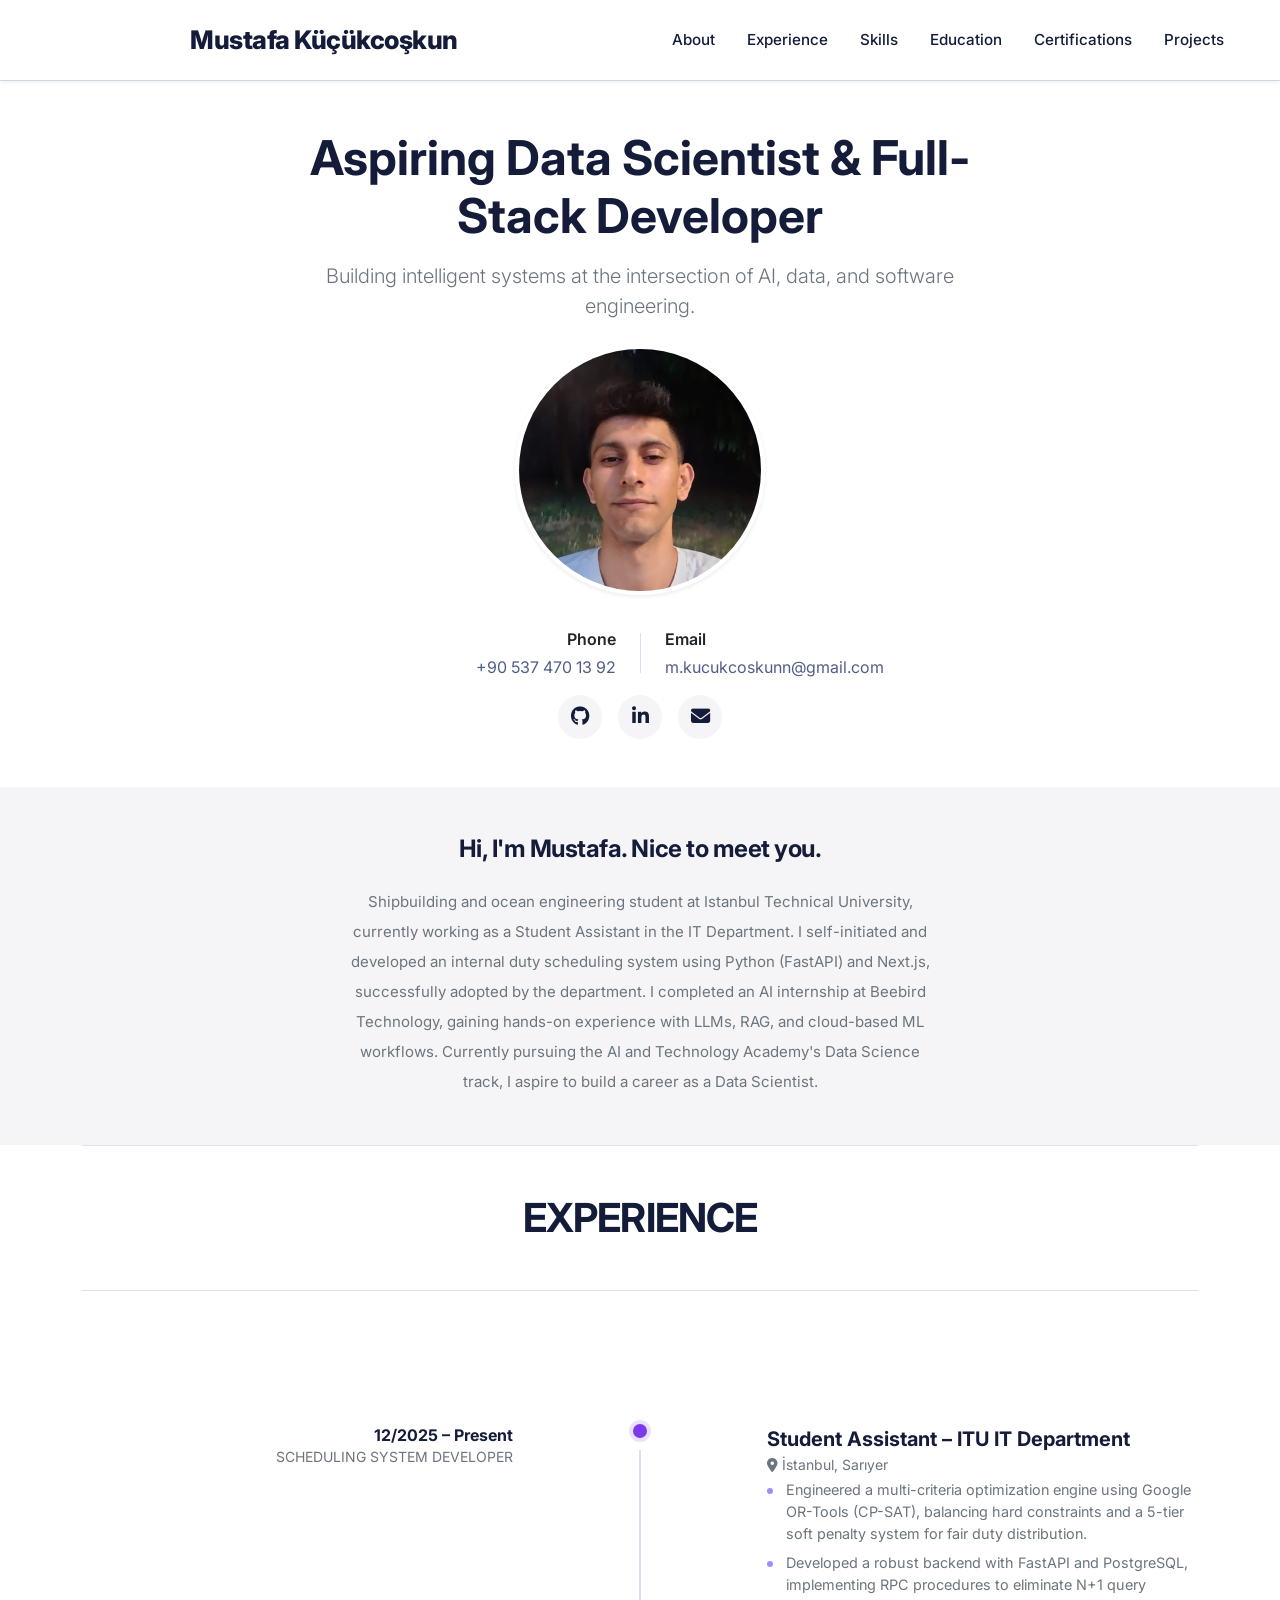
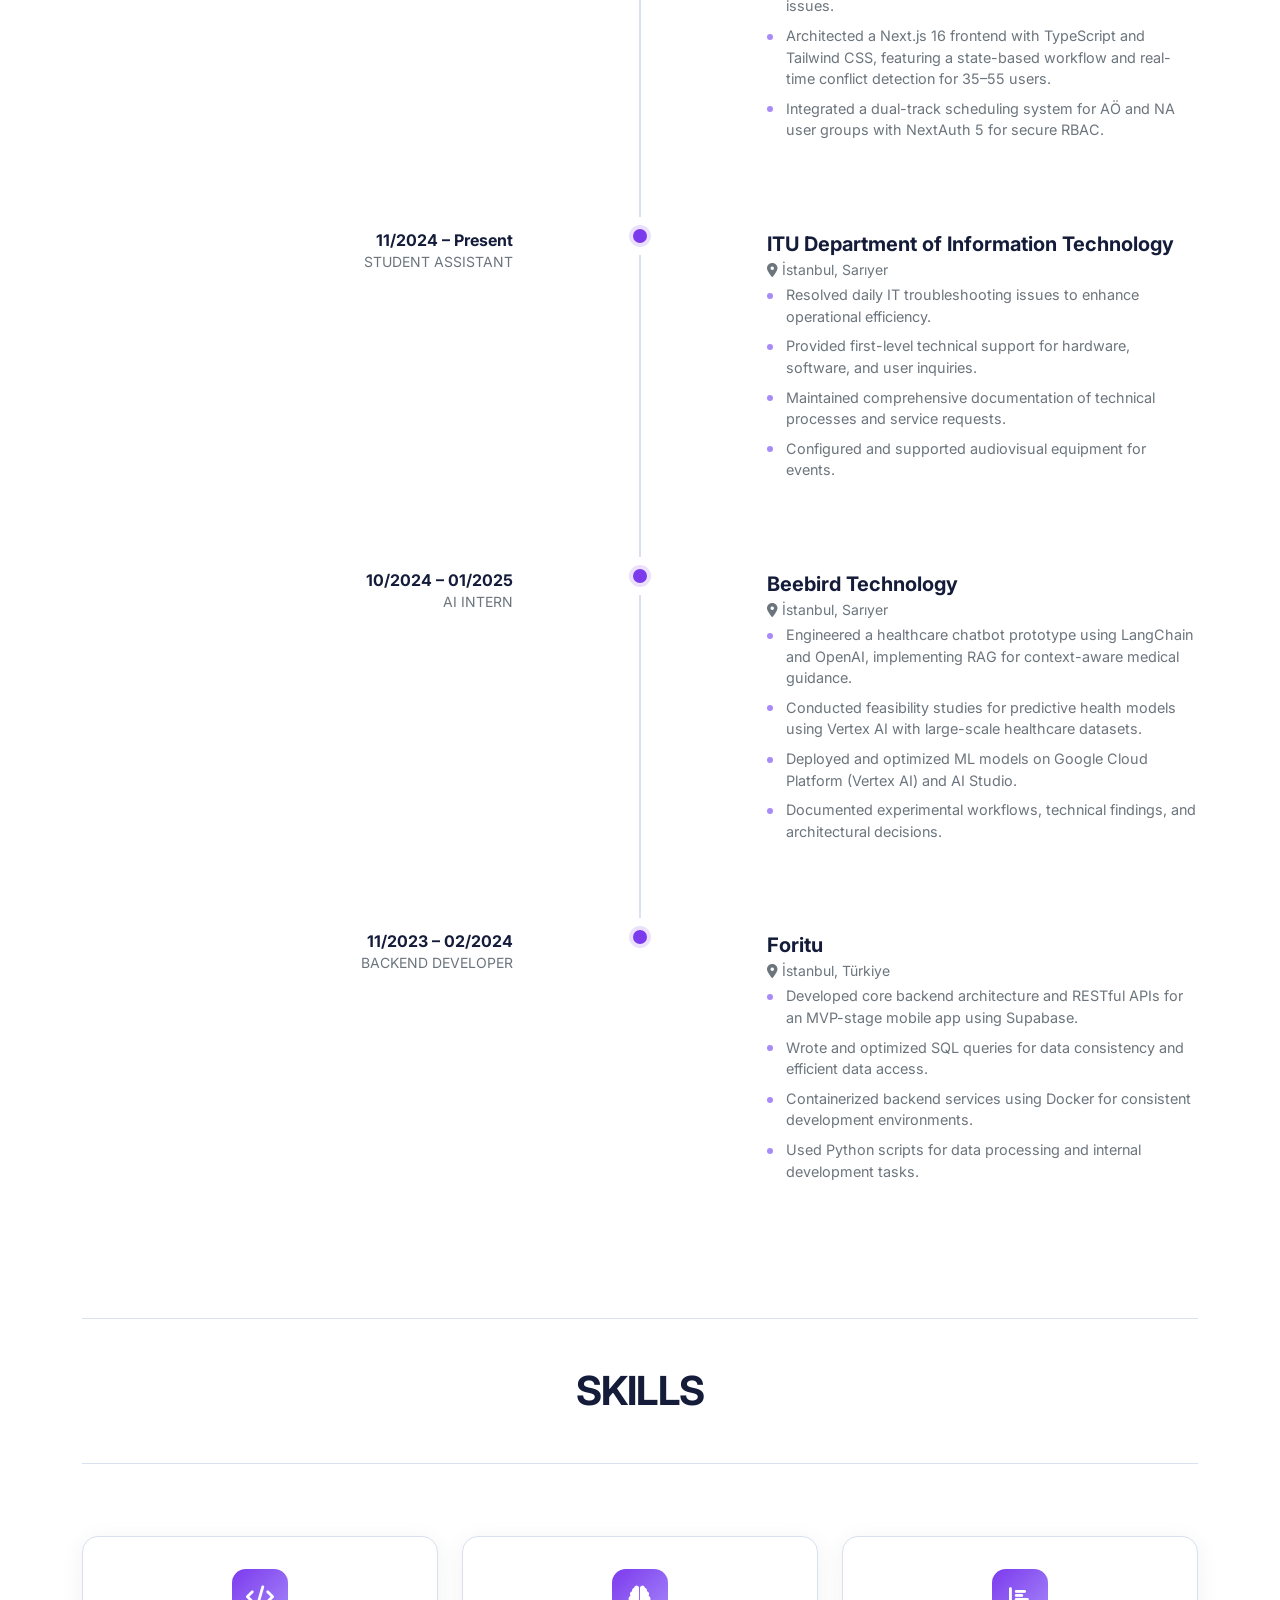
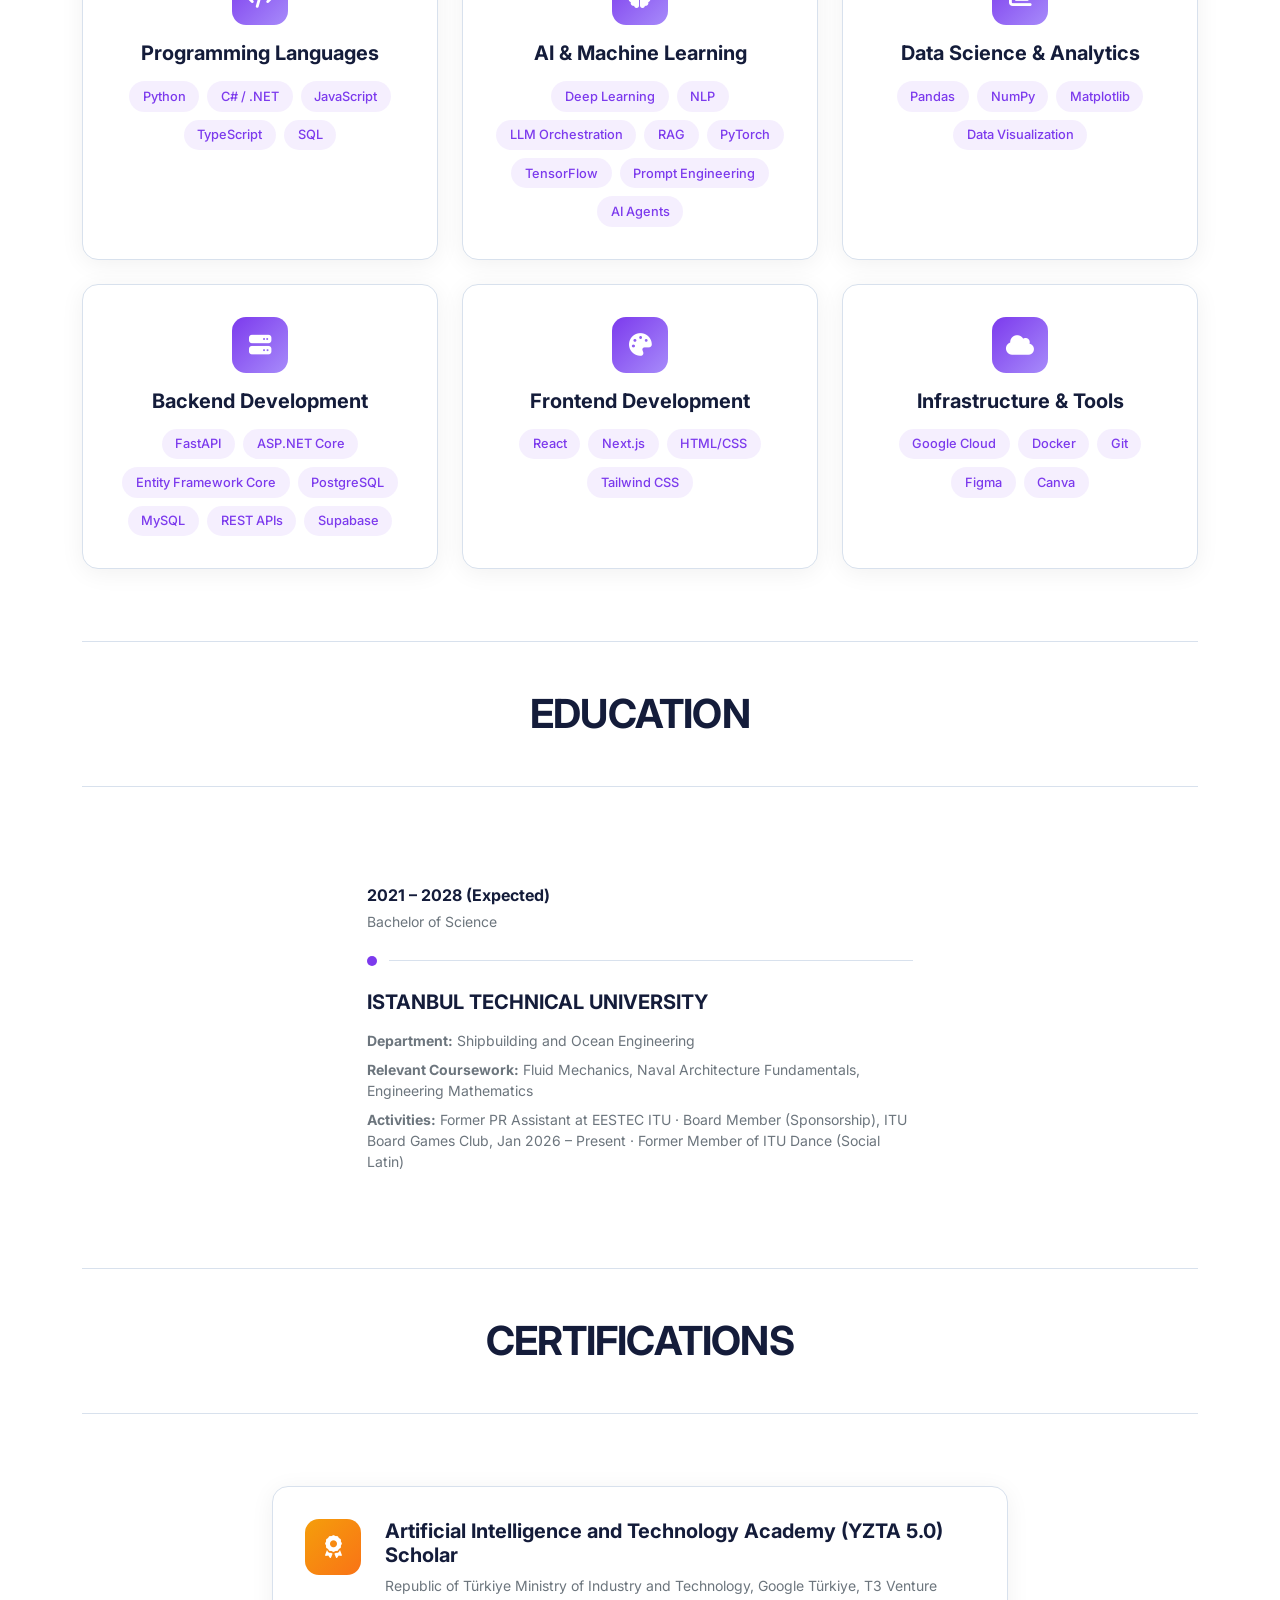
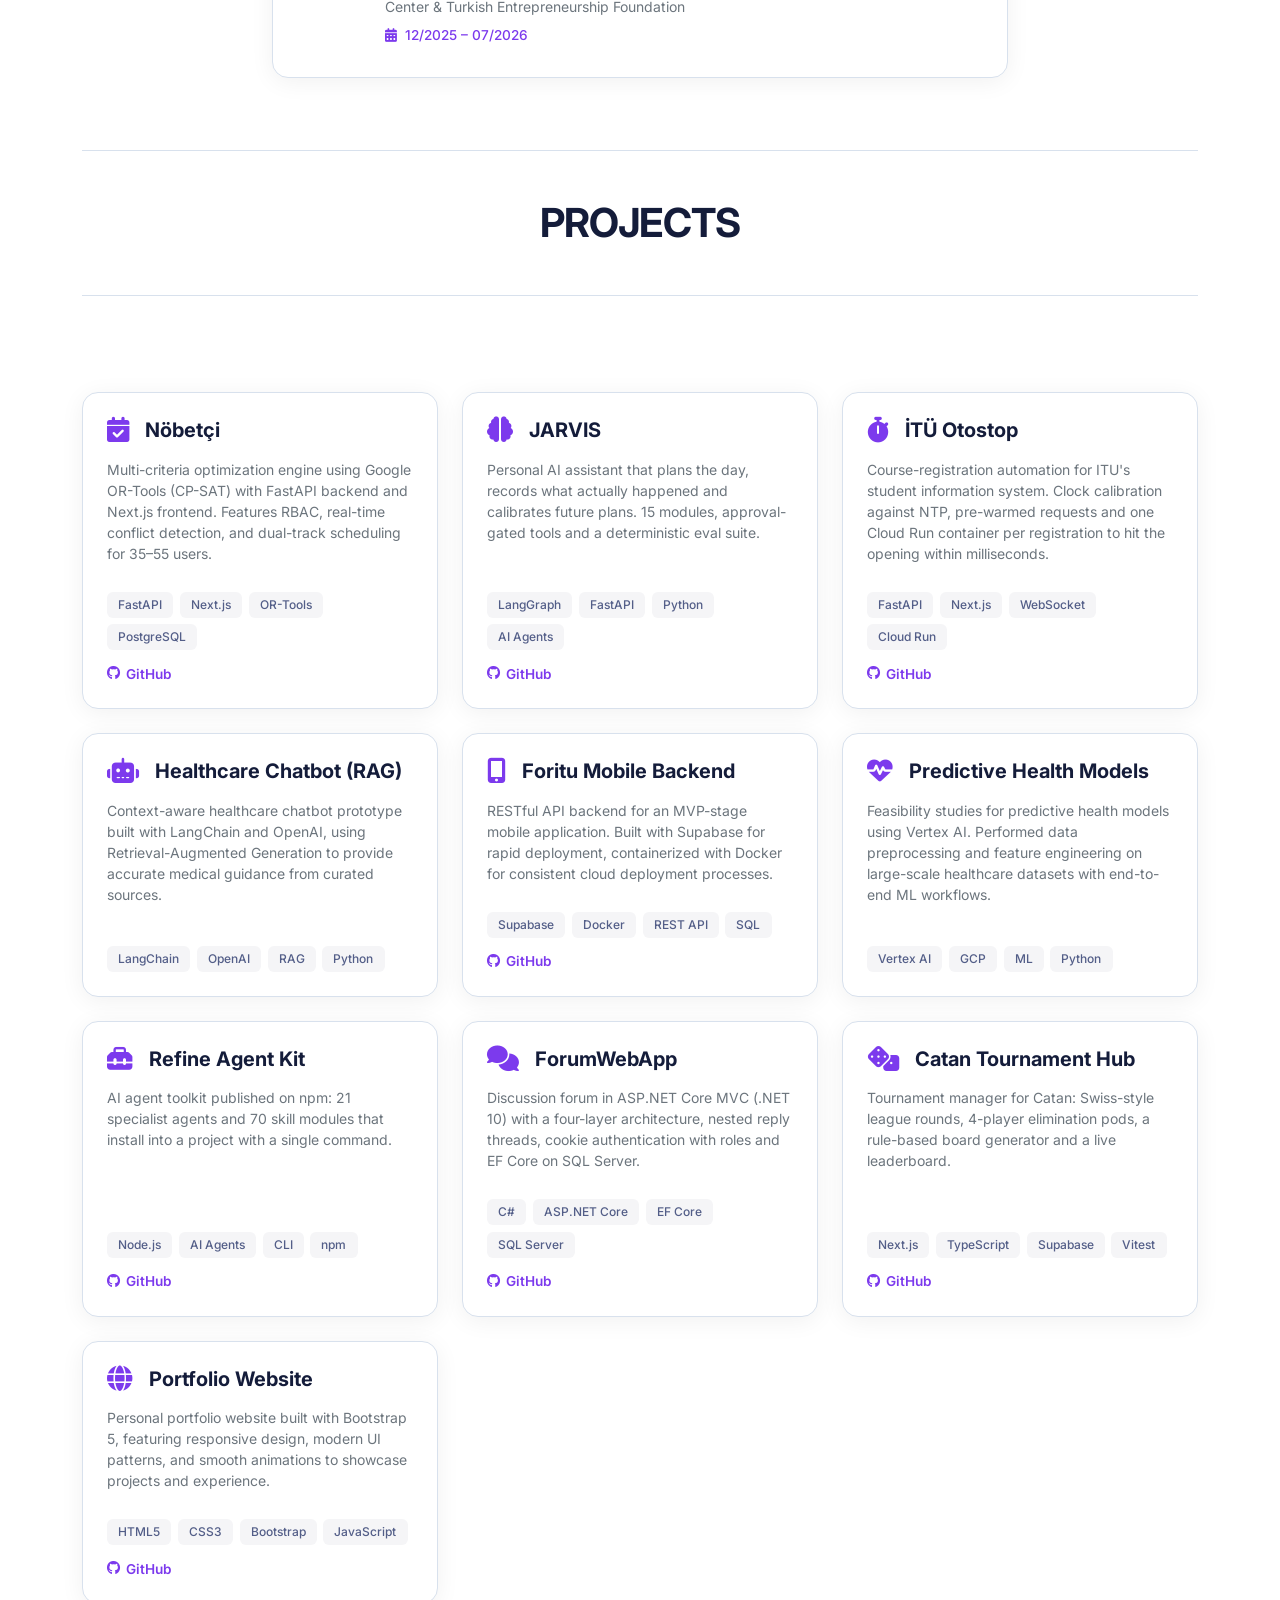
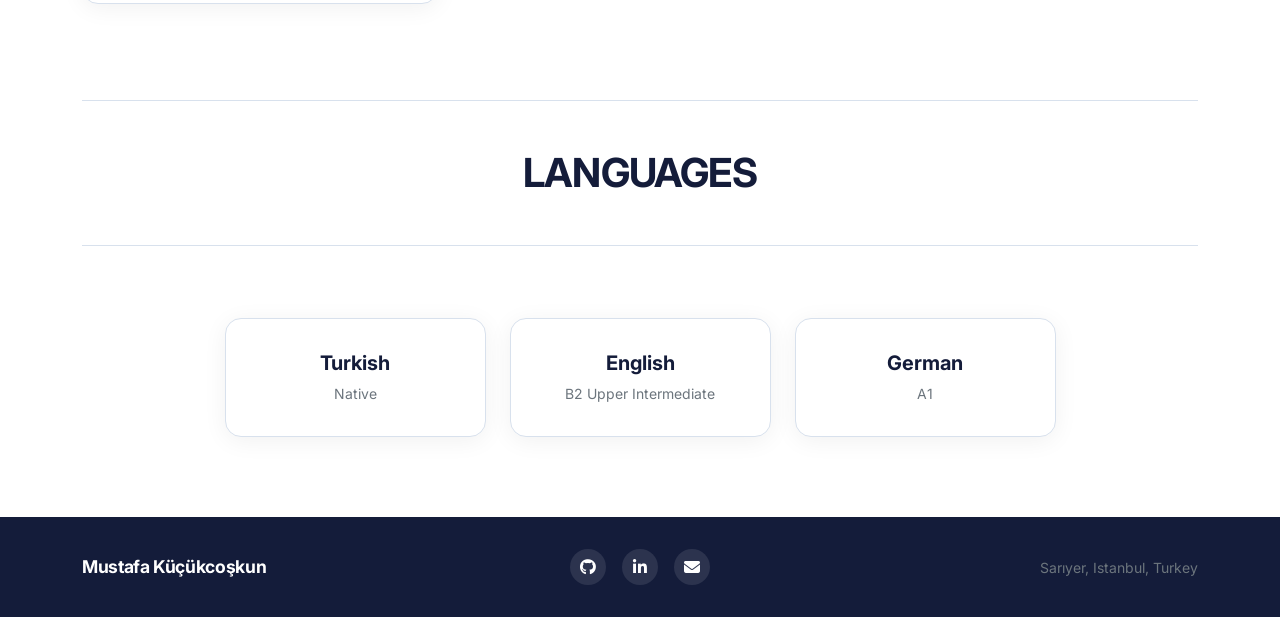
==== commit aeae441b: "Portfolio'yu orijinal site üzerinden güncelle Nöbetçi adı ve bilgileri, C# / .NET ve ASP.NET Core, y" ====
--- a/index.html
+++ b/index.html
@@ -4,7 +4,7 @@
 <head>
   <meta charset="utf-8">
   <meta name="description"
-    content="Mustafa Küçükcoşkun - Junior Software & AI Developer. Shipbuilding and ocean engineering student at ITU with hands-on software and AI development experience.">
+    content="Mustafa Küçükcoşkun - Data Scientist & Backend Developer. Shipbuilding student at ITU with hands-on AI/ML and full-stack development experience.">
   <meta name="viewport" content="width=device-width, initial-scale=1">
   <title>Mustafa Küçükcoşkun - Portfolio</title>
   <link href="https://cdn.jsdelivr.net/npm/bootstrap@5.3.8/dist/css/bootstrap.min.css" rel="stylesheet"
@@ -54,6 +54,9 @@
                 <a href="#education" class="nav-link">Education</a>
               </li>
               <li class="nav-item">
+                <a href="#certifications" class="nav-link">Certifications</a>
+              </li>
+              <li class="nav-item">
                 <a href="#projects" class="nav-link">Projects</a>
               </li>
             </ul>
@@ -73,9 +76,9 @@
           <div class="col-12 col-lg-10 col-xl-8">
             <!-- Title & Subtitle -->
             <div class="text-center mb-4">
-              <h1 class="display-5 display-md-4 fw-bold mb-3">Junior Software & AI Developer</h1>
+              <h1 class="display-5 display-md-4 fw-bold mb-3">Aspiring Data Scientist & Full-Stack Developer</h1>
               <p class="lead text-secondary mb-0 px-2 px-md-4">
-                Building software and AI systems at the intersection of engineering and intelligent applications.
+                Building intelligent systems at the intersection of AI, data, and software engineering.
               </p>
             </div>
 
@@ -120,12 +123,12 @@
         <div class="row justify-content-center mt-3">
           <div class="col-12 text-center">
             <div class="social-links">
-              <a href="https://github.com/MustafaKucukcoskun" target="_blank" rel="noopener noreferrer" class="social-link"
-                title="GitHub">
+              <a href="https://github.com/MustafaKucukcoskun" target="_blank" rel="noopener noreferrer"
+                class="social-link" title="GitHub">
                 <i class="fab fa-github"></i>
               </a>
-              <a href="https://www.linkedin.com/in/mustafa-k%C3%BC%C3%A7%C3%BCkco%C5%9Fkun/" target="_blank" rel="noopener noreferrer" class="social-link"
-                title="LinkedIn">
+              <a href="https://www.linkedin.com/in/mustafa-küçükcoşkun" target="_blank" rel="noopener noreferrer"
+                class="social-link" title="LinkedIn">
                 <i class="fab fa-linkedin-in"></i>
               </a>
               <a href="mailto:m.kucukcoskunn@gmail.com" class="social-link" title="Email">
@@ -147,9 +150,9 @@
                   Shipbuilding and ocean engineering student at Istanbul Technical University, currently working as a
                   Student Assistant in the IT Department. I self-initiated and developed an internal duty scheduling
                   system using Python (FastAPI) and Next.js, successfully adopted by the department. I completed an AI
-                  internship at Beebird Technology, gaining hands-on experience with LLMs, RAG, and software/AI
-                  development. I completed the AI and Technology Academy's Data Science track and am building a career
-                  in software and AI.
+                  internship at Beebird Technology, gaining hands-on experience with LLMs, RAG, and cloud-based ML
+                  workflows. Currently pursuing the AI and Technology Academy's Data Science track, I aspire to build
+                  a career as a Data Scientist.
                 </p>
               </div>
             </div>
@@ -168,7 +171,31 @@
         <div class="py-5">
           <div class="experience-timeline">
 
-            <!-- Experience 1: ITU Student Assistant -->
+            <!-- Experience 1: ITU Scheduling System Developer -->
+            <div class="timeline-date text-end">
+              <p class="fw-bold my-1">12/2025 – Present</p>
+              <p class="text-secondary text-uppercase small mb-0">Scheduling System Developer</p>
+            </div>
+            <div class="timeline-center">
+              <div class="timeline-dot"></div>
+              <div class="timeline-line"></div>
+            </div>
+            <div class="timeline-content">
+              <h5 class="fw-bold my-2">Student Assistant – ITU IT Department</h5>
+              <p class="text-secondary small mb-1"><i class="fas fa-map-marker-alt me-1"></i>İstanbul, Sarıyer</p>
+              <ul class="text-secondary mb-0 experience-list">
+                <li>Engineered a multi-criteria optimization engine using Google OR-Tools (CP-SAT), balancing hard
+                  constraints and a 5-tier soft penalty system for fair duty distribution.</li>
+                <li>Developed a robust backend with FastAPI and PostgreSQL, implementing RPC procedures to eliminate
+                  N+1 query issues.</li>
+                <li>Architected a Next.js 16 frontend with TypeScript and Tailwind CSS, featuring a state-based
+                  workflow and real-time conflict detection for 35–55 users.</li>
+                <li>Integrated a dual-track scheduling system for AÖ and NA user groups with NextAuth 5 for secure
+                  RBAC.</li>
+              </ul>
+            </div>
+
+            <!-- Experience 2: ITU Student Assistant -->
             <div class="timeline-date text-end">
               <p class="fw-bold my-1">11/2024 – Present</p>
               <p class="text-secondary text-uppercase small mb-0">Student Assistant</p>
@@ -179,18 +206,8 @@
             </div>
             <div class="timeline-content">
               <h5 class="fw-bold my-2">ITU Department of Information Technology</h5>
-              <p class="text-secondary small mb-1"><i class="fas fa-map-marker-alt me-1"></i>İstanbul, Türkiye</p>
+              <p class="text-secondary small mb-1"><i class="fas fa-map-marker-alt me-1"></i>İstanbul, Sarıyer</p>
               <ul class="text-secondary mb-0 experience-list">
-                <li>Self-initiated and shipped Nöbetçi, an internal duty scheduling system for 35–55 staff, adopted by the
-                  department.</li>
-                <li>Engineered a multi-criteria optimization engine using Google OR-Tools (CP-SAT), balancing hard
-                  constraints and a soft penalty system for fair duty distribution.</li>
-                <li>Developed a FastAPI backend with PostgreSQL, including RPC procedures to eliminate N+1 query
-                  issues.</li>
-                <li>Architected a Next.js 16 frontend with TypeScript and Tailwind CSS, featuring a state-based
-                  workflow and real-time conflict detection.</li>
-                <li>Integrated a dual-track scheduling system for AÖ and NA user groups with NextAuth 5 for secure
-                  RBAC.</li>
                 <li>Resolved daily IT troubleshooting issues to enhance operational efficiency.</li>
                 <li>Provided first-level technical support for hardware, software, and user inquiries.</li>
                 <li>Maintained comprehensive documentation of technical processes and service requests.</li>
@@ -209,10 +226,13 @@
             </div>
             <div class="timeline-content">
               <h5 class="fw-bold my-2">Beebird Technology</h5>
-              <p class="text-secondary small mb-1"><i class="fas fa-map-marker-alt me-1"></i>İstanbul, Türkiye</p>
+              <p class="text-secondary small mb-1"><i class="fas fa-map-marker-alt me-1"></i>İstanbul, Sarıyer</p>
               <ul class="text-secondary mb-0 experience-list">
-                <li>Cleaned and preprocessed datasets with pandas for internal analysis and experiments.</li>
-                <li>Built simple RAG prototypes to retrieve context from documents and answer questions.</li>
+                <li>Engineered a healthcare chatbot prototype using LangChain and OpenAI, implementing RAG for
+                  context-aware medical guidance.</li>
+                <li>Conducted feasibility studies for predictive health models using Vertex AI with large-scale
+                  healthcare datasets.</li>
+                <li>Deployed and optimized ML models on Google Cloud Platform (Vertex AI) and AI Studio.</li>
                 <li>Documented experimental workflows, technical findings, and architectural decisions.</li>
               </ul>
             </div>
@@ -262,8 +282,8 @@
                 <div class="skill-tags">
                   <span class="skill-tag">Python</span>
                   <span class="skill-tag">C# / .NET</span>
+                  <span class="skill-tag">JavaScript</span>
                   <span class="skill-tag">TypeScript</span>
-                  <span class="skill-tag">JavaScript</span>
                   <span class="skill-tag">SQL</span>
                 </div>
               </div>
@@ -277,10 +297,12 @@
                 </div>
                 <h5 class="fw-bold mb-3">AI & Machine Learning</h5>
                 <div class="skill-tags">
+                  <span class="skill-tag">Deep Learning</span>
+                  <span class="skill-tag">NLP</span>
                   <span class="skill-tag">LLM Orchestration</span>
                   <span class="skill-tag">RAG</span>
-                  <span class="skill-tag">LangGraph</span>
-                  <span class="skill-tag">LangChain</span>
+                  <span class="skill-tag">PyTorch</span>
+                  <span class="skill-tag">TensorFlow</span>
                   <span class="skill-tag">Prompt Engineering</span>
                   <span class="skill-tag">AI Agents</span>
                 </div>
@@ -297,6 +319,7 @@
                 <div class="skill-tags">
                   <span class="skill-tag">Pandas</span>
                   <span class="skill-tag">NumPy</span>
+                  <span class="skill-tag">Matplotlib</span>
                   <span class="skill-tag">Data Visualization</span>
                 </div>
               </div>
@@ -314,9 +337,9 @@
                   <span class="skill-tag">ASP.NET Core</span>
                   <span class="skill-tag">Entity Framework Core</span>
                   <span class="skill-tag">PostgreSQL</span>
-                  <span class="skill-tag">MS SQL</span>
-                  <span class="skill-tag">OR-Tools</span>
+                  <span class="skill-tag">MySQL</span>
                   <span class="skill-tag">REST APIs</span>
+                  <span class="skill-tag">Supabase</span>
                 </div>
               </div>
             </div>
@@ -346,13 +369,10 @@
                 <h5 class="fw-bold mb-3">Infrastructure & Tools</h5>
                 <div class="skill-tags">
                   <span class="skill-tag">Google Cloud</span>
-                  <span class="skill-tag">Cloud Run</span>
-                  <span class="skill-tag">Vercel</span>
                   <span class="skill-tag">Docker</span>
                   <span class="skill-tag">Git</span>
-                  <span class="skill-tag">Playwright</span>
-                  <span class="skill-tag">pytest</span>
-                  <span class="skill-tag">Vitest</span>
+                  <span class="skill-tag">Figma</span>
+                  <span class="skill-tag">Canva</span>
                 </div>
               </div>
             </div>
@@ -391,31 +411,41 @@
                   Mathematics
                 </p>
                 <p class="text-secondary small mb-0">
-                  <strong>Activities:</strong> Former PR Assistant at EESTEC ITU · Board Member (Sponsorship), ITU
-                  Board Games Club, Jan 2026 – Present · Former Member of ITU Dance (Social Latin)
+                  <strong>Activities:</strong> Former PR Assistant at EESTEC ITU · Board Member (Sponsorship), ITU Board Games Club, Jan 2026 –
+                  Present ·
+                  Former Member of ITU Dance (Social Latin)
                 </p>
               </div>
             </div>
-
-            <!-- Education Item: YZTA -->
-            <div class="col-12 col-md-8 col-lg-6">
-              <div class="education-item">
-                <p class="fw-bold mb-1">12/2025 – 07/2026</p>
-                <p class="text-secondary mb-4 small">Data Science Track (Completed)</p>
-
-                <div class="education-bullet-line mb-4">
-                  <span class="education-bullet"></span>
-                  <div class="education-line"></div>
-                </div>
-
-                <h5 class="fw-bold mb-3">AI AND TECHNOLOGY ACADEMY (YZTA 5.0)</h5>
-                <p class="text-secondary small mb-2">
-                  <strong>Program:</strong> Scholar — Data Science track
-                </p>
-                <p class="text-secondary small mb-0">
-                  Republic of Türkiye Ministry of Industry and Technology, Google Türkiye, T3 Venture Center &amp;
-                  Turkish Entrepreneurship Foundation
-                </p>
+          </div>
+        </div>
+      </div>
+    </section>
+
+    <!-- ======================== CERTIFICATIONS SECTION ======================== -->
+    <section id="certifications">
+      <div class="container">
+        <hr class="m-0 opacity-100">
+        <h2 class="text-center py-5 fw-bold">CERTIFICATIONS</h2>
+        <hr class="m-0 opacity-100">
+
+        <div class="py-5 my-4">
+          <div class="row justify-content-center">
+            <div class="col-12 col-md-10 col-lg-8">
+              <div class="certification-card">
+                <div class="certification-icon">
+                  <i class="fas fa-award"></i>
+                </div>
+                <div class="certification-content">
+                  <h5 class="fw-bold mb-2">Artificial Intelligence and Technology Academy (YZTA 5.0) Scholar</h5>
+                  <p class="text-secondary small mb-2">
+                    Republic of Türkiye Ministry of Industry and Technology, Google Türkiye, T3 Venture Center & Turkish
+                    Entrepreneurship Foundation
+                  </p>
+                  <p class="certification-date mb-0">
+                    <i class="fas fa-calendar-alt me-1"></i> 12/2025 – 07/2026
+                  </p>
+                </div>
               </div>
             </div>
           </div>
@@ -443,7 +473,7 @@
                 <div class="project-card-body">
                   <p class="text-secondary small">
                     Multi-criteria optimization engine using Google OR-Tools (CP-SAT) with FastAPI backend and Next.js
-                    frontend. Features RBAC, real-time conflict detection, and dual-track scheduling for 35–55 staff.
+                    frontend. Features RBAC, real-time conflict detection, and dual-track scheduling for 35–55 users.
                   </p>
                   <div class="project-tags">
                     <span class="project-tag">FastAPI</span>
@@ -451,11 +481,39 @@
                     <span class="project-tag">OR-Tools</span>
                     <span class="project-tag">PostgreSQL</span>
                   </div>
-                </div>
-              </div>
-            </div>
-
-            <!-- Project 2: ITU Otostop -->
+                  <a class="project-link" href="https://github.com/MustafaKucukcoskun/itu-nobetci" target="_blank" rel="noopener noreferrer">
+                    <i class="fab fa-github"></i> GitHub
+                  </a>
+                </div>
+              </div>
+            </div>
+
+            <!-- Project 2: JARVIS -->
+            <div class="col-12 col-md-6 col-lg-4">
+              <div class="project-card">
+                <div class="project-card-header">
+                  <i class="fas fa-brain project-icon"></i>
+                  <h5 class="fw-bold mb-0">JARVIS</h5>
+                </div>
+                <div class="project-card-body">
+                  <p class="text-secondary small">
+                    Personal AI assistant that plans the day, records what actually happened and calibrates future
+                    plans. 15 modules, approval-gated tools and a deterministic eval suite.
+                  </p>
+                  <div class="project-tags">
+                    <span class="project-tag">LangGraph</span>
+                    <span class="project-tag">FastAPI</span>
+                    <span class="project-tag">Python</span>
+                    <span class="project-tag">AI Agents</span>
+                  </div>
+                  <a class="project-link" href="https://github.com/MustafaKucukcoskun/jarvis-overview" target="_blank" rel="noopener noreferrer">
+                    <i class="fab fa-github"></i> GitHub
+                  </a>
+                </div>
+              </div>
+            </div>
+
+            <!-- Project 3: İTÜ Otostop -->
             <div class="col-12 col-md-6 col-lg-4">
               <div class="project-card">
                 <div class="project-card-header">
@@ -481,29 +539,30 @@
               </div>
             </div>
 
-            <!-- Project 3: Tüketici Hakem Asistanı -->
-            <div class="col-12 col-md-6 col-lg-4">
-              <div class="project-card">
-                <div class="project-card-header">
-                  <i class="fas fa-scale-balanced project-icon"></i>
-                  <h5 class="fw-bold mb-0">Tüketici Hakem Asistanı</h5>
-                </div>
-                <div class="project-card-body">
-                  <p class="text-secondary small">
-                    Assistant that helps users draft consumer arbitration (Tüketici Hakem Heyeti) applications by
-                    structuring complaints and retrieving relevant consumer-rights context.
+            <!-- Project 4: Healthcare Chatbot -->
+            <div class="col-12 col-md-6 col-lg-4">
+              <div class="project-card">
+                <div class="project-card-header">
+                  <i class="fas fa-robot project-icon"></i>
+                  <h5 class="fw-bold mb-0">Healthcare Chatbot (RAG)</h5>
+                </div>
+                <div class="project-card-body">
+                  <p class="text-secondary small">
+                    Context-aware healthcare chatbot prototype built with LangChain and OpenAI, using
+                    Retrieval-Augmented
+                    Generation to provide accurate medical guidance from curated sources.
                   </p>
                   <div class="project-tags">
                     <span class="project-tag">LangChain</span>
+                    <span class="project-tag">OpenAI</span>
                     <span class="project-tag">RAG</span>
                     <span class="project-tag">Python</span>
-                    <span class="project-tag">FastAPI</span>
-                  </div>
-                </div>
-              </div>
-            </div>
-
-            <!-- Project 4: Foritu Mobile Backend -->
+                  </div>
+                </div>
+              </div>
+            </div>
+
+            <!-- Project 5: Foritu Mobile Backend -->
             <div class="col-12 col-md-6 col-lg-4">
               <div class="project-card">
                 <div class="project-card-header">
@@ -528,7 +587,79 @@
               </div>
             </div>
 
-            <!-- Project 5: Catan Tournament Hub -->
+            <!-- Project 6: Predictive Health Models -->
+            <div class="col-12 col-md-6 col-lg-4">
+              <div class="project-card">
+                <div class="project-card-header">
+                  <i class="fas fa-heartbeat project-icon"></i>
+                  <h5 class="fw-bold mb-0">Predictive Health Models</h5>
+                </div>
+                <div class="project-card-body">
+                  <p class="text-secondary small">
+                    Feasibility studies for predictive health models using Vertex AI. Performed data preprocessing and
+                    feature engineering on large-scale healthcare datasets with end-to-end ML workflows.
+                  </p>
+                  <div class="project-tags">
+                    <span class="project-tag">Vertex AI</span>
+                    <span class="project-tag">GCP</span>
+                    <span class="project-tag">ML</span>
+                    <span class="project-tag">Python</span>
+                  </div>
+                </div>
+              </div>
+            </div>
+
+            <!-- Project 7: Refine Agent Kit -->
+            <div class="col-12 col-md-6 col-lg-4">
+              <div class="project-card">
+                <div class="project-card-header">
+                  <i class="fas fa-toolbox project-icon"></i>
+                  <h5 class="fw-bold mb-0">Refine Agent Kit</h5>
+                </div>
+                <div class="project-card-body">
+                  <p class="text-secondary small">
+                    AI agent toolkit published on npm: 21 specialist agents and 70 skill modules that install into a
+                    project with a single command.
+                  </p>
+                  <div class="project-tags">
+                    <span class="project-tag">Node.js</span>
+                    <span class="project-tag">AI Agents</span>
+                    <span class="project-tag">CLI</span>
+                    <span class="project-tag">npm</span>
+                  </div>
+                  <a class="project-link" href="https://github.com/MustafaKucukcoskun/Refine-agent-kit" target="_blank" rel="noopener noreferrer">
+                    <i class="fab fa-github"></i> GitHub
+                  </a>
+                </div>
+              </div>
+            </div>
+
+            <!-- Project 8: ForumWebApp -->
+            <div class="col-12 col-md-6 col-lg-4">
+              <div class="project-card">
+                <div class="project-card-header">
+                  <i class="fas fa-comments project-icon"></i>
+                  <h5 class="fw-bold mb-0">ForumWebApp</h5>
+                </div>
+                <div class="project-card-body">
+                  <p class="text-secondary small">
+                    Discussion forum in ASP.NET Core MVC (.NET 10) with a four-layer architecture, nested reply
+                    threads, cookie authentication with roles and EF Core on SQL Server.
+                  </p>
+                  <div class="project-tags">
+                    <span class="project-tag">C#</span>
+                    <span class="project-tag">ASP.NET Core</span>
+                    <span class="project-tag">EF Core</span>
+                    <span class="project-tag">SQL Server</span>
+                  </div>
+                  <a class="project-link" href="https://github.com/MustafaKucukcoskun/ForumWebApp" target="_blank" rel="noopener noreferrer">
+                    <i class="fab fa-github"></i> GitHub
+                  </a>
+                </div>
+              </div>
+            </div>
+
+            <!-- Project 9: Catan Tournament Hub -->
             <div class="col-12 col-md-6 col-lg-4">
               <div class="project-card">
                 <div class="project-card-header">
@@ -553,99 +684,6 @@
               </div>
             </div>
 
-            <!-- Project 6: Survey Case Study -->
-            <div class="col-12 col-md-6 col-lg-4">
-              <div class="project-card">
-                <div class="project-card-header">
-                  <i class="fas fa-clipboard-list project-icon"></i>
-                  <h5 class="fw-bold mb-0">Survey Case Study</h5>
-                </div>
-                <div class="project-card-body">
-                  <p class="text-secondary small">
-                    End-to-end survey case study: questionnaire design, response cleaning with pandas, and analysis
-                    of the results to support a decision.
-                  </p>
-                  <div class="project-tags">
-                    <span class="project-tag">Python</span>
-                    <span class="project-tag">Pandas</span>
-                    <span class="project-tag">Data Visualization</span>
-                  </div>
-                </div>
-              </div>
-            </div>
-
-            <!-- Project 7: JARVIS -->
-            <div class="col-12 col-md-6 col-lg-4">
-              <div class="project-card">
-                <div class="project-card-header">
-                  <i class="fas fa-robot project-icon"></i>
-                  <h5 class="fw-bold mb-0">JARVIS</h5>
-                </div>
-                <div class="project-card-body">
-                  <p class="text-secondary small">
-                    Personal AI assistant that plans the day, records what actually happened and calibrates future
-                    plans. 15 modules, approval-gated tools and a deterministic eval suite.
-                  </p>
-                  <div class="project-tags">
-                    <span class="project-tag">LangGraph</span>
-                    <span class="project-tag">FastAPI</span>
-                    <span class="project-tag">Python</span>
-                    <span class="project-tag">AI Agents</span>
-                  </div>
-                </div>
-              </div>
-            </div>
-
-            <!-- Project 8: ForumWebApp -->
-            <div class="col-12 col-md-6 col-lg-4">
-              <div class="project-card">
-                <div class="project-card-header">
-                  <i class="fas fa-comments project-icon"></i>
-                  <h5 class="fw-bold mb-0">ForumWebApp</h5>
-                </div>
-                <div class="project-card-body">
-                  <p class="text-secondary small">
-                    Discussion forum in ASP.NET Core MVC (.NET 10) with a four-layer architecture, nested reply
-                    threads, cookie authentication with roles and EF Core on SQL Server.
-                  </p>
-                  <div class="project-tags">
-                    <span class="project-tag">C#</span>
-                    <span class="project-tag">ASP.NET Core</span>
-                    <span class="project-tag">EF Core</span>
-                    <span class="project-tag">SQL Server</span>
-                  </div>
-                  <a class="project-link" href="https://github.com/MustafaKucukcoskun/ForumWebApp" target="_blank" rel="noopener noreferrer">
-                    <i class="fab fa-github"></i> GitHub
-                  </a>
-                </div>
-              </div>
-            </div>
-
-            <!-- Project 9: Refine Agent Kit -->
-            <div class="col-12 col-md-6 col-lg-4">
-              <div class="project-card">
-                <div class="project-card-header">
-                  <i class="fas fa-toolbox project-icon"></i>
-                  <h5 class="fw-bold mb-0">Refine Agent Kit</h5>
-                </div>
-                <div class="project-card-body">
-                  <p class="text-secondary small">
-                    AI agent toolkit published on npm: 21 specialist agents and 70 skill modules that install into a
-                    project with a single command.
-                  </p>
-                  <div class="project-tags">
-                    <span class="project-tag">Node.js</span>
-                    <span class="project-tag">AI Agents</span>
-                    <span class="project-tag">CLI</span>
-                    <span class="project-tag">npm</span>
-                  </div>
-                  <a class="project-link" href="https://github.com/MustafaKucukcoskun/Refine-agent-kit" target="_blank" rel="noopener noreferrer">
-                    <i class="fab fa-github"></i> GitHub
-                  </a>
-                </div>
-              </div>
-            </div>
-
             <!-- Project 10: Portfolio Website -->
             <div class="col-12 col-md-6 col-lg-4">
               <div class="project-card">
@@ -664,6 +702,9 @@
                     <span class="project-tag">Bootstrap</span>
                     <span class="project-tag">JavaScript</span>
                   </div>
+                  <a class="project-link" href="https://github.com/MustafaKucukcoskun/portfolio" target="_blank" rel="noopener noreferrer">
+                    <i class="fab fa-github"></i> GitHub
+                  </a>
                 </div>
               </div>
             </div>
@@ -716,10 +757,12 @@
         </div>
         <div class="col-12 col-md-4 text-center mb-3 mb-md-0">
           <div class="footer-social">
-            <a href="https://github.com/MustafaKucukcoskun" target="_blank" rel="noopener noreferrer" title="GitHub">
+            <a href="https://www.github.com/MustafaKucukcoskun" target="_blank" rel="noopener noreferrer"
+              title="GitHub">
               <i class="fab fa-github"></i>
             </a>
-            <a href="https://www.linkedin.com/in/mustafa-k%C3%BC%C3%A7%C3%BCkco%C5%9Fkun/" target="_blank" rel="noopener noreferrer" title="LinkedIn">
+            <a href="https://www.linkedin.com/in/mustafa-küçükcoşkun" target="_blank" rel="noopener noreferrer"
+              title="LinkedIn">
               <i class="fab fa-linkedin-in"></i>
             </a>
             <a href="mailto:m.kucukcoskunn@gmail.com" title="Email">
@@ -728,7 +771,7 @@
           </div>
         </div>
         <div class="col-12 col-md-4 text-center text-md-end">
-          <p class="text-secondary small mb-0">Istanbul, Türkiye</p>
+          <p class="text-secondary small mb-0">Sarıyer, Istanbul, Turkey</p>
         </div>
       </div>
     </div>
--- a/styles.css
+++ b/styles.css
@@ -648,6 +648,7 @@
   }
 }
 
+/* GitHub link on project cards */
 .project-link {
   display: inline-flex;
   align-items: center;
@@ -657,7 +658,6 @@
   font-size: 0.85rem;
   font-weight: 600;
   color: var(--color-accent);
-  text-decoration: none;
   transition: color var(--transition-speed) ease;
 }
 
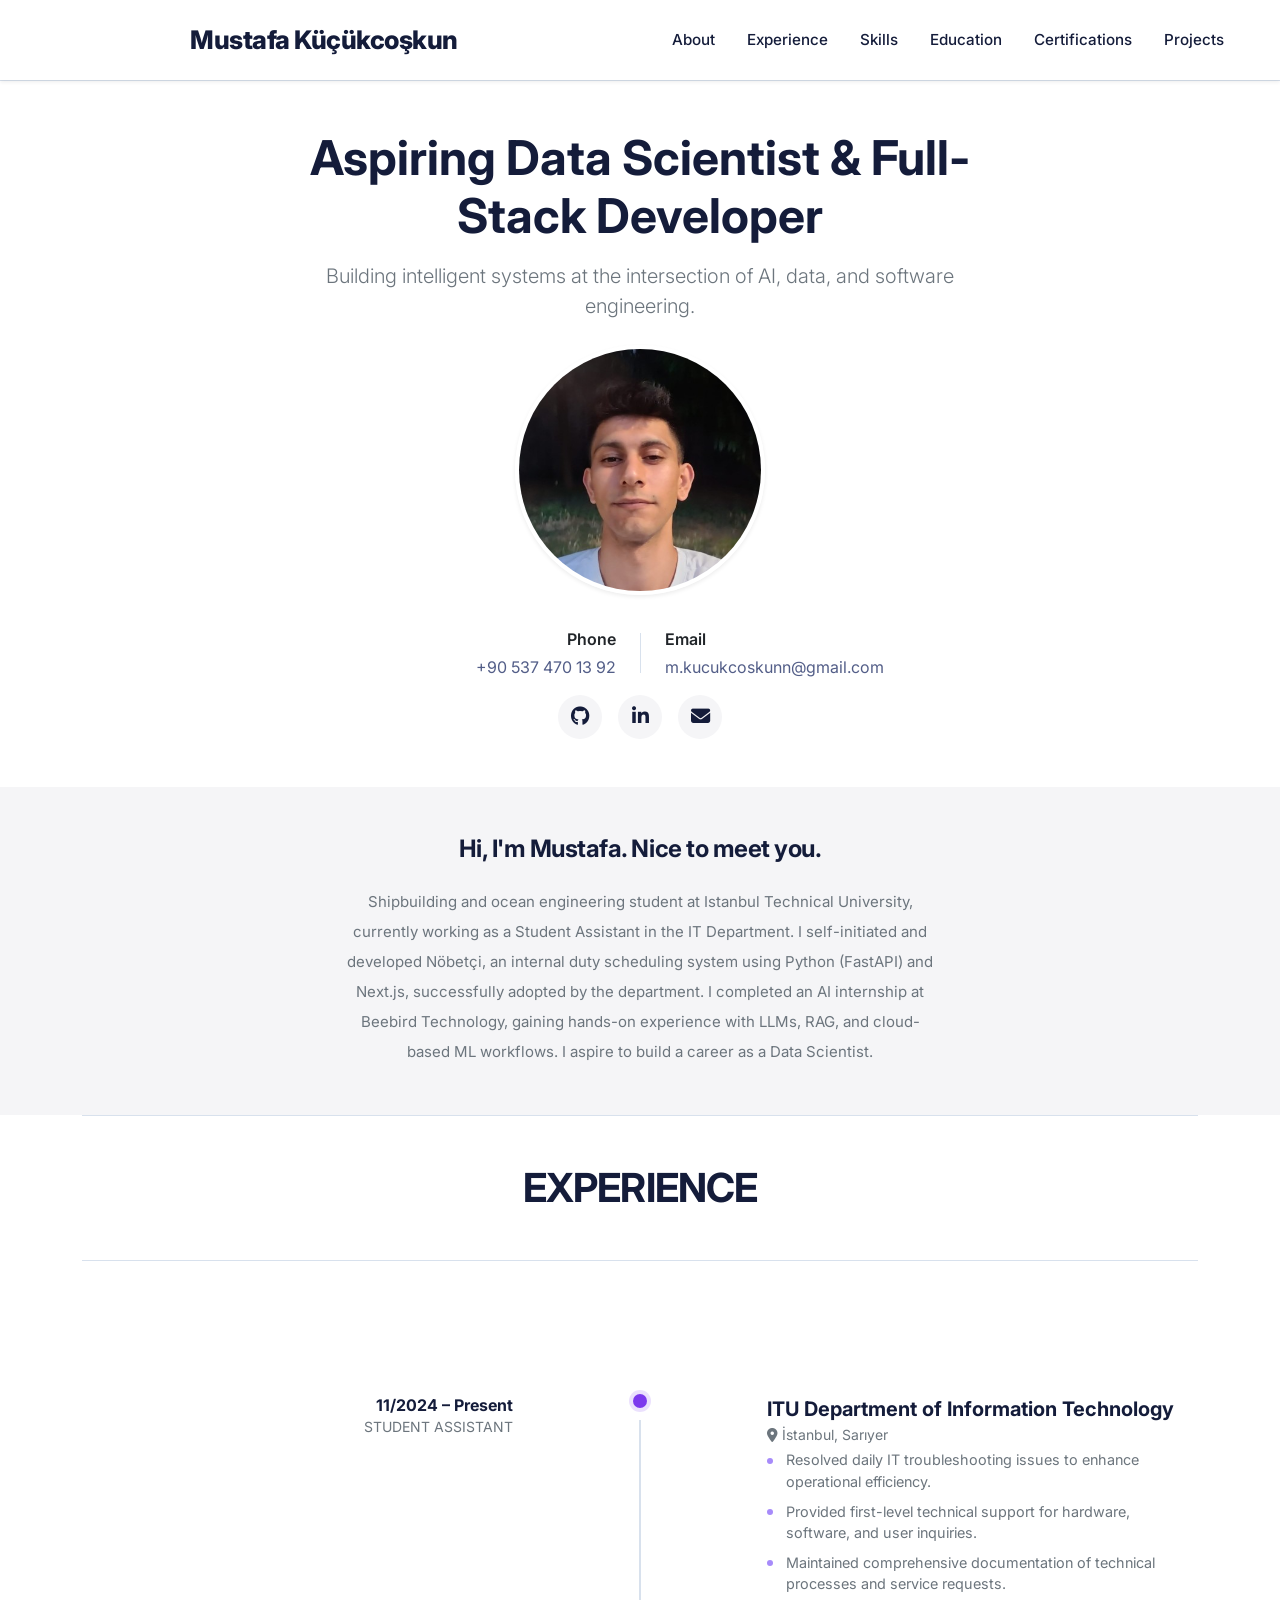
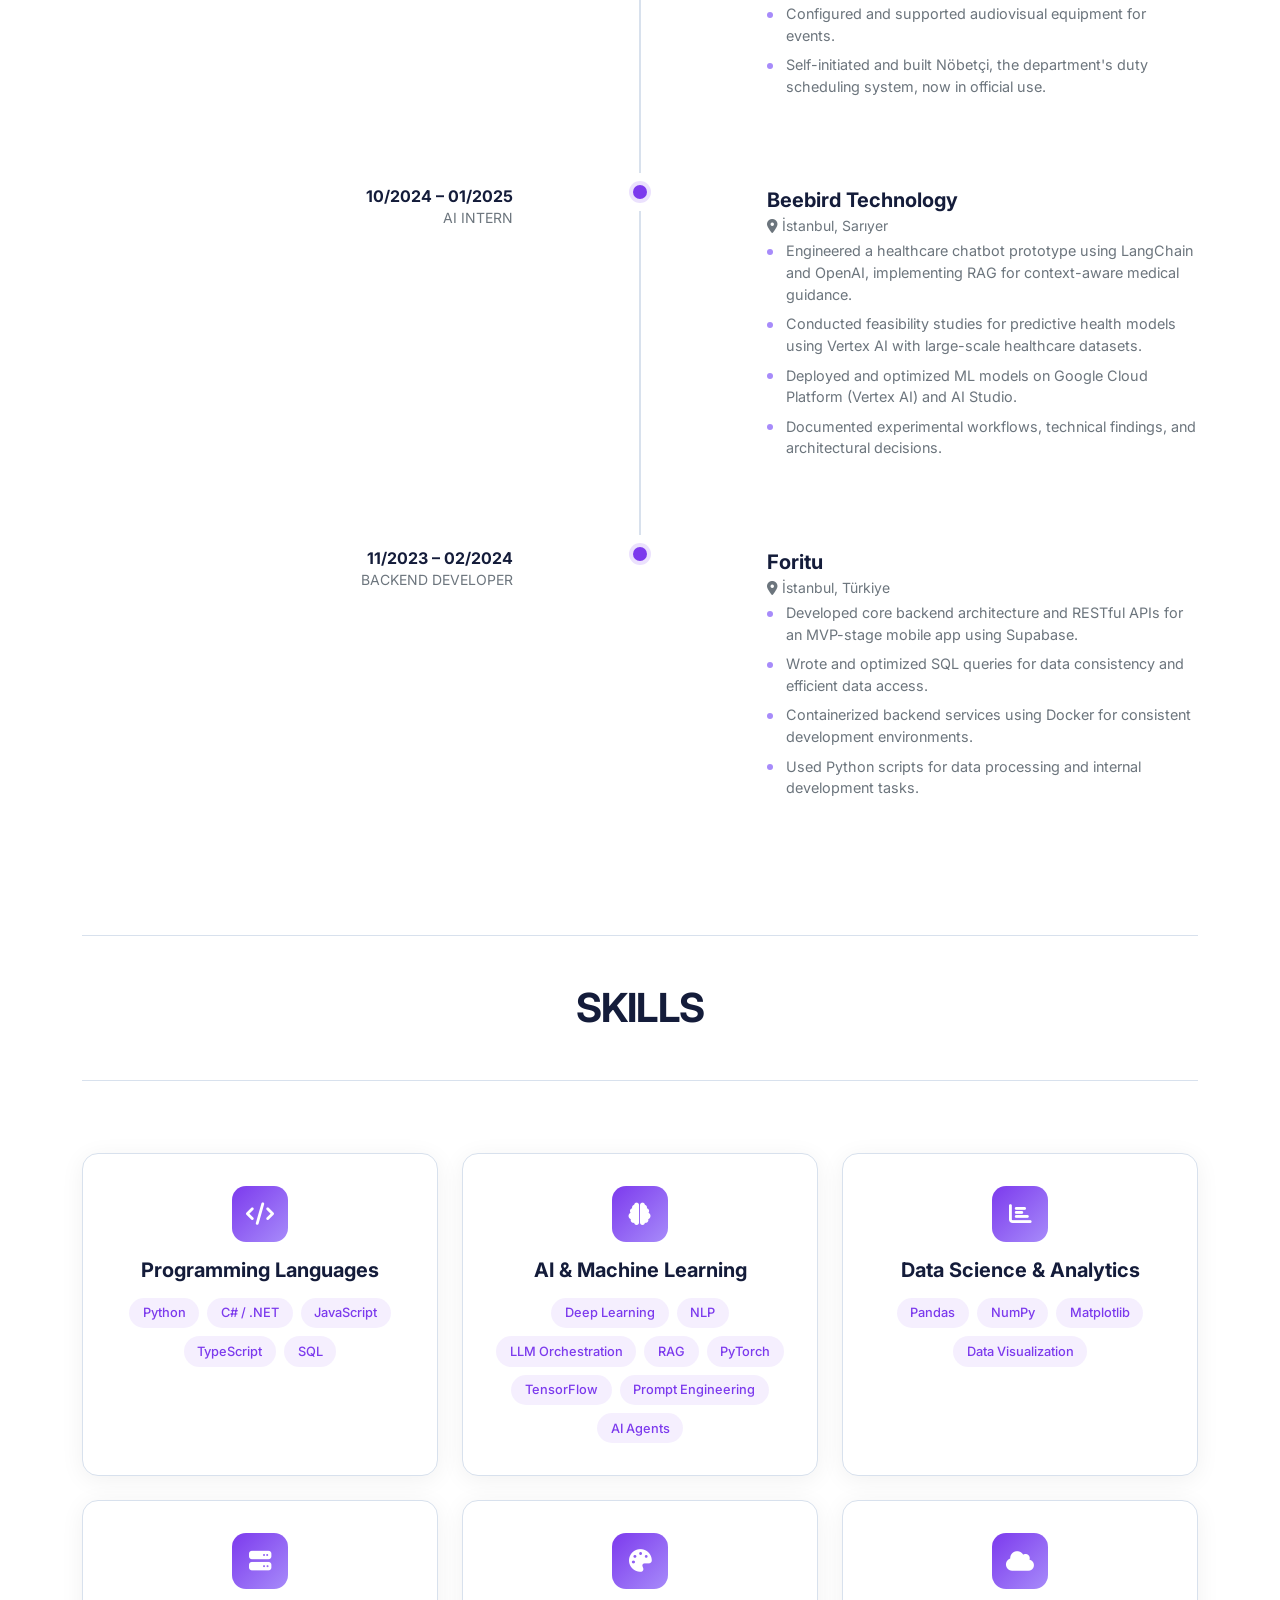
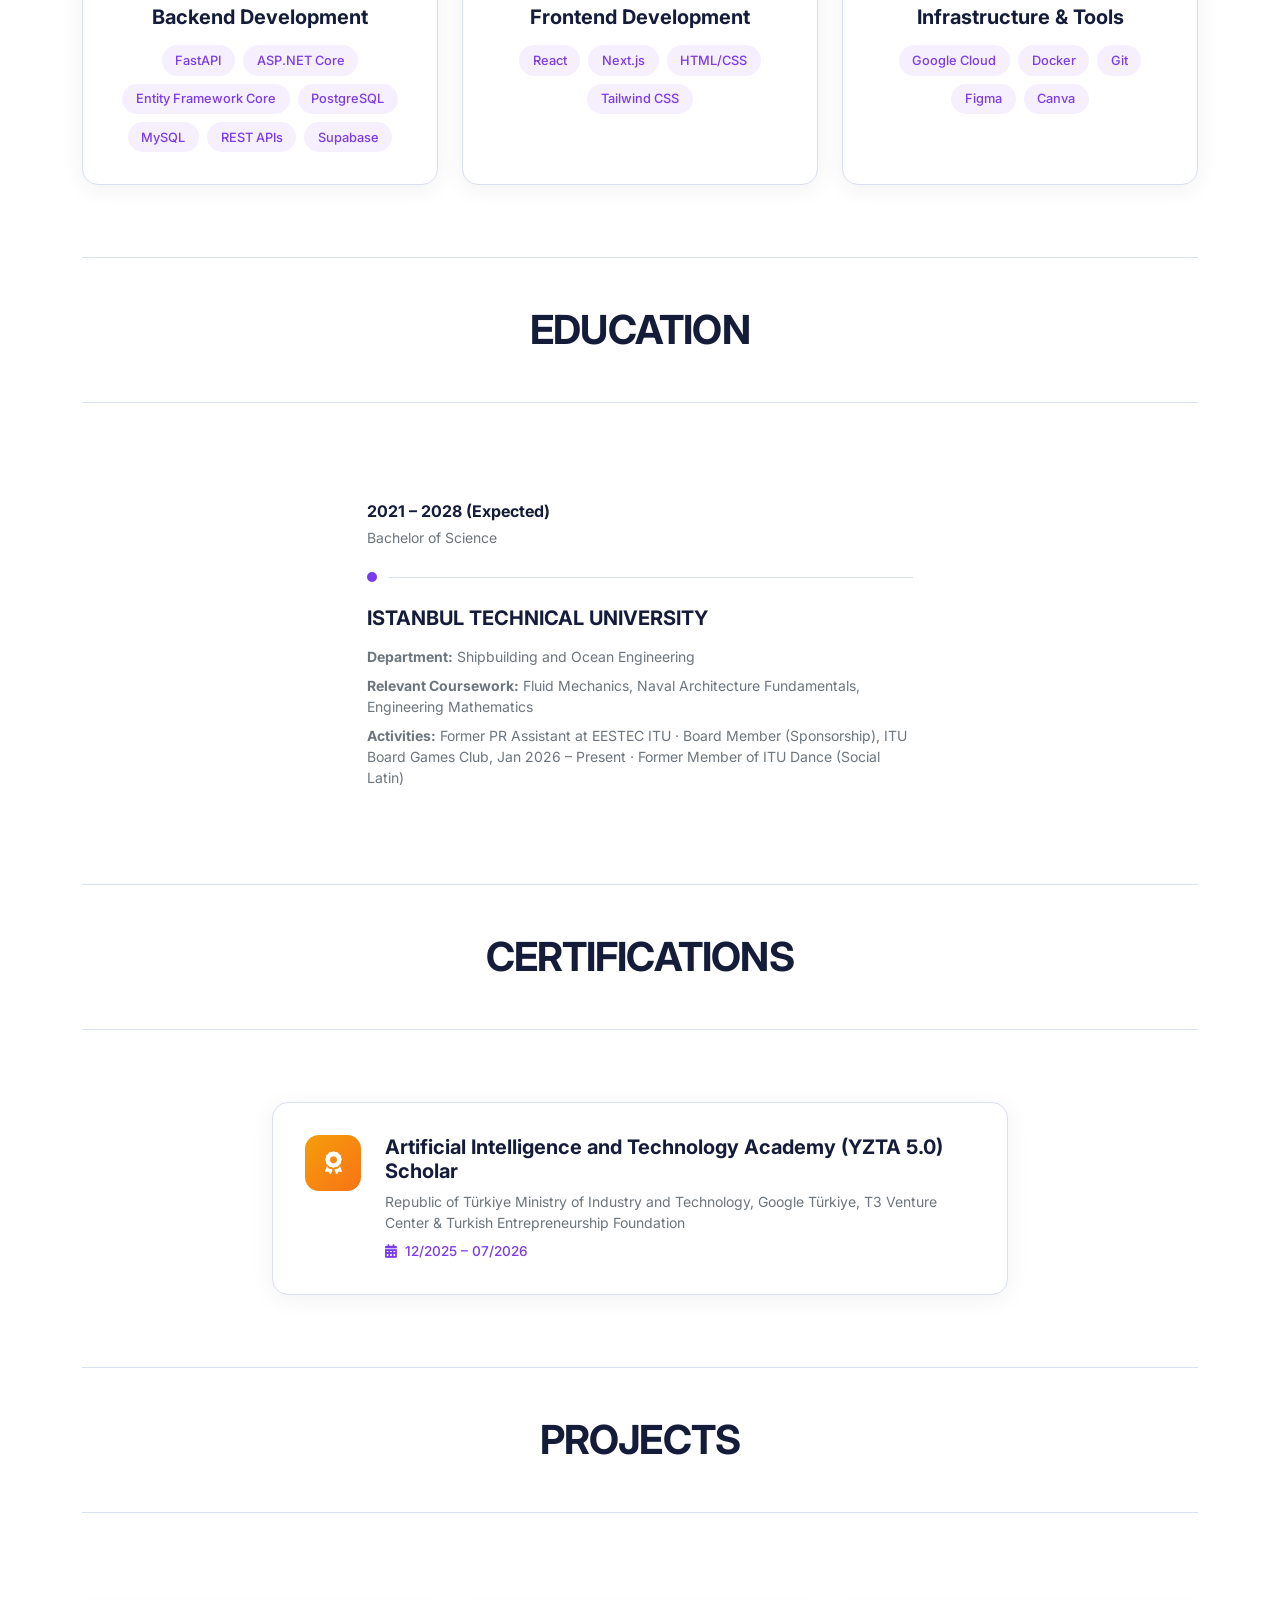
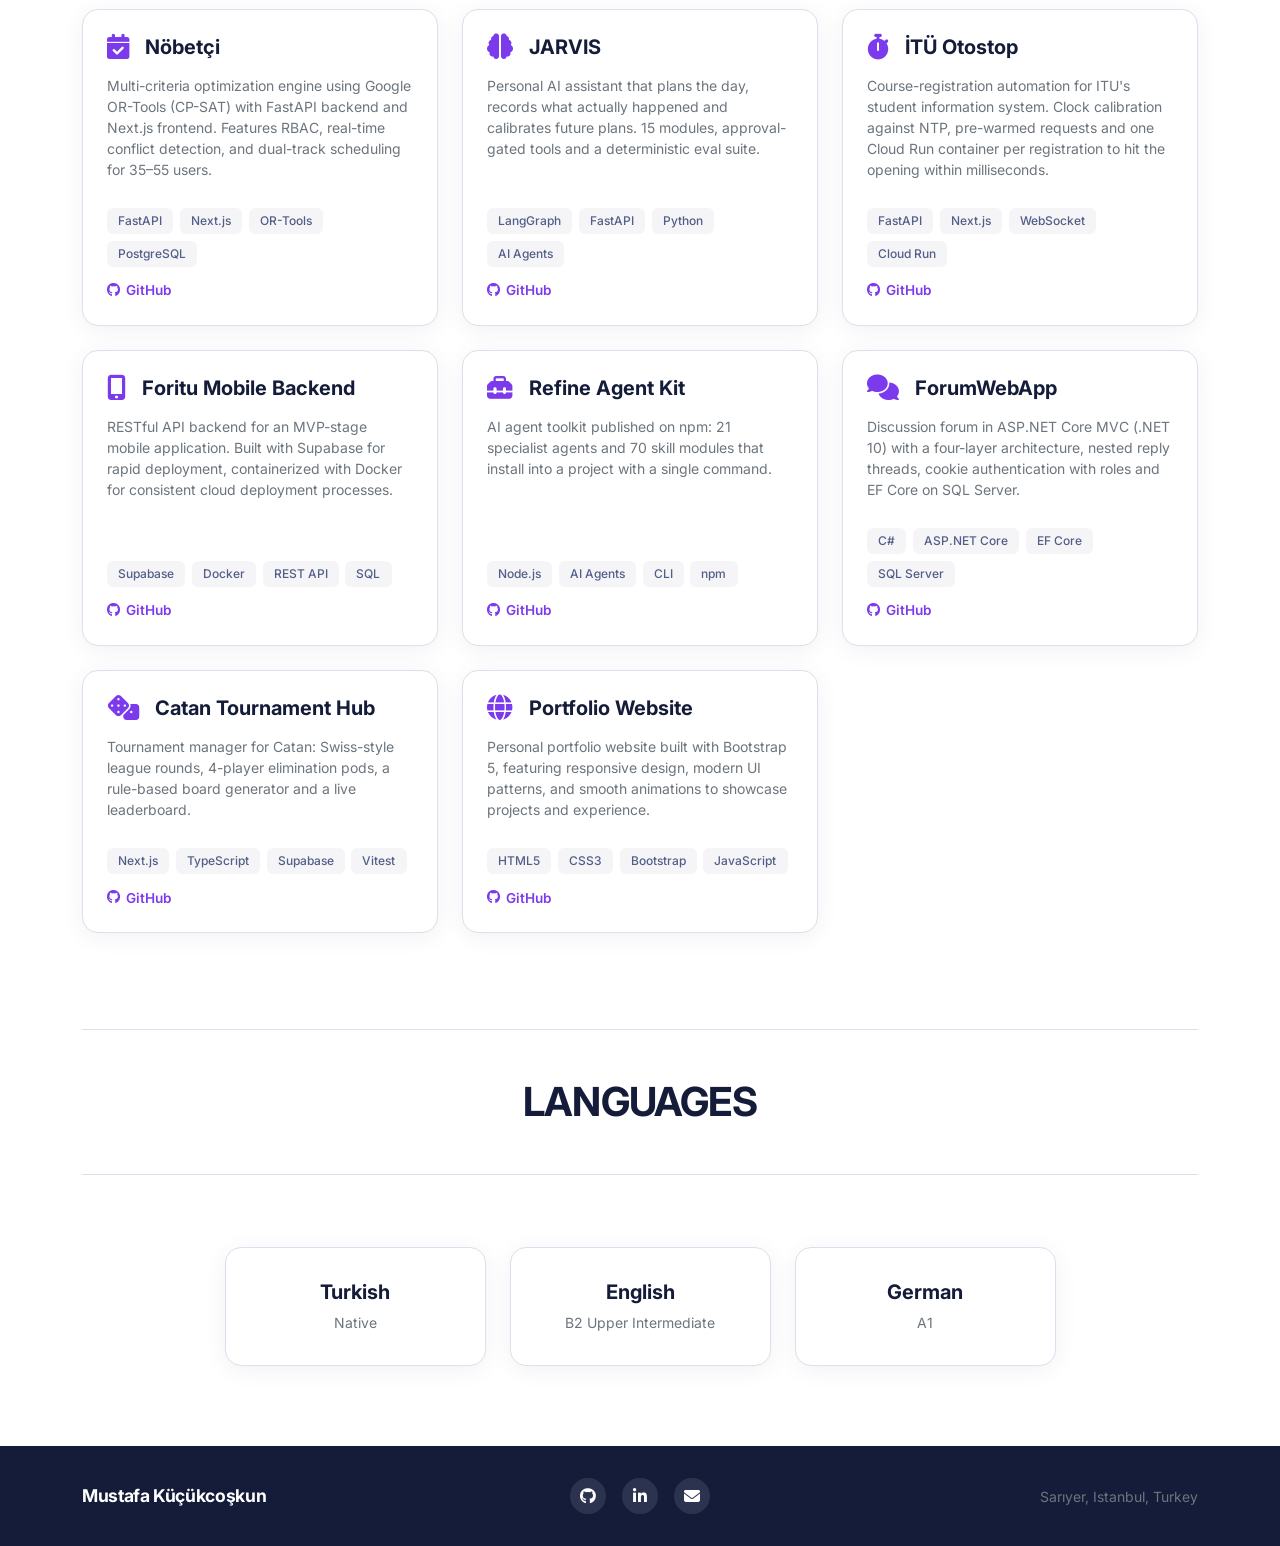
==== commit d3c03fd1: "Deneyim ve projeler bölümünü düzelt İTÜ tek deneyim kaydı, Nöbetçi maddesi eklendi. Staj işleri proj" ====
--- a/index.html
+++ b/index.html
@@ -148,11 +148,10 @@
                 <h2 class="text-center mb-4 fs-4 fw-bold">Hi, I'm Mustafa. Nice to meet you.</h2>
                 <p class="text-center text-secondary lh-lg mb-0" style="font-size: clamp(0.9375rem, 1vw, 1.0625rem);">
                   Shipbuilding and ocean engineering student at Istanbul Technical University, currently working as a
-                  Student Assistant in the IT Department. I self-initiated and developed an internal duty scheduling
-                  system using Python (FastAPI) and Next.js, successfully adopted by the department. I completed an AI
+                  Student Assistant in the IT Department. I self-initiated and developed Nöbetçi, an internal duty
+                  scheduling system using Python (FastAPI) and Next.js, successfully adopted by the department. I completed an AI
                   internship at Beebird Technology, gaining hands-on experience with LLMs, RAG, and cloud-based ML
-                  workflows. Currently pursuing the AI and Technology Academy's Data Science track, I aspire to build
-                  a career as a Data Scientist.
+                  workflows. I aspire to build a career as a Data Scientist.
                 </p>
               </div>
             </div>
@@ -171,31 +170,7 @@
         <div class="py-5">
           <div class="experience-timeline">
 
-            <!-- Experience 1: ITU Scheduling System Developer -->
-            <div class="timeline-date text-end">
-              <p class="fw-bold my-1">12/2025 – Present</p>
-              <p class="text-secondary text-uppercase small mb-0">Scheduling System Developer</p>
-            </div>
-            <div class="timeline-center">
-              <div class="timeline-dot"></div>
-              <div class="timeline-line"></div>
-            </div>
-            <div class="timeline-content">
-              <h5 class="fw-bold my-2">Student Assistant – ITU IT Department</h5>
-              <p class="text-secondary small mb-1"><i class="fas fa-map-marker-alt me-1"></i>İstanbul, Sarıyer</p>
-              <ul class="text-secondary mb-0 experience-list">
-                <li>Engineered a multi-criteria optimization engine using Google OR-Tools (CP-SAT), balancing hard
-                  constraints and a 5-tier soft penalty system for fair duty distribution.</li>
-                <li>Developed a robust backend with FastAPI and PostgreSQL, implementing RPC procedures to eliminate
-                  N+1 query issues.</li>
-                <li>Architected a Next.js 16 frontend with TypeScript and Tailwind CSS, featuring a state-based
-                  workflow and real-time conflict detection for 35–55 users.</li>
-                <li>Integrated a dual-track scheduling system for AÖ and NA user groups with NextAuth 5 for secure
-                  RBAC.</li>
-              </ul>
-            </div>
-
-            <!-- Experience 2: ITU Student Assistant -->
+            <!-- Experience 1: ITU Student Assistant -->
             <div class="timeline-date text-end">
               <p class="fw-bold my-1">11/2024 – Present</p>
               <p class="text-secondary text-uppercase small mb-0">Student Assistant</p>
@@ -212,10 +187,11 @@
                 <li>Provided first-level technical support for hardware, software, and user inquiries.</li>
                 <li>Maintained comprehensive documentation of technical processes and service requests.</li>
                 <li>Configured and supported audiovisual equipment for events.</li>
+                <li>Self-initiated and built Nöbetçi, the department's duty scheduling system, now in official use.</li>
               </ul>
             </div>
 
-            <!-- Experience 3: Beebird AI Intern -->
+            <!-- Experience 2: Beebird AI Intern -->
             <div class="timeline-date text-end">
               <p class="fw-bold my-1">10/2024 – 01/2025</p>
               <p class="text-secondary text-uppercase small mb-0">AI Intern</p>
@@ -237,7 +213,7 @@
               </ul>
             </div>
 
-            <!-- Experience 4: Foritu Backend Dev -->
+            <!-- Experience 3: Foritu Backend Dev -->
             <div class="timeline-date text-end">
               <p class="fw-bold my-1">11/2023 – 02/2024</p>
               <p class="text-secondary text-uppercase small mb-0">Backend Developer</p>
@@ -539,30 +515,7 @@
               </div>
             </div>
 
-            <!-- Project 4: Healthcare Chatbot -->
-            <div class="col-12 col-md-6 col-lg-4">
-              <div class="project-card">
-                <div class="project-card-header">
-                  <i class="fas fa-robot project-icon"></i>
-                  <h5 class="fw-bold mb-0">Healthcare Chatbot (RAG)</h5>
-                </div>
-                <div class="project-card-body">
-                  <p class="text-secondary small">
-                    Context-aware healthcare chatbot prototype built with LangChain and OpenAI, using
-                    Retrieval-Augmented
-                    Generation to provide accurate medical guidance from curated sources.
-                  </p>
-                  <div class="project-tags">
-                    <span class="project-tag">LangChain</span>
-                    <span class="project-tag">OpenAI</span>
-                    <span class="project-tag">RAG</span>
-                    <span class="project-tag">Python</span>
-                  </div>
-                </div>
-              </div>
-            </div>
-
-            <!-- Project 5: Foritu Mobile Backend -->
+            <!-- Project 4: Foritu Mobile Backend -->
             <div class="col-12 col-md-6 col-lg-4">
               <div class="project-card">
                 <div class="project-card-header">
@@ -587,29 +540,7 @@
               </div>
             </div>
 
-            <!-- Project 6: Predictive Health Models -->
-            <div class="col-12 col-md-6 col-lg-4">
-              <div class="project-card">
-                <div class="project-card-header">
-                  <i class="fas fa-heartbeat project-icon"></i>
-                  <h5 class="fw-bold mb-0">Predictive Health Models</h5>
-                </div>
-                <div class="project-card-body">
-                  <p class="text-secondary small">
-                    Feasibility studies for predictive health models using Vertex AI. Performed data preprocessing and
-                    feature engineering on large-scale healthcare datasets with end-to-end ML workflows.
-                  </p>
-                  <div class="project-tags">
-                    <span class="project-tag">Vertex AI</span>
-                    <span class="project-tag">GCP</span>
-                    <span class="project-tag">ML</span>
-                    <span class="project-tag">Python</span>
-                  </div>
-                </div>
-              </div>
-            </div>
-
-            <!-- Project 7: Refine Agent Kit -->
+            <!-- Project 5: Refine Agent Kit -->
             <div class="col-12 col-md-6 col-lg-4">
               <div class="project-card">
                 <div class="project-card-header">
@@ -634,7 +565,7 @@
               </div>
             </div>
 
-            <!-- Project 8: ForumWebApp -->
+            <!-- Project 6: ForumWebApp -->
             <div class="col-12 col-md-6 col-lg-4">
               <div class="project-card">
                 <div class="project-card-header">
@@ -659,7 +590,7 @@
               </div>
             </div>
 
-            <!-- Project 9: Catan Tournament Hub -->
+            <!-- Project 7: Catan Tournament Hub -->
             <div class="col-12 col-md-6 col-lg-4">
               <div class="project-card">
                 <div class="project-card-header">
@@ -684,7 +615,7 @@
               </div>
             </div>
 
-            <!-- Project 10: Portfolio Website -->
+            <!-- Project 8: Portfolio Website -->
             <div class="col-12 col-md-6 col-lg-4">
               <div class="project-card">
                 <div class="project-card-header">
